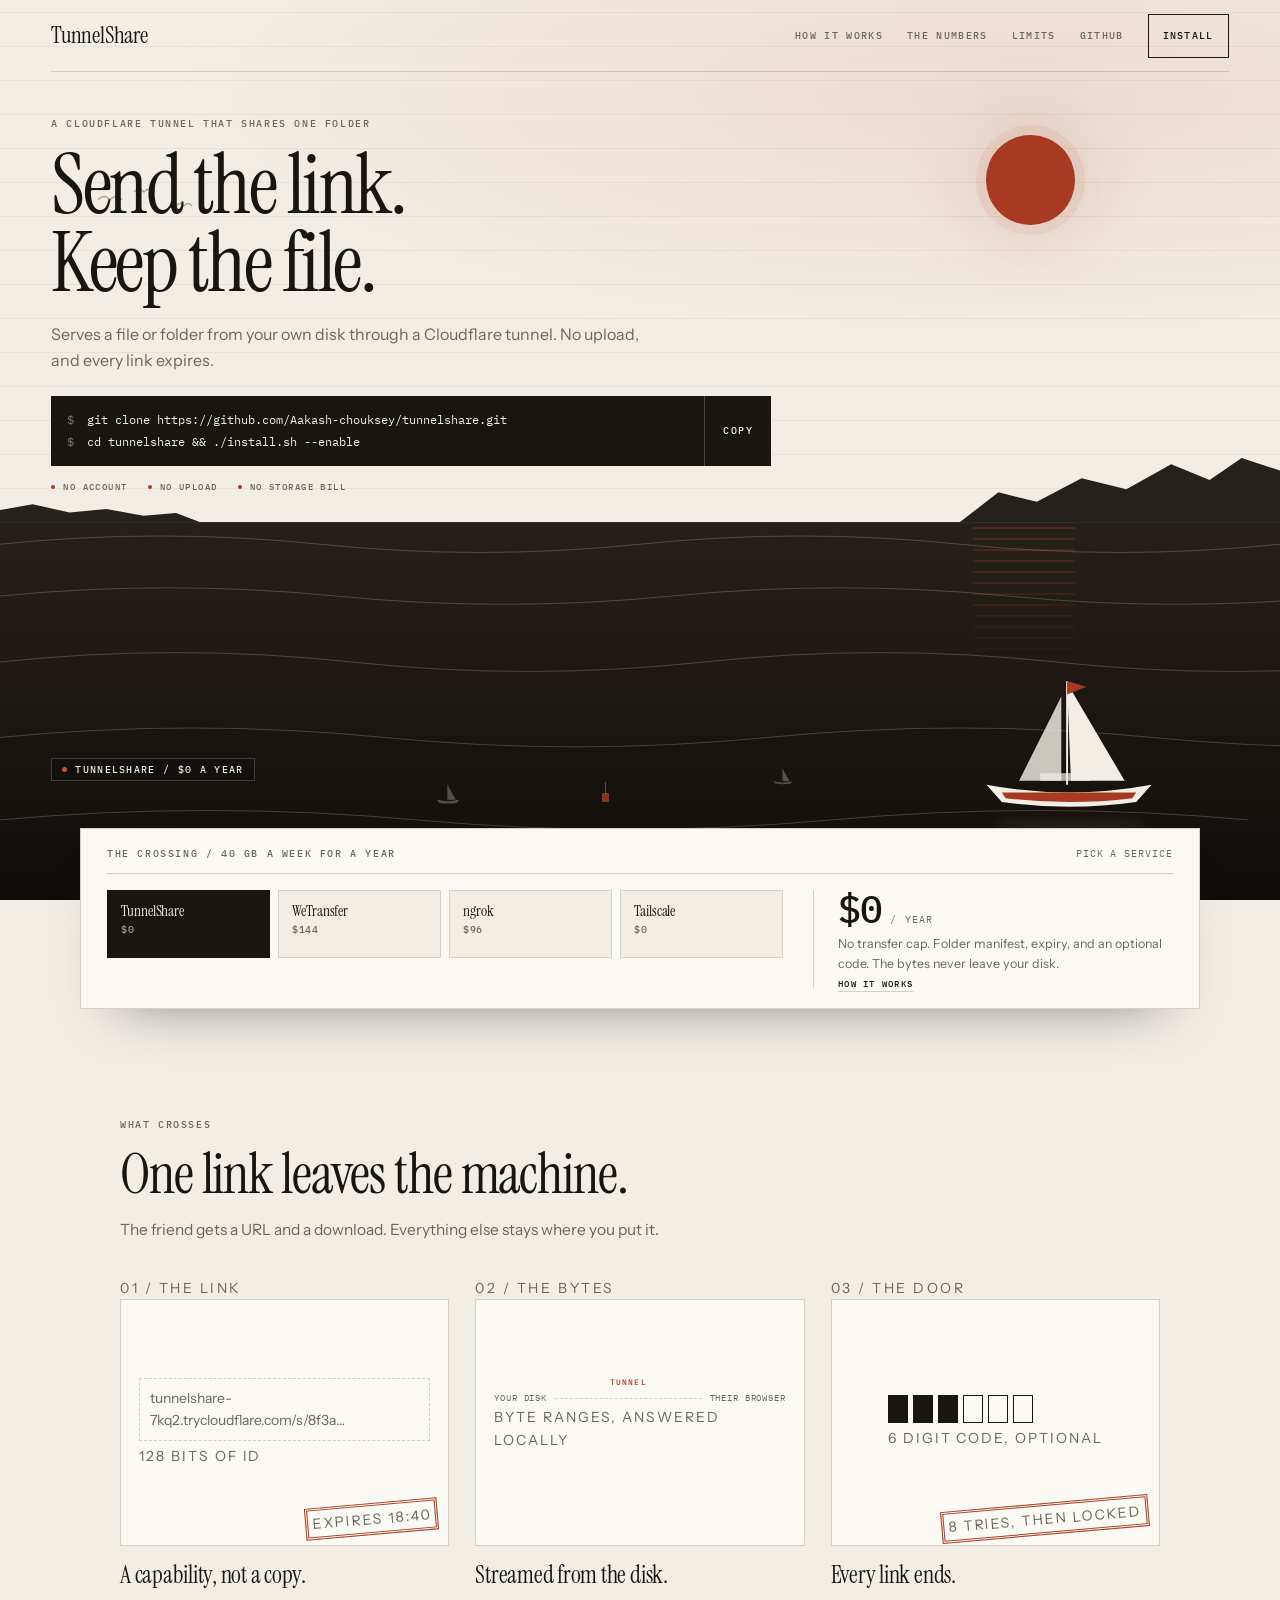
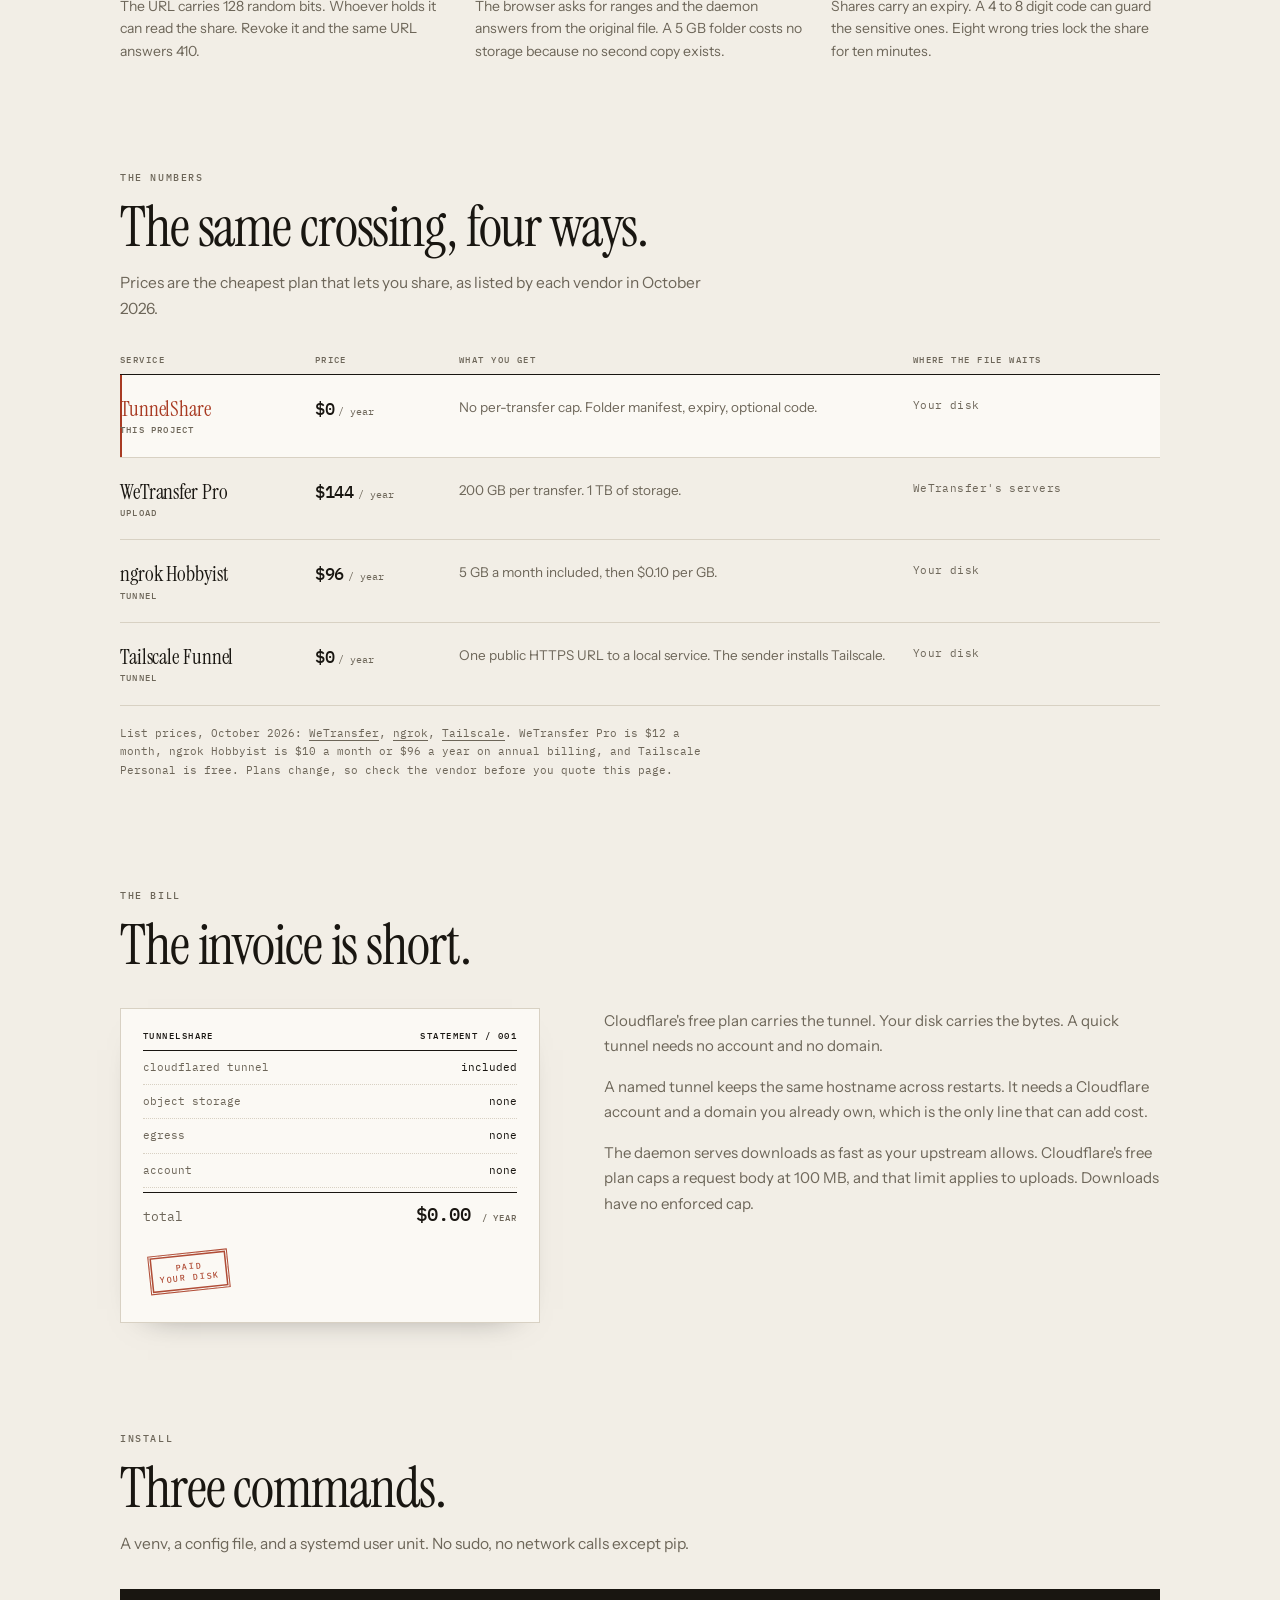
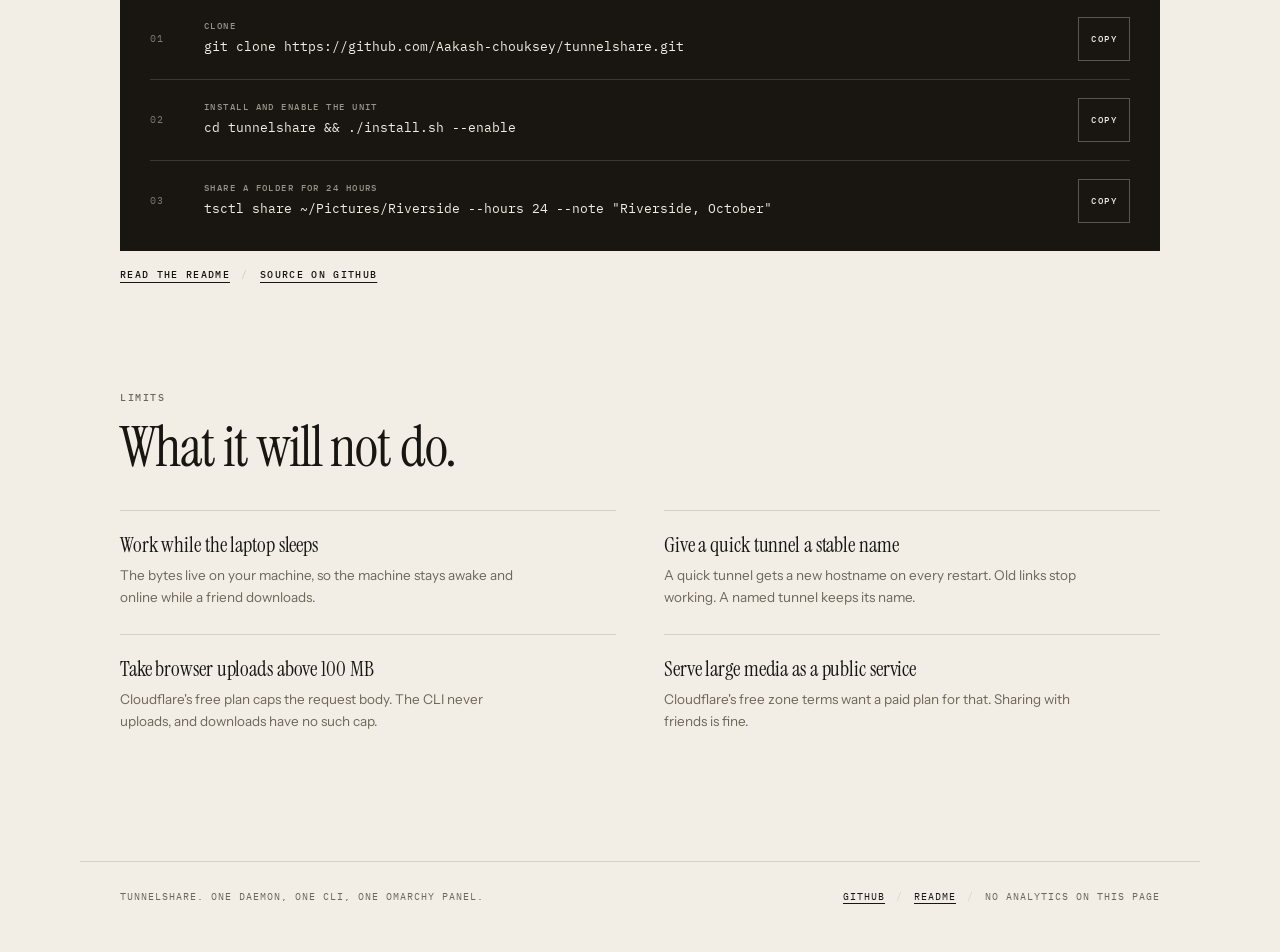
==== site/index.html @ 783f50fe "Add a landing page that prices TunnelShare against paid transfer services The page carries the consi" ====
<!doctype html>
<html lang="en" class="site" data-plan="tunnelshare" data-tone="0" data-ships="0">
<head>
<meta charset="utf-8">
<meta name="viewport" content="width=device-width, initial-scale=1">
<title>TunnelShare: send the link, keep the file</title>
<meta name="description" content="Share a file or a folder from your own disk over a Cloudflare tunnel. Nothing is uploaded first, and every link expires.">
<meta property="og:title" content="TunnelShare: send the link, keep the file">
<meta property="og:description" content="A file share that runs on your machine. One link, one expiry, no warehouse.">
<meta property="og:type" content="website">
<link rel="icon" href="data:,">
<link rel="stylesheet" href="landing.css">
<script>document.documentElement.classList.add("js");</script>
</head>
<body>
<a class="skip" href="#main">Skip to content</a>

<header class="hero" id="top">
  <div class="scene" aria-hidden="true">
    <div class="sky"></div>
    <div class="sun"></div>
    <svg class="birds" viewBox="0 0 120 40">
      <path d="M8 20 q6 -7 12 0 q6 -7 12 0"/>
      <path d="M44 12 q5 -6 10 0 q5 -6 10 0"/>
      <path d="M86 26 q4 -5 8 0 q4 -5 8 0"/>
    </svg>
    <div class="headland headland--left"></div>
    <div class="headland headland--right"><span class="light"></span></div>
    <div class="sea">
      <div class="glitter"></div>
      <svg class="swell" viewBox="0 0 1600 320" preserveAspectRatio="none">
        <path d="M0 18 Q200 4 400 18 T800 18 T1200 18 T1600 18"/>
        <path d="M0 62 Q210 48 420 62 T840 62 T1260 62 T1680 62"/>
        <path d="M0 118 Q220 102 440 118 T880 118 T1320 118 T1760 118"/>
        <path d="M0 182 Q240 166 480 182 T960 182 T1440 182 T1920 182"/>
        <path d="M0 252 Q260 236 520 252 T1040 252 T1560 252"/>
      </svg>

      <div class="fleet">
        <svg class="fleet-ship fs-1" viewBox="0 0 90 80"><path class="hull" d="M6 58 Q45 68 84 58 L76 68 Q45 74 14 68 Z"/><path class="sail" d="M44 8 L72 58 L46 58 Z"/><path class="mast" d="M44 6 L44 58"/></svg>
        <svg class="fleet-ship fs-2" viewBox="0 0 90 80"><path class="hull" d="M6 58 Q45 68 84 58 L76 68 Q45 74 14 68 Z"/><path class="sail" d="M44 8 L72 58 L46 58 Z"/><path class="mast" d="M44 6 L44 58"/></svg>
        <svg class="fleet-ship fs-3" viewBox="0 0 90 80"><path class="hull" d="M6 58 Q45 68 84 58 L76 68 Q45 74 14 68 Z"/><path class="sail" d="M44 8 L72 58 L46 58 Z"/><path class="mast" d="M44 6 L44 58"/></svg>
        <svg class="fleet-ship fs-4" viewBox="0 0 90 80"><path class="hull" d="M6 58 Q45 68 84 58 L76 68 Q45 74 14 68 Z"/><path class="sail" d="M44 8 L72 58 L46 58 Z"/><path class="mast" d="M44 6 L44 58"/></svg>
        <svg class="fleet-ship fs-5" viewBox="0 0 90 80"><path class="hull" d="M6 58 Q45 68 84 58 L76 68 Q45 74 14 68 Z"/><path class="sail" d="M44 8 L72 58 L46 58 Z"/><path class="mast" d="M44 6 L44 58"/></svg>
        <svg class="fleet-ship calm fs-6" viewBox="0 0 90 80"><path class="hull" d="M6 58 Q45 68 84 58 L76 68 Q45 74 14 68 Z"/><path class="sail" d="M44 8 L72 58 L46 58 Z"/><path class="mast" d="M44 6 L44 58"/></svg>
        <svg class="fleet-ship calm fs-7" viewBox="0 0 90 80"><path class="hull" d="M6 58 Q45 68 84 58 L76 68 Q45 74 14 68 Z"/><path class="sail" d="M44 8 L72 58 L46 58 Z"/><path class="mast" d="M44 6 L44 58"/></svg>
      </div>

      <span class="buoy"></span>

      <div class="vessel" data-ship="sloop">
        <svg viewBox="0 0 200 170">
          <path class="hull" d="M14 132 Q100 148 186 132 L170 150 Q100 160 30 150 Z"/>
          <path class="sail" d="M98 26 L158 128 L102 128 Z"/>
          <path class="sail sail--jib" d="M92 40 L48 128 L92 128 Z"/>
          <path class="mast" d="M98 24 L98 132"/>
          <path class="flag" d="M98 24 L118 30 L98 38 Z"/>
          <rect class="cabin" x="70" y="120" width="52" height="8"/>
          <path class="accent" d="M30 140 L170 140 L166 146 Q100 154 34 146 Z"/>
        </svg>
      </div>

      <div class="vessel" data-ship="steamer">
        <svg viewBox="0 0 320 190">
          <path class="hull" d="M10 140 Q160 160 310 140 L288 166 Q160 180 32 166 Z"/>
          <rect class="deck" x="96" y="112" width="112" height="28"/>
          <rect class="funnel" x="150" y="62" width="22" height="50"/>
          <rect class="accent" x="150" y="62" width="22" height="8"/>
          <g class="smoke"><circle cx="168" cy="48" r="9"/><circle cx="186" cy="34" r="12"/><circle cx="208" cy="18" r="15"/></g>
          <rect class="crate" x="34" y="122" width="26" height="16"/>
          <rect class="crate" x="62" y="122" width="26" height="16"/>
          <rect class="crate" x="34" y="104" width="26" height="16"/>
          <path class="mast" d="M268 84 L268 140"/>
          <path class="accent" d="M20 150 Q160 168 300 150 L296 156 Q160 174 24 156 Z"/>
        </svg>
      </div>

      <div class="vessel" data-ship="tug">
        <svg viewBox="0 0 220 160">
          <path class="hull" d="M34 122 Q110 138 186 122 L168 144 Q110 154 52 144 Z"/>
          <rect class="deck" x="86" y="86" width="52" height="38"/>
          <rect class="accent" x="86" y="86" width="52" height="6"/>
          <rect class="funnel" x="100" y="62" width="14" height="24"/>
          <path class="mast" d="M138 58 L138 86"/>
          <circle class="fender" cx="44" cy="126" r="6"/>
          <circle class="fender" cx="176" cy="126" r="6"/>
        </svg>
      </div>

      <div class="vessel" data-ship="ferry">
        <svg viewBox="0 0 260 160">
          <path class="hull" d="M18 120 Q130 136 242 120 L222 142 Q130 152 38 142 Z"/>
          <rect class="deck" x="56" y="94" width="148" height="26"/>
          <g class="windows">
            <rect x="70" y="101" width="14" height="10"/><rect x="92" y="101" width="14" height="10"/>
            <rect x="114" y="101" width="14" height="10"/><rect x="136" y="101" width="14" height="10"/>
            <rect x="158" y="101" width="14" height="10"/><rect x="180" y="101" width="14" height="10"/>
          </g>
          <path class="mast" d="M214 66 L214 120"/>
          <path class="flag" d="M214 66 L232 72 L214 80 Z"/>
        </svg>
      </div>

      <p class="chip"><span class="dot"></span><span class="chip-text">TunnelShare / $0 a year</span></p>
    </div>
  </div>

  <nav class="nav" aria-label="Primary">
    <a class="brand" href="#top">TunnelShare</a>
    <div class="nav-links">
      <a href="#how">How it works</a>
      <a href="#numbers">The numbers</a>
      <a href="#limits">Limits</a>
      <a href="https://github.com/Aakash-chouksey/tunnelshare" rel="noopener">GitHub</a>
      <a class="nav-cta" href="#install">Install</a>
    </div>
  </nav>

  <div class="hero-copy">
    <p class="eyebrow">A Cloudflare tunnel that shares one folder</p>
    <h1>Send the link.<br>Keep the file.</h1>
    <p class="lede">Serves a file or folder from your own disk through a Cloudflare tunnel. No upload, and every link expires.</p>

    <div class="cmd">
      <pre class="cmd-lines"><span class="prompt">$</span> git clone https://github.com/Aakash-chouksey/tunnelshare.git
<span class="prompt">$</span> cd tunnelshare &amp;&amp; ./install.sh --enable</pre>
      <button class="cmd-copy" type="button" data-copy="git clone https://github.com/Aakash-chouksey/tunnelshare.git&#10;cd tunnelshare &amp;&amp; ./install.sh --enable">Copy</button>
    </div>

    <ul class="hero-facts">
      <li>No account</li>
      <li>No upload</li>
      <li>No storage bill</li>
    </ul>
  </div>
</header>

<main id="main">
  <section class="dock-section" aria-labelledby="dock-title">
    <div class="dock">
      <div class="dock-head">
        <h2 class="eyebrow" id="dock-title">The crossing / 40 GB a week for a year</h2>
        <p class="dock-hint">Pick a service</p>
      </div>
      <p class="no-js-note">The live comparison needs JavaScript. Every price is listed below.</p>

      <div class="dock-body">
        <fieldset class="plans">
          <legend class="sr-only">Compare TunnelShare with another service</legend>

          <label class="plan">
            <input type="radio" name="plan" value="tunnelshare" checked>
            <span class="plan-body">
              <span class="plan-name">TunnelShare</span>
              <span class="plan-price">$0</span>
            </span>
          </label>

          <label class="plan">
            <input type="radio" name="plan" value="wetransfer">
            <span class="plan-body">
              <span class="plan-name">WeTransfer</span>
              <span class="plan-price">$144</span>
            </span>
          </label>

          <label class="plan">
            <input type="radio" name="plan" value="ngrok">
            <span class="plan-body">
              <span class="plan-name">ngrok</span>
              <span class="plan-price">$96</span>
            </span>
          </label>

          <label class="plan">
            <input type="radio" name="plan" value="tailscale">
            <span class="plan-body">
              <span class="plan-name">Tailscale</span>
              <span class="plan-price">$0</span>
            </span>
          </label>
        </fieldset>

        <div class="readout" aria-live="polite">
          <p class="readout-figure"><span id="cost">$0</span><span class="per">/ year</span></p>
          <p class="readout-note" id="note">No transfer cap. Folder manifest, expiry, and an optional code. The bytes never leave your disk.</p>
          <a class="readout-src" id="src" href="#how">How it works</a>
        </div>
      </div>
    </div>
  </section>

  <section class="section" id="how">
    <div class="section-head">
      <p class="eyebrow">What crosses</p>
      <h2>One link leaves the machine.</h2>
      <p class="section-lede">The friend gets a URL and a download. Everything else stays where you put it.</p>
    </div>

    <div class="cells">
      <article class="cell">
        <p class="cap">01 / the link</p>
        <div class="frame">
          <p class="url">tunnelshare-7kq2.trycloudflare.com/s/8f3a&hellip;</p>
          <p class="frame-meta">128 bits of id</p>
          <p class="mini-stamp">expires 18:40</p>
        </div>
        <h3>A capability, not a copy.</h3>
        <p>The URL carries 128 random bits. Whoever holds it can read the share. Revoke it and the same URL answers 410.</p>
      </article>

      <article class="cell">
        <p class="cap">02 / the bytes</p>
        <div class="frame">
          <div class="route">
            <span class="node">your disk</span>
            <span class="arch"></span>
            <span class="node">their browser</span>
          </div>
          <p class="frame-meta">byte ranges, answered locally</p>
        </div>
        <h3>Streamed from the disk.</h3>
        <p>The browser asks for ranges and the daemon answers from the original file. A 5 GB folder costs no storage because no second copy exists.</p>
      </article>

      <article class="cell">
        <p class="cap">03 / the door</p>
        <div class="frame">
          <div class="keys">
            <span></span><span></span><span></span><span></span><span></span><span></span>
          </div>
          <p class="frame-meta">6 digit code, optional</p>
          <p class="mini-stamp">8 tries, then locked</p>
        </div>
        <h3>Every link ends.</h3>
        <p>Shares carry an expiry. A 4 to 8 digit code can guard the sensitive ones. Eight wrong tries lock the share for ten minutes.</p>
      </article>
    </div>
  </section>

  <section class="section" id="numbers">
    <div class="section-head">
      <p class="eyebrow">The numbers</p>
      <h2>The same crossing, four ways.</h2>
      <p class="section-lede">Prices are the cheapest plan that lets you share, as listed by each vendor in October 2026.</p>
    </div>

    <table class="compare">
      <caption class="sr-only">Cost to share a 40 GB folder every week for a year, by service</caption>
      <thead>
        <tr>
          <th scope="col">Service</th>
          <th scope="col">Price</th>
          <th scope="col">What you get</th>
          <th scope="col">Where the file waits</th>
        </tr>
      </thead>
      <tbody>
        <tr data-row="tunnelshare">
          <th scope="row"><span class="svc">TunnelShare</span><span class="svc-note">this project</span></th>
          <td class="price"><span class="money">$0</span><span class="per">/ year</span></td>
          <td>No per-transfer cap. Folder manifest, expiry, optional code.</td>
          <td>Your disk</td>
        </tr>
        <tr data-row="wetransfer">
          <th scope="row"><span class="svc">WeTransfer Pro</span><span class="svc-note">upload</span></th>
          <td class="price"><span class="money">$144</span><span class="per">/ year</span></td>
          <td>200 GB per transfer. 1 TB of storage.</td>
          <td>WeTransfer's servers</td>
        </tr>
        <tr data-row="ngrok">
          <th scope="row"><span class="svc">ngrok Hobbyist</span><span class="svc-note">tunnel</span></th>
          <td class="price"><span class="money">$96</span><span class="per">/ year</span></td>
          <td>5 GB a month included, then $0.10 per GB.</td>
          <td>Your disk</td>
        </tr>
        <tr data-row="tailscale">
          <th scope="row"><span class="svc">Tailscale Funnel</span><span class="svc-note">tunnel</span></th>
          <td class="price"><span class="money">$0</span><span class="per">/ year</span></td>
          <td>One public HTTPS URL to a local service. The sender installs Tailscale.</td>
          <td>Your disk</td>
        </tr>
      </tbody>
    </table>

    <p class="source">List prices, October 2026:
      <a href="https://wetransfer.com/pricing" rel="noopener">WeTransfer</a>,
      <a href="https://ngrok.com/pricing" rel="noopener">ngrok</a>,
      <a href="https://tailscale.com/pricing" rel="noopener">Tailscale</a>.
      WeTransfer Pro is $12 a month, ngrok Hobbyist is $10 a month or $96 a year on annual billing, and Tailscale Personal is free. Plans change, so check the vendor before you quote this page.</p>
  </section>

  <section class="section section--bill" id="bill">
    <div class="section-head">
      <p class="eyebrow">The bill</p>
      <h2>The invoice is short.</h2>
    </div>

    <div class="bill-grid">
      <div class="receipt">
        <div class="receipt-top"><span>TunnelShare</span><span>Statement / 001</span></div>
        <dl>
          <div><dt>cloudflared tunnel</dt><dd>included</dd></div>
          <div><dt>object storage</dt><dd>none</dd></div>
          <div><dt>egress</dt><dd>none</dd></div>
          <div><dt>account</dt><dd>none</dd></div>
          <div class="total"><dt>total</dt><dd>$0.00 <span>/ year</span></dd></div>
        </dl>
        <p class="stamp"><span>paid</span><span>your disk</span></p>
      </div>

      <div class="bill-copy">
        <p>Cloudflare's free plan carries the tunnel. Your disk carries the bytes. A quick tunnel needs no account and no domain.</p>
        <p>A named tunnel keeps the same hostname across restarts. It needs a Cloudflare account and a domain you already own, which is the only line that can add cost.</p>
        <p>The daemon serves downloads as fast as your upstream allows. Cloudflare's free plan caps a request body at 100 MB, and that limit applies to uploads. Downloads have no enforced cap.</p>
      </div>
    </div>
  </section>

  <section class="section" id="install">
    <div class="section-head">
      <p class="eyebrow">Install</p>
      <h2>Three commands.</h2>
      <p class="section-lede">A venv, a config file, and a systemd user unit. No sudo, no network calls except pip.</p>
    </div>

    <div class="install">
      <div class="step-row">
        <span class="step-no">01</span>
        <div class="step-body">
          <p class="step-label">Clone</p>
          <code>git clone https://github.com/Aakash-chouksey/tunnelshare.git</code>
        </div>
        <button class="step-copy" type="button" data-copy="git clone https://github.com/Aakash-chouksey/tunnelshare.git">Copy</button>
      </div>

      <div class="step-row">
        <span class="step-no">02</span>
        <div class="step-body">
          <p class="step-label">Install and enable the unit</p>
          <code>cd tunnelshare &amp;&amp; ./install.sh --enable</code>
        </div>
        <button class="step-copy" type="button" data-copy="cd tunnelshare &amp;&amp; ./install.sh --enable">Copy</button>
      </div>

      <div class="step-row">
        <span class="step-no">03</span>
        <div class="step-body">
          <p class="step-label">Share a folder for 24 hours</p>
          <code>tsctl share ~/Pictures/Riverside --hours 24 --note "Riverside, October"</code>
        </div>
        <button class="step-copy" type="button" data-copy="tsctl share ~/Pictures/Riverside --hours 24 --note &quot;Riverside, October&quot;">Copy</button>
      </div>
    </div>

    <p class="install-links">
      <a href="https://github.com/Aakash-chouksey/tunnelshare#readme" rel="noopener">Read the README</a>
      <span class="sep">/</span>
      <a href="https://github.com/Aakash-chouksey/tunnelshare" rel="noopener">Source on GitHub</a>
    </p>
  </section>

  <section class="section" id="limits">
    <div class="section-head">
      <p class="eyebrow">Limits</p>
      <h2>What it will not do.</h2>
    </div>

    <div class="limits">
      <div class="limit">
        <h3>Work while the laptop sleeps</h3>
        <p>The bytes live on your machine, so the machine stays awake and online while a friend downloads.</p>
      </div>
      <div class="limit">
        <h3>Give a quick tunnel a stable name</h3>
        <p>A quick tunnel gets a new hostname on every restart. Old links stop working. A named tunnel keeps its name.</p>
      </div>
      <div class="limit">
        <h3>Take browser uploads above 100 MB</h3>
        <p>Cloudflare's free plan caps the request body. The CLI never uploads, and downloads have no such cap.</p>
      </div>
      <div class="limit">
        <h3>Serve large media as a public service</h3>
        <p>Cloudflare's free zone terms want a paid plan for that. Sharing with friends is fine.</p>
      </div>
    </div>
  </section>
</main>

<footer class="footer">
  <p>TunnelShare. One daemon, one CLI, one Omarchy panel.</p>
  <p class="footer-links">
    <a href="https://github.com/Aakash-chouksey/tunnelshare" rel="noopener">GitHub</a>
    <span class="sep">/</span>
    <a href="https://github.com/Aakash-chouksey/tunnelshare/blob/main/README.md" rel="noopener">README</a>
    <span class="sep">/</span>
    <span>No analytics on this page</span>
  </p>
</footer>

<script src="landing.js" defer></script>
</body>
</html>
---- site/landing.css ----
/* TunnelShare landing page. Harbour artwork, consignment type, one live comparison. */

@font-face {
  font-family: "Instrument Serif";
  src: url("fonts/instrument-serif-400.woff2") format("woff2");
  font-weight: 400;
  font-style: normal;
  font-display: swap;
}
@font-face {
  font-family: "Instrument Sans";
  src: url("fonts/instrument-sans-400.woff2") format("woff2");
  font-weight: 400;
  font-style: normal;
  font-display: swap;
}
@font-face {
  font-family: "IBM Plex Mono";
  src: url("fonts/ibm-plex-mono-400.woff2") format("woff2");
  font-weight: 400;
  font-style: normal;
  font-display: swap;
}
@font-face {
  font-family: "IBM Plex Mono";
  src: url("fonts/ibm-plex-mono-500.woff2") format("woff2");
  font-weight: 500;
  font-style: normal;
  font-display: swap;
}

:root {
  color-scheme: light dark;
  --paper: #f2eee6;
  --card: #fbf9f4;
  --ink: #191611;
  --muted: #6d6659;
  --rule: #d8d1c3;
  --accent: #a83a22;
  --on-accent: #fbf9f4;
  --serif: "Instrument Serif", Georgia, "Times New Roman", serif;
  --sans: "Instrument Sans", system-ui, -apple-system, "Segoe UI", Roboto, Arial, sans-serif;
  --mono: "IBM Plex Mono", ui-monospace, SFMono-Regular, Menlo, Consolas, monospace;

  --sky: #f2eee6;
  --sky-line: rgba(25, 22, 17, 0.055);
  --sea-top: #26201a;
  --sea-bottom: #100d0a;
  --ship: #f2eee6;
  --land: #191611;
  --wave: rgba(242, 238, 230, 0.2);
  --sun: #a83a22;
  --dusk: 0;
  --sun-op: 1;
}

@media (prefers-color-scheme: dark) {
  :root {
    --paper: #16130f;
    --card: #1e1a15;
    --ink: #f1ebdf;
    --muted: #a49a89;
    --rule: #332d25;
    --accent: #e0704f;
    --on-accent: #16130f;

    --sky: #15120e;
    --sky-line: rgba(241, 235, 223, 0.05);
    --sea-top: #1d1813;
    --sea-bottom: #090806;
    --ship: #e9e2d6;
    --land: #070605;
    --wave: rgba(233, 226, 214, 0.16);
    --sun: #e0704f;
  }
}

*, *::before, *::after { box-sizing: border-box; }
html { -webkit-text-size-adjust: 100%; scroll-behavior: smooth; }

body {
  margin: 0;
  background: var(--paper);
  color: var(--ink);
  font: 400 16px/1.55 var(--sans);
  -webkit-font-smoothing: antialiased;
}

a { color: inherit; }
::selection { background: var(--accent); color: var(--on-accent); }

:focus-visible {
  outline: 2px solid var(--accent);
  outline-offset: 3px;
}

.sr-only {
  position: absolute;
  width: 1px; height: 1px;
  margin: -1px; padding: 0;
  overflow: hidden;
  clip-path: inset(50%);
  white-space: nowrap;
  border: 0;
}

.skip {
  position: fixed;
  top: 10px; left: 10px;
  z-index: 20;
  padding: 10px 14px;
  background: var(--ink);
  color: var(--paper);
  font: 500 11px/1 var(--mono);
  letter-spacing: 0.12em;
  text-transform: uppercase;
  text-decoration: none;
  transform: translateY(-160%);
}
.skip:focus { transform: none; }

/* ---------- hero ---------- */

.hero {
  position: relative;
  min-height: min(100svh, 940px);
  padding: 0 clamp(20px, 4vw, 56px) clamp(24px, 5vh, 56px);
  display: flex;
  flex-direction: column;
  overflow: hidden;
  isolation: isolate;
  background: var(--sky);
}

.scene {
  position: absolute;
  inset: 0;
  z-index: 0;
  overflow: hidden;
  background: var(--sky);
}

.sky {
  position: absolute;
  inset: 0 0 42% 0;
  background:
    radial-gradient(110% 80% at 80% 18%, rgba(168, 58, 34, 0.10), transparent 62%),
    repeating-linear-gradient(0deg, transparent 0 33px, var(--sky-line) 33px 34px),
    var(--sky);
}

.sun {
  position: absolute;
  right: 16%;
  top: 15%;
  width: clamp(58px, 7vw, 96px);
  aspect-ratio: 1;
  border-radius: 50%;
  background: var(--sun);
  box-shadow: 0 0 0 10px rgba(168, 58, 34, 0.07), 0 0 70px 18px rgba(168, 58, 34, 0.13);
  opacity: var(--sun-op);
  transition: opacity 800ms ease;
}

.birds {
  position: absolute;
  left: 7%;
  top: 20%;
  width: 120px;
  fill: none;
  stroke: var(--ink);
  stroke-width: 1.4;
  opacity: 0.32;
}

.headland {
  position: absolute;
  top: calc(58% - 46px);
  width: 24%;
  height: 46px;
  background: var(--land);
  opacity: 0.94;
}
.headland--left {
  left: 0;
  top: calc(58% - 22px);
  height: 24px;
  width: 16%;
  clip-path: polygon(0 42%, 16% 18%, 34% 52%, 52% 38%, 70% 66%, 86% 54%, 100% 100%, 0 100%);
}
.headland--right {
  right: 0;
  top: calc(58% - 78px);
  height: 78px;
  width: 25%;
  clip-path: polygon(0 100%, 12% 62%, 24% 74%, 38% 44%, 52% 58%, 66% 26%, 78% 46%, 88% 18%, 100% 34%, 100% 100%);
}
.light {
  position: absolute;
  left: 32%;
  top: -26px;
  width: 2px;
  height: 30px;
  background: var(--land);
}
.light::before {
  content: "";
  position: absolute;
  top: -5px; left: -3px;
  width: 8px; height: 8px;
  border-radius: 50%;
  background: var(--sun);
  box-shadow: 0 0 0 4px rgba(168, 58, 34, 0.16);
}

.sea {
  position: absolute;
  left: 0; right: 0; bottom: 0;
  height: 42%;
  background: linear-gradient(180deg, var(--sea-top), var(--sea-bottom));
  border-top: 1px solid rgba(242, 238, 230, 0.14);
}
.sea::after {
  content: "";
  position: absolute;
  inset: 0;
  background: linear-gradient(180deg, rgba(0, 0, 0, 0.06), rgba(0, 0, 0, 0.55));
  opacity: var(--dusk);
  transition: opacity 800ms ease;
  pointer-events: none;
}

.glitter {
  position: absolute;
  top: 0;
  right: 16%;
  width: clamp(64px, 8vw, 112px);
  height: 42%;
  background: repeating-linear-gradient(0deg, transparent 0 9px, rgba(168, 58, 34, 0.62) 9px 11px);
  -webkit-mask-image: linear-gradient(180deg, #000 0%, transparent 100%);
  mask-image: linear-gradient(180deg, #000 0%, transparent 100%);
  opacity: 0.55;
  filter: blur(0.4px);
}

.swell {
  position: absolute;
  inset: 0;
  width: 100%;
  height: 100%;
}
.swell path {
  fill: none;
  stroke: var(--wave);
  stroke-width: 1;
  vector-effect: non-scaling-stroke;
}

.chip {
  position: absolute;
  top: calc(58% + 16px);
  left: clamp(20px, 4vw, 56px);
  z-index: 2;
  display: inline-flex;
  align-items: center;
  gap: 8px;
  margin: 0;
  padding: 6px 10px;
  border: 1px solid rgba(242, 238, 230, 0.2);
  background: rgba(12, 10, 8, 0.28);
  color: #ece5d8;
  font: 500 9.5px/1 var(--mono);
  letter-spacing: 0.14em;
  text-transform: uppercase;
  -webkit-backdrop-filter: blur(3px);
  backdrop-filter: blur(3px);
}
.chip .dot {
  width: 5px; height: 5px;
  border-radius: 50%;
  background: #c4553a;
}

.fleet-ship {
  position: absolute;
  width: 46px;
  opacity: 0;
  transition: opacity 600ms ease;
  fill: var(--ship);
  stroke: none;
}
.fleet-ship .hull, .fleet-ship .sail { fill: var(--ship); }
.fleet-ship .mast { stroke: var(--ship); stroke-width: 3; }
.fs-1 { left: 9%; bottom: 38%; }
.fs-2 { left: 24%; bottom: 29%; }
.fs-3 { left: 43%; bottom: 44%; width: 38px; }
.fs-4 { right: 31%; bottom: 36%; width: 34px; }
.fs-5 { right: 6%; bottom: 47%; }
.fs-6 { left: 34%; bottom: 25%; width: 26px; }
.fs-7 { right: 38%; bottom: 30%; width: 22px; }
.fleet-ship.calm { opacity: 0.28; }
[data-ships="2"] .fs-1, [data-ships="2"] .fs-2 { opacity: 0.5; }
[data-ships="3"] .fs-1, [data-ships="3"] .fs-2, [data-ships="3"] .fs-3 { opacity: 0.5; }

.buoy {
  position: absolute;
  left: 47%;
  bottom: 26%;
  width: 7px;
  height: 9px;
  background: var(--sun);
  border-radius: 1px;
  opacity: 0.8;
}
.buoy::before {
  content: "";
  position: absolute;
  left: 3px;
  bottom: 8px;
  width: 1px;
  height: 12px;
  background: rgba(242, 238, 230, 0.35);
}

.vessel {
  position: absolute;
  right: 9%;
  bottom: 21%;
  width: clamp(150px, 15vw, 210px);
  opacity: 0;
  transform: translateY(8px);
  transition: opacity 450ms ease, transform 700ms cubic-bezier(0.2, 0.7, 0.2, 1);
  z-index: 1;
}
.vessel svg { display: block; width: 100%; height: auto; }
.vessel::after {
  content: "";
  position: absolute;
  left: 10%; right: 10%;
  bottom: -14px;
  height: 16px;
  background: var(--ship);
  opacity: 0.08;
  filter: blur(6px);
  border-radius: 50%;
}

.vessel[data-ship="steamer"] { width: clamp(220px, 24vw, 340px); bottom: 19%; }
.vessel[data-ship="tug"] { width: clamp(140px, 14vw, 200px); }
.vessel[data-ship="ferry"] { width: clamp(170px, 18vw, 250px); }

.vessel .hull, .vessel .sail, .vessel .deck, .vessel .funnel, .vessel .cabin {
  fill: var(--ship);
}
.vessel .sail--jib { opacity: 0.82; }
.vessel .cabin { opacity: 0.7; }
.vessel .accent, .vessel .flag { fill: var(--sun); }
.vessel .mast { stroke: var(--ship); stroke-width: 2; fill: none; }
.vessel .crate { fill: var(--ship); opacity: 0.55; }
.vessel .smoke { fill: var(--ship); opacity: 0.22; }
.vessel .windows rect { fill: var(--ink); opacity: 0.45; }
.vessel .fender { fill: var(--ship); opacity: 0.5; }

[data-plan="tunnelshare"] .vessel[data-ship="sloop"],
[data-plan="wetransfer"] .vessel[data-ship="steamer"],
[data-plan="ngrok"] .vessel[data-ship="tug"],
[data-plan="tailscale"] .vessel[data-ship="ferry"] {
  opacity: 1;
  transform: none;
}

[data-tone="1"] { --dusk: 0.2; --sun-op: 0.88; }
[data-tone="2"] { --dusk: 0.4; --sun-op: 0.7; }

@keyframes bob {
  0%, 100% { transform: translateY(0) rotate(0deg); }
  50% { transform: translateY(-6px) rotate(0.7deg); }
}
@media (prefers-reduced-motion: no-preference) {
  .vessel svg { animation: bob 7s ease-in-out infinite; }
  .vessel[data-ship="steamer"] svg { animation-duration: 9s; }
  .vessel[data-ship="tug"] svg { animation-duration: 5.5s; }
  .vessel[data-ship="ferry"] svg { animation-duration: 8s; }
  .hero-copy { animation: enter 600ms cubic-bezier(0.2, 0.7, 0.2, 1) both; }
  @keyframes enter {
    from { opacity: 0; transform: translateY(10px); }
    to { opacity: 1; transform: none; }
  }
}

/* ---------- nav ---------- */

.nav {
  position: relative;
  z-index: 5;
  display: flex;
  align-items: center;
  justify-content: space-between;
  gap: 20px;
  height: clamp(64px, 8vh, 84px);
  border-bottom: 1px solid rgba(25, 22, 17, 0.14);
}
@media (prefers-color-scheme: dark) {
  .nav { border-bottom-color: rgba(241, 235, 223, 0.14); }
}
.brand {
  font: 400 23px/1 var(--serif);
  letter-spacing: -0.01em;
  text-decoration: none;
}
.nav-links {
  display: flex;
  align-items: center;
  gap: clamp(12px, 2vw, 24px);
}
.nav-links a {
  font: 500 9.5px/1 var(--mono);
  letter-spacing: 0.14em;
  text-transform: uppercase;
  color: var(--muted);
  text-decoration: none;
  padding: 8px 0;
  transition: color 140ms ease-out;
}
.nav-links a:hover { color: var(--ink); }
.nav-cta {
  display: inline-flex;
  align-items: center;
  min-height: 44px;
  padding: 10px 14px !important;
  border: 1px solid var(--ink);
  color: var(--ink) !important;
  transition: background-color 140ms ease-out, color 140ms ease-out;
}
.nav-cta:hover { background: var(--ink); color: var(--paper) !important; }
.nav-cta:active { transform: translateY(1px); }

/* ---------- hero copy ---------- */

.hero-copy {
  position: relative;
  z-index: 3;
  width: min(900px, 100%);
  padding-top: clamp(20px, 5vh, 74px);
}

.eyebrow {
  margin: 0;
  font: 500 10px/1.4 var(--mono);
  letter-spacing: 0.16em;
  text-transform: uppercase;
  color: var(--muted);
}

h1 {
  margin: 16px 0 clamp(14px, 2.2vh, 20px);
  font: 400 clamp(46px, min(7.2vw, 9.2vh), 92px)/0.94 var(--serif);
  letter-spacing: -0.03em;
  text-wrap: balance;
}

.lede {
  margin: 0 0 clamp(14px, 2.4vh, 26px);
  max-width: 54ch;
  font: 400 clamp(15px, 1.25vw, 17px)/1.62 var(--sans);
  color: var(--muted);
}

.cmd {
  display: flex;
  align-items: stretch;
  width: min(720px, 100%);
  background: var(--ink);
  color: var(--paper);
}
.cmd-lines {
  flex: 1;
  min-width: 0;
  margin: 0;
  padding: 13px 16px;
  font: 400 12px/1.85 var(--mono);
  white-space: pre-wrap;
  overflow-wrap: anywhere;
}
.cmd-lines .prompt { color: color-mix(in srgb, var(--paper) 45%, transparent); margin-right: 6px; }
.cmd-copy {
  flex: none;
  padding: 0 18px;
  border: 0;
  border-left: 1px solid color-mix(in srgb, var(--paper) 22%, transparent);
  background: transparent;
  color: var(--paper);
  font: 500 9.5px/1 var(--mono);
  letter-spacing: 0.16em;
  text-transform: uppercase;
  cursor: pointer;
  transition: background-color 140ms ease-out, color 140ms ease-out;
}
.cmd-copy:hover { background: var(--paper); color: var(--ink); }
.cmd-copy:active { transform: translateY(1px); }

.hero-facts {
  display: flex;
  flex-wrap: wrap;
  gap: 6px 20px;
  margin: clamp(10px, 1.6vh, 18px) 0 0;
  padding: 0;
  list-style: none;
  font: 500 9px/1.4 var(--mono);
  letter-spacing: 0.16em;
  text-transform: uppercase;
  color: var(--muted);
}
.hero-facts li { display: flex; align-items: center; gap: 8px; }
.hero-facts li::before {
  content: "";
  width: 4px; height: 4px;
  border-radius: 50%;
  background: var(--accent);
}

/* ---------- dock ---------- */

.dock-section {
  position: relative;
  z-index: 4;
  margin-top: clamp(-72px, -7vw, -40px);
  padding: 0 clamp(20px, 4vw, 56px);
}

.dock {
  max-width: 1120px;
  margin: 0 auto;
  padding: 18px clamp(16px, 2.2vw, 26px) 20px;
  background: var(--card);
  border: 1px solid var(--rule);
  box-shadow: 0 30px 60px -40px rgba(0, 0, 0, 0.55);
}

.dock-head {
  display: flex;
  align-items: baseline;
  justify-content: space-between;
  gap: 16px;
  padding-bottom: 12px;
  border-bottom: 1px solid var(--rule);
}
.dock-hint {
  display: none;
  margin: 0;
  font: 400 9.5px/1 var(--mono);
  letter-spacing: 0.1em;
  text-transform: uppercase;
  color: var(--muted);
}

.dock-body {
  display: grid;
  grid-template-columns: minmax(0, 1fr) minmax(280px, 360px);
  gap: clamp(18px, 2.4vw, 30px);
  margin-top: 16px;
}

.plans {
  display: none;
  grid-template-columns: repeat(4, minmax(0, 1fr));
  gap: 8px;
  margin: 0;
  padding: 0;
  border: 0;
  min-width: 0;
}
.js .plans { display: grid; }
.js .dock-hint { display: block; }

.no-js-note {
  margin: 12px 0 0;
  font: 400 11.5px/1.6 var(--mono);
  color: var(--muted);
}
.js .no-js-note { display: none; }

.cmd-copy, .step-copy { display: none; }
.js .cmd-copy, .js .step-copy { display: block; }

.plan { position: relative; display: block; cursor: pointer; }
.plan input {
  position: absolute;
  opacity: 0;
  width: 1px; height: 1px;
  margin: 0;
  pointer-events: none;
}
.plan-body {
  display: flex;
  flex-direction: column;
  gap: 5px;
  min-height: 68px;
  padding: 12px 13px;
  border: 1px solid var(--rule);
  background: var(--paper);
  transition: background-color 160ms ease-out, border-color 160ms ease-out, color 160ms ease-out;
}
.plan-name {
  font: 400 15px/1.15 var(--serif);
  letter-spacing: -0.005em;
}
.plan-price {
  font: 500 10px/1 var(--mono);
  letter-spacing: 0.06em;
  color: var(--muted);
}
.plan:hover .plan-body { border-color: var(--ink); }
.plan input:checked + .plan-body {
  background: var(--ink);
  border-color: var(--ink);
  color: var(--paper);
}
.plan input:checked + .plan-body .plan-price { color: color-mix(in srgb, var(--paper) 62%, transparent); }
.plan input:focus-visible + .plan-body {
  outline: 2px solid var(--accent);
  outline-offset: 2px;
}

.readout {
  display: flex;
  flex-direction: column;
  justify-content: center;
  gap: 6px;
  padding-left: clamp(16px, 2vw, 24px);
  border-left: 1px solid var(--rule);
  min-width: 0;
}
.readout-figure {
  display: flex;
  align-items: baseline;
  gap: 8px;
  margin: 0;
  font: 500 clamp(30px, 3vw, 42px)/1 var(--mono);
  letter-spacing: -0.02em;
  font-variant-numeric: tabular-nums;
}
.readout-figure .per {
  font: 400 10px/1 var(--mono);
  letter-spacing: 0.12em;
  text-transform: uppercase;
  color: var(--muted);
}
.readout-note {
  margin: 0;
  max-width: 42ch;
  font: 400 12.5px/1.55 var(--sans);
  color: var(--muted);
}
.readout-src {
  align-self: flex-start;
  font: 500 9px/1 var(--mono);
  letter-spacing: 0.14em;
  text-transform: uppercase;
  color: var(--ink);
  text-decoration: underline;
  text-decoration-color: var(--rule);
  text-underline-offset: 4px;
}
.readout-src:hover { text-decoration-color: var(--ink); }

/* ---------- sections ---------- */

.section {
  max-width: 1120px;
  margin: 0 auto;
  padding: clamp(64px, 8.5vw, 118px) clamp(20px, 4vw, 40px) 0;
}

.section-head { max-width: 760px; }
.section-head h2 {
  margin: 14px 0 0;
  font: 400 clamp(32px, 4.4vw, 56px)/1.02 var(--serif);
  letter-spacing: -0.02em;
  text-wrap: balance;
}
.section-lede {
  margin: 14px 0 0;
  max-width: 60ch;
  font: 400 15.5px/1.65 var(--sans);
  color: var(--muted);
}

/* ---------- cells ---------- */

.cells {
  display: grid;
  grid-template-columns: repeat(3, minmax(0, 1fr));
  gap: clamp(16px, 2.4vw, 26px);
  margin-top: 34px;
}
.cell {
  display: flex;
  flex-direction: column;
  min-width: 0;
}
.cap {
  margin: 0 0 10px;
  font: 500 9px/1 var(--mono);
  letter-spacing: 0.18em;
  text-transform: uppercase;
  color: var(--muted);
}
.frame {
  position: relative;
  display: grid;
  place-content: center;
  gap: 4px;
  aspect-ratio: 4 / 3;
  padding: 18px;
  border: 1px solid var(--rule);
  background: var(--card);
  overflow: hidden;
}
.cell h3 {
  margin: 16px 0 6px;
  font: 400 24px/1.12 var(--serif);
  letter-spacing: -0.01em;
}
.cell p {
  margin: 0;
  font: 400 14px/1.6 var(--sans);
  color: var(--muted);
}

.url {
  max-width: 100%;
  margin: 0;
  padding: 8px 10px;
  border: 1px dashed var(--rule);
  font: 400 10px/1.5 var(--mono);
  overflow-wrap: anywhere;
}
.frame-meta {
  margin: 4px 0 0;
  font: 400 8.5px/1.4 var(--mono);
  letter-spacing: 0.14em;
  text-transform: uppercase;
  color: var(--muted);
}
.mini-stamp {
  position: absolute;
  right: 10px;
  bottom: 10px;
  margin: 0;
  padding: 4px 6px;
  border: 1.5px solid var(--accent);
  box-shadow: inset 0 0 0 1px var(--card), inset 0 0 0 2px var(--accent);
  color: var(--accent);
  font: 500 7.5px/1.2 var(--mono);
  letter-spacing: 0.14em;
  text-transform: uppercase;
  transform: rotate(-5deg);
}

.route {
  display: flex;
  align-items: center;
  gap: 8px;
  width: 100%;
  font: 400 8.5px/1 var(--mono);
  letter-spacing: 0.1em;
  text-transform: uppercase;
  color: var(--muted);
}
.route .node { white-space: nowrap; }
.arch {
  position: relative;
  flex: 1;
  height: 1px;
  border-top: 1px dashed var(--rule);
  min-width: 24px;
}
.arch::after {
  content: "tunnel";
  position: absolute;
  left: 50%;
  top: -20px;
  transform: translateX(-50%);
  font: 500 7.5px/1 var(--mono);
  letter-spacing: 0.16em;
  text-transform: uppercase;
  color: var(--accent);
}

.keys { display: flex; gap: 5px; }
.keys span {
  width: 20px;
  height: 28px;
  border: 1px solid var(--ink);
}
.keys span:nth-child(-n+3) { background: var(--ink); }

/* ---------- comparison table ---------- */

.compare {
  width: 100%;
  margin-top: 34px;
  border-collapse: collapse;
}
.compare thead th {
  padding: 0 18px 10px 0;
  border-bottom: 1px solid var(--ink);
  font: 500 9px/1 var(--mono);
  letter-spacing: 0.16em;
  text-transform: uppercase;
  color: var(--muted);
  text-align: left;
}
.compare tbody th,
.compare tbody td {
  padding: 22px 18px 22px 0;
  border-bottom: 1px solid var(--rule);
  vertical-align: top;
  text-align: left;
  font-weight: 400;
}
.compare tbody tr { transition: background-color 200ms ease; }
.compare tbody tr:hover { background: var(--card); }
[data-plan="tunnelshare"] tr[data-row="tunnelshare"],
[data-plan="wetransfer"] tr[data-row="wetransfer"],
[data-plan="ngrok"] tr[data-row="ngrok"],
[data-plan="tailscale"] tr[data-row="tailscale"] {
  background: var(--card);
  box-shadow: inset 2px 0 0 var(--accent);
}
.svc {
  display: block;
  font: 400 21px/1.15 var(--serif);
  letter-spacing: -0.005em;
}
.svc-note {
  display: block;
  margin-top: 5px;
  font: 500 8.5px/1 var(--mono);
  letter-spacing: 0.14em;
  text-transform: uppercase;
  color: var(--muted);
}
.compare .price { white-space: nowrap; }
.compare .money {
  font: 500 17px/1 var(--mono);
  letter-spacing: -0.01em;
}
.compare .per {
  margin-left: 4px;
  font: 400 9.5px/1 var(--mono);
  color: var(--muted);
}
.compare tbody td:nth-child(3) {
  max-width: 34ch;
  font: 400 13.5px/1.55 var(--sans);
  color: var(--muted);
}
.compare tbody td:last-child {
  font: 400 11px/1.5 var(--mono);
  letter-spacing: 0.04em;
  color: var(--muted);
  white-space: nowrap;
}
tr[data-row="tunnelshare"] .svc { color: var(--accent); }

.source {
  max-width: 84ch;
  margin: 18px 0 0;
  font: 400 11px/1.7 var(--mono);
  color: var(--muted);
}
.source a { text-underline-offset: 3px; }

/* ---------- bill ---------- */

.bill-grid {
  display: grid;
  grid-template-columns: minmax(0, 420px) minmax(0, 1fr);
  gap: clamp(28px, 5vw, 64px);
  align-items: start;
  margin-top: 34px;
}

.receipt {
  position: relative;
  padding: 22px 22px 30px;
  background: var(--card);
  border: 1px solid var(--rule);
  box-shadow: 0 14px 34px -28px rgba(0, 0, 0, 0.6);
}
.receipt-top {
  display: flex;
  justify-content: space-between;
  gap: 12px;
  padding-bottom: 10px;
  border-bottom: 1px solid var(--ink);
  font: 500 9px/1 var(--mono);
  letter-spacing: 0.16em;
  text-transform: uppercase;
}
.receipt dl { margin: 0; }
.receipt dl > div {
  display: flex;
  justify-content: space-between;
  gap: 16px;
  padding: 9px 0;
  border-bottom: 1px dotted var(--rule);
  font: 400 11px/1.4 var(--mono);
}
.receipt dt { color: var(--muted); }
.receipt dd { margin: 0; }
.receipt .total {
  margin-top: 4px;
  padding-top: 12px;
  border-bottom: 0;
  border-top: 1px solid var(--ink);
  font-size: 13px;
  align-items: baseline;
}
.receipt .total dd {
  font: 500 19px/1 var(--mono);
}
.receipt .total dd span {
  font-size: 9px;
  letter-spacing: 0.1em;
  text-transform: uppercase;
  color: var(--muted);
}

.stamp {
  display: inline-block;
  margin: 18px 0 0;
  padding: 7px 9px;
  border: 1.5px solid var(--accent);
  box-shadow: inset 0 0 0 1px var(--card), inset 0 0 0 2.5px var(--accent);
  color: var(--accent);
  font: 500 8.5px/1.35 var(--mono);
  letter-spacing: 0.2em;
  text-transform: uppercase;
  text-align: center;
  transform: rotate(-6deg) translateX(6px);
  opacity: 0.9;
}
.stamp span { display: block; }

.bill-copy { max-width: 58ch; }
.bill-copy p {
  margin: 0 0 15px;
  font: 400 15px/1.7 var(--sans);
  color: var(--muted);
}

/* ---------- install ---------- */

.install {
  margin-top: 32px;
  padding: clamp(8px, 1.5vw, 10px) clamp(18px, 3vw, 30px);
  background: var(--ink);
  color: var(--paper);
}
.step-row {
  display: grid;
  grid-template-columns: 40px minmax(0, 1fr) auto;
  gap: 14px;
  align-items: center;
  padding: 18px 0;
  border-bottom: 1px solid color-mix(in srgb, var(--paper) 16%, transparent);
}
.step-row:last-child { border-bottom: 0; }
.step-no {
  font: 400 9.5px/1 var(--mono);
  letter-spacing: 0.12em;
  color: color-mix(in srgb, var(--paper) 45%, transparent);
}
.step-body { min-width: 0; }
.step-label {
  margin: 0 0 6px;
  font: 500 9px/1 var(--mono);
  letter-spacing: 0.16em;
  text-transform: uppercase;
  color: color-mix(in srgb, var(--paper) 58%, transparent);
}
.step-body code {
  display: block;
  font: 400 12.5px/1.6 var(--mono);
  color: var(--paper);
  overflow-wrap: anywhere;
}
.step-copy {
  min-height: 44px;
  padding: 9px 12px;
  border: 1px solid color-mix(in srgb, var(--paper) 30%, transparent);
  background: transparent;
  color: var(--paper);
  font: 500 9px/1 var(--mono);
  letter-spacing: 0.16em;
  text-transform: uppercase;
  cursor: pointer;
  transition: background-color 140ms ease-out, color 140ms ease-out;
}
.step-copy:hover { background: var(--paper); color: var(--ink); }
.step-copy:active { transform: translateY(1px); }

.install-links {
  margin: 16px 0 0;
  font: 500 9.5px/1.6 var(--mono);
  letter-spacing: 0.14em;
  text-transform: uppercase;
  color: var(--muted);
}
.install-links a { color: var(--ink); text-underline-offset: 4px; }
.sep { color: var(--rule); padding: 0 4px; }

/* ---------- limits ---------- */

.limits {
  display: grid;
  grid-template-columns: repeat(2, minmax(0, 1fr));
  gap: 0 48px;
  margin-top: 34px;
}
.limit {
  padding: 22px 0 26px;
  border-top: 1px solid var(--rule);
}
.limit h3 {
  margin: 0 0 7px;
  font: 400 21px/1.2 var(--serif);
  letter-spacing: -0.005em;
}
.limit p {
  margin: 0;
  max-width: 46ch;
  font: 400 13.5px/1.6 var(--sans);
  color: var(--muted);
}

/* ---------- footer ---------- */

.footer {
  max-width: 1120px;
  margin: clamp(64px, 8vw, 110px) auto 0;
  padding: 26px clamp(20px, 4vw, 40px) 46px;
  border-top: 1px solid var(--rule);
  display: flex;
  justify-content: space-between;
  gap: 14px 24px;
  flex-wrap: wrap;
  font: 400 10px/1.8 var(--mono);
  letter-spacing: 0.1em;
  text-transform: uppercase;
  color: var(--muted);
}
.footer p { margin: 0; }
.footer a { color: var(--ink); text-underline-offset: 3px; }

/* ---------- responsive ---------- */

@media (max-height: 800px) and (min-width: 721px) {
  .hero { min-height: 780px; }
  .hero-copy { padding-top: 20px; }
  h1 { font-size: clamp(42px, 5.4vw, 68px); margin-bottom: 14px; }
  .lede { font-size: 15px; line-height: 1.5; margin-bottom: 18px; }
  .cmd-lines { padding: 10px 14px; font-size: 11.5px; line-height: 1.65; }
  .hero-facts { margin-top: 12px; }
}

@media (max-width: 900px) {
  .dock-body { grid-template-columns: 1fr; gap: 16px; }
  .readout {
    padding-left: 0;
    padding-top: 14px;
    border-left: 0;
    border-top: 1px solid var(--rule);
  }
  .cells { grid-template-columns: 1fr 1fr; }
  .cell:last-child { grid-column: 1 / -1; }
  .cell:last-child .frame { aspect-ratio: 16 / 7; }
  .bill-grid { grid-template-columns: 1fr; }
  .receipt { max-width: 460px; }
}

@media (max-width: 720px) {
  .hero { min-height: 0; padding-bottom: 300px; }
  .nav-links a:not(.nav-cta) { display: none; }
  .hero-copy { padding-top: 30px; }
  .scene .birds, .scene .fleet-ship:not(.calm) { display: none; }
  .vessel { bottom: 30%; right: 6%; width: 118px !important; }
  .vessel[data-ship="steamer"] { width: 190px !important; }
  .vessel[data-ship="ferry"] { width: 140px !important; }
  .chip { top: 14px; bottom: auto; left: 16px; font-size: 8.5px; }
  .sea { height: 260px; }
  .headland { top: auto; bottom: 260px; height: 22px; width: 32%; }
  .headland--right { bottom: 260px; height: 48px; }
  .sky { inset: 0 0 260px 0; }
  .sun { top: 18%; right: -12px; width: 64px; }
  .swell { opacity: 0.7; }
  .cmd { flex-direction: column; }
  .cmd-copy {
    min-height: 44px;
    border-left: 0;
    border-top: 1px solid color-mix(in srgb, var(--paper) 22%, transparent);
  }
  .buoy { bottom: 30%; }
  .dock-section { margin-top: -28px; }
  .js .dock-hint { display: none; }
  .dock { padding: 16px 16px 18px; }
  .plans { grid-template-columns: 1fr 1fr; }
  .cells { grid-template-columns: 1fr; }
  .cell:last-child { grid-column: auto; }
  .cell:last-child .frame { aspect-ratio: 4 / 3; }

  .compare thead { display: none; }
  .compare, .compare tbody, .compare tr, .compare th, .compare td { display: block; }
  .compare tbody tr {
    padding: 18px 0;
    border-bottom: 1px solid var(--rule);
  }
  .compare tbody th, .compare tbody td {
    padding: 0;
    border: 0;
  }
  .compare .price { margin: 6px 0 8px; }
  .compare tbody td:nth-child(3) { max-width: 52ch; }
  .compare tbody td:last-child { margin-top: 6px; }
  .compare tbody td:last-child::before {
    content: "waits on ";
    letter-spacing: 0.1em;
    color: var(--rule);
  }
  .limits { grid-template-columns: 1fr; gap: 0; }
  .install { margin-top: 26px; }
  .step-row { grid-template-columns: 26px minmax(0, 1fr); }
  .step-copy {
    grid-column: 2;
    justify-self: start;
    margin-top: 2px;
  }
  .footer { flex-direction: column; }
}

@media (max-width: 420px) {
  .hero-facts { gap: 4px 14px; }
  .dock-hint { display: none; }
  .readout-figure { font-size: 30px; }
}

@media (prefers-reduced-motion: reduce) {
  html { scroll-behavior: auto; }
  *, *::before, *::after {
    animation: none !important;
    transition: none !important;
  }
}
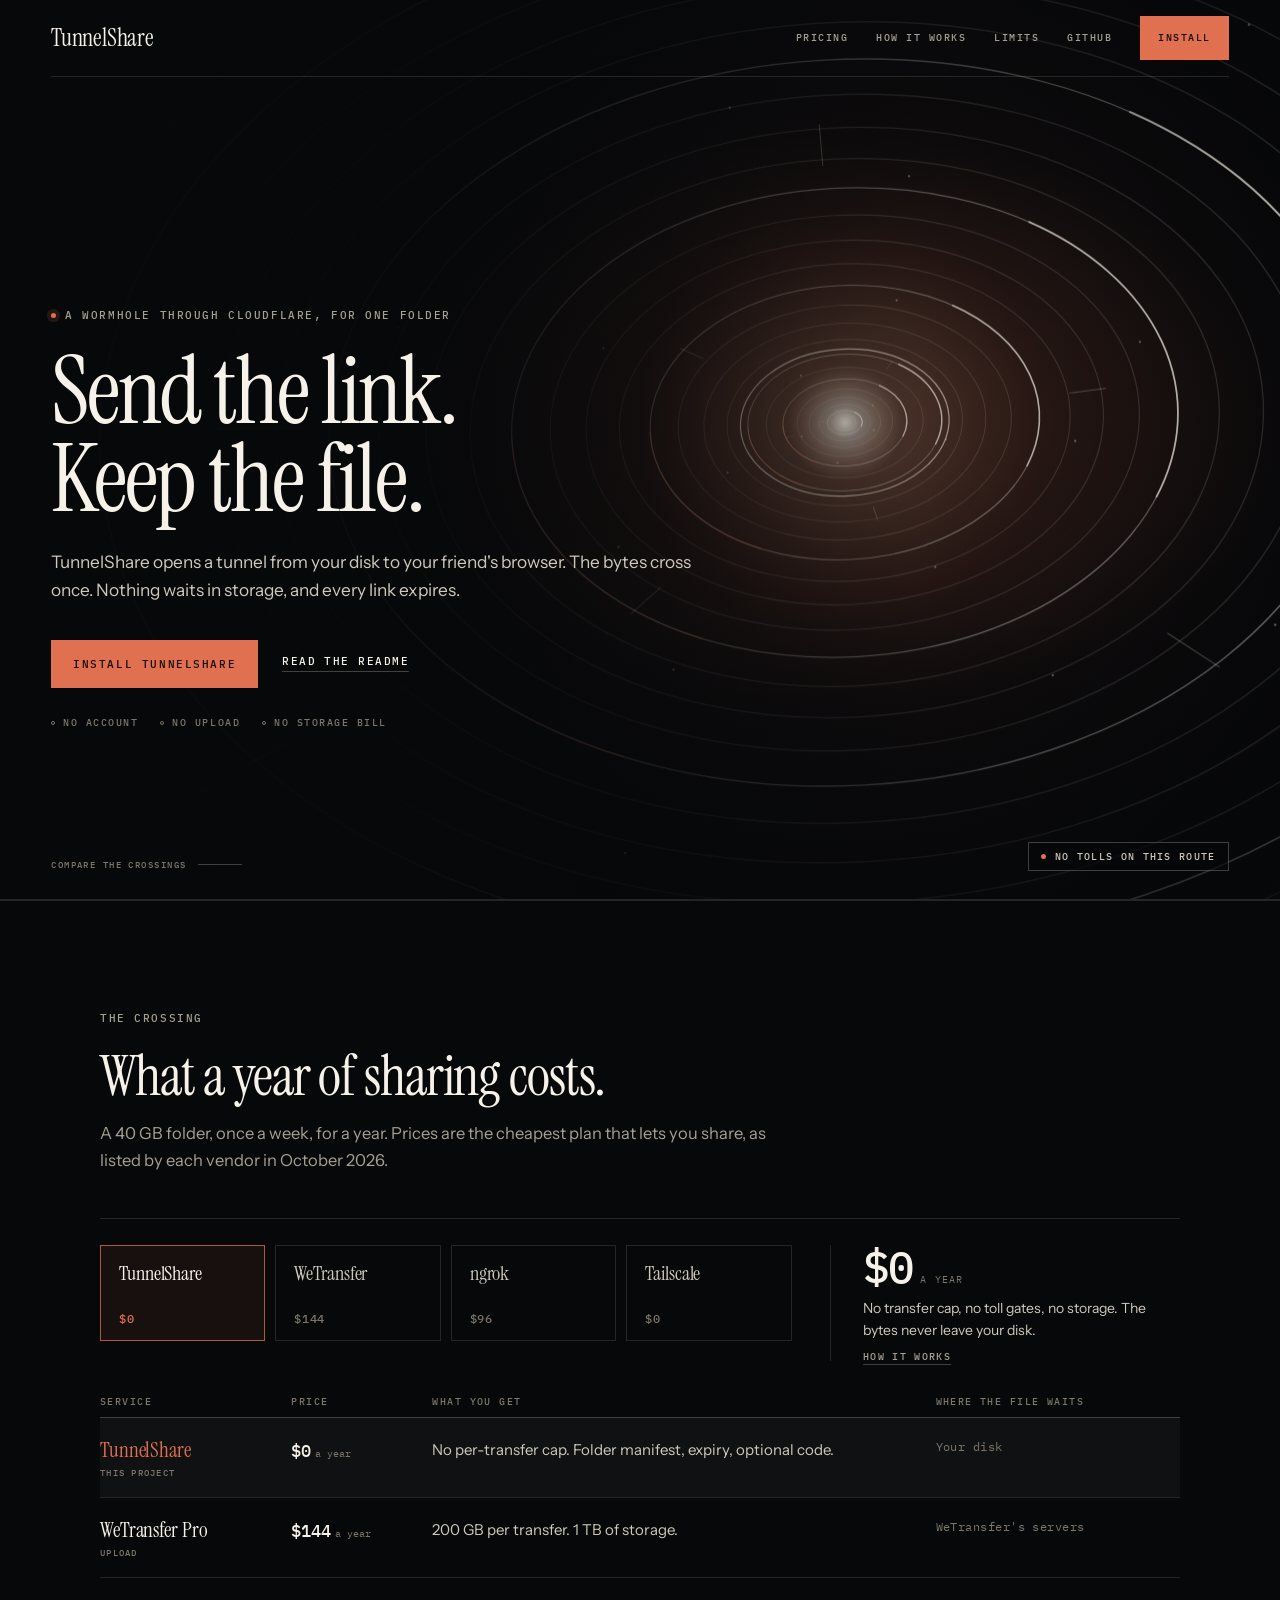
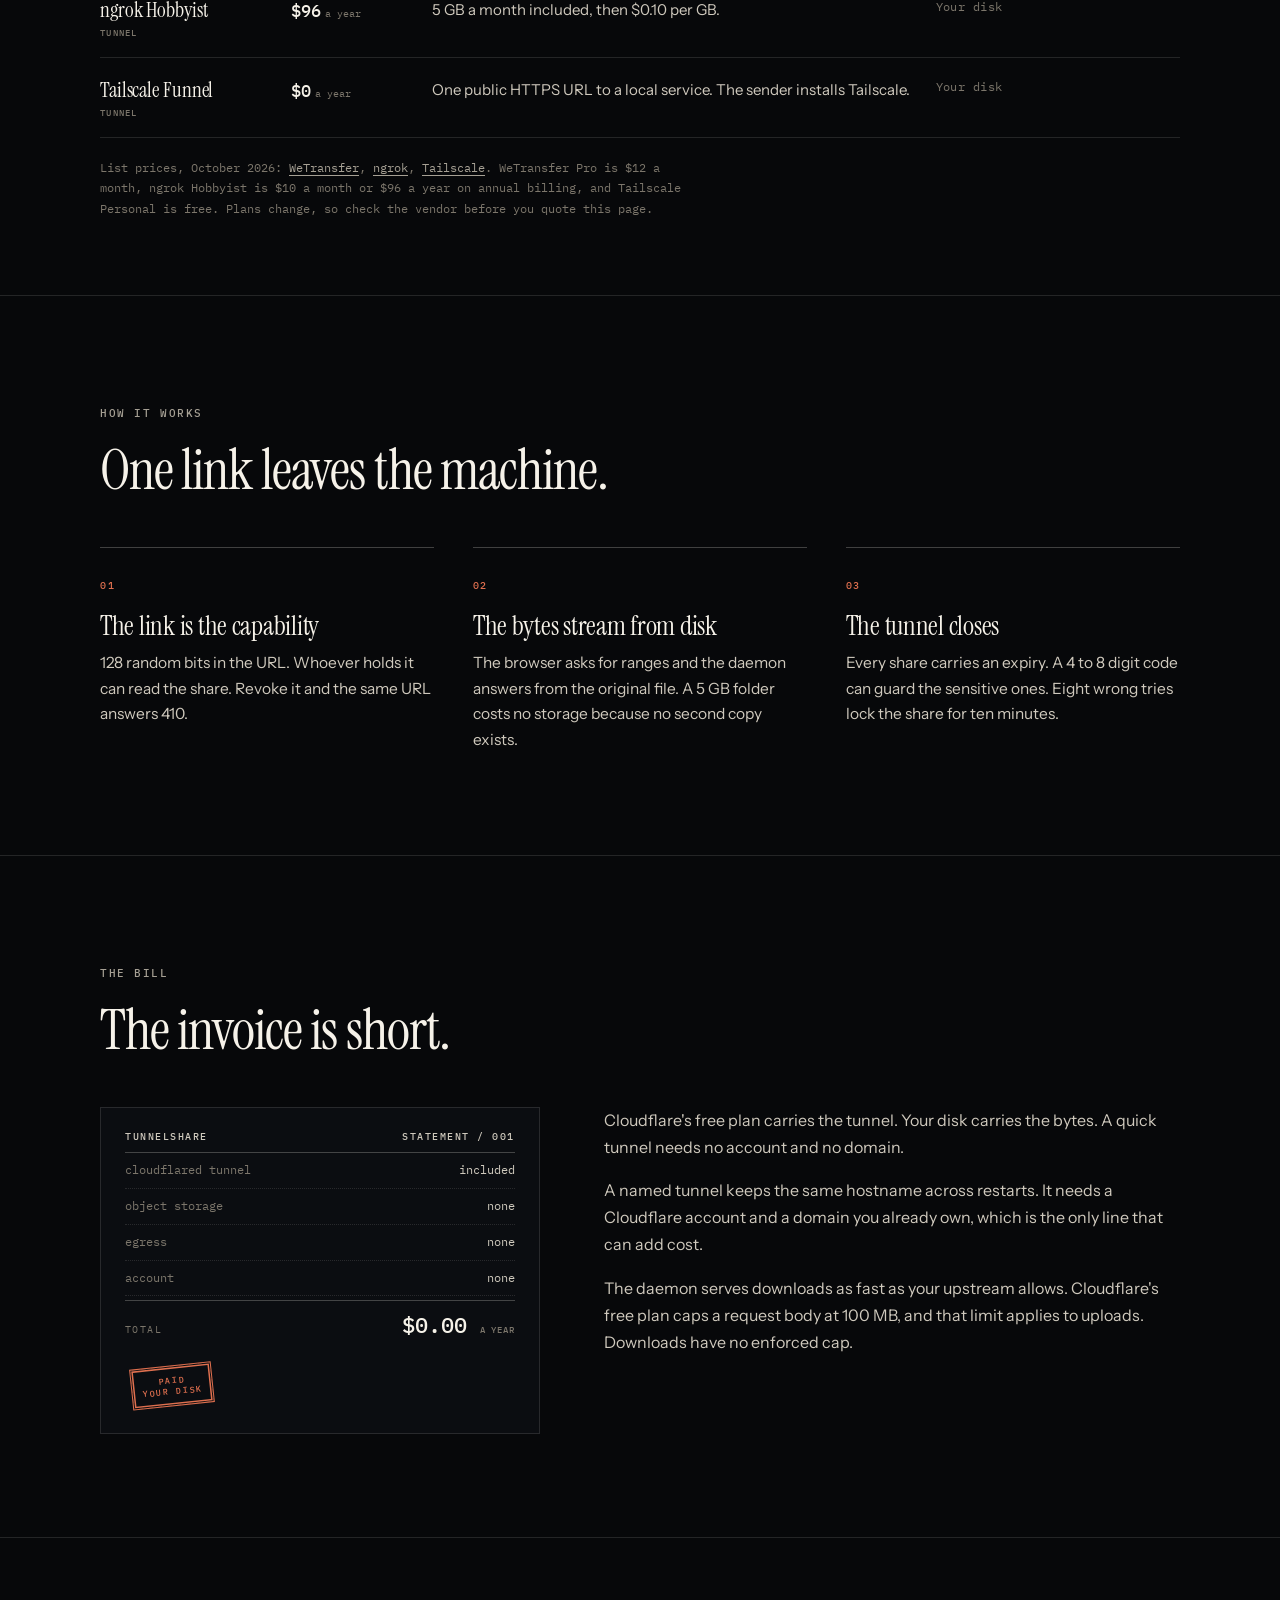
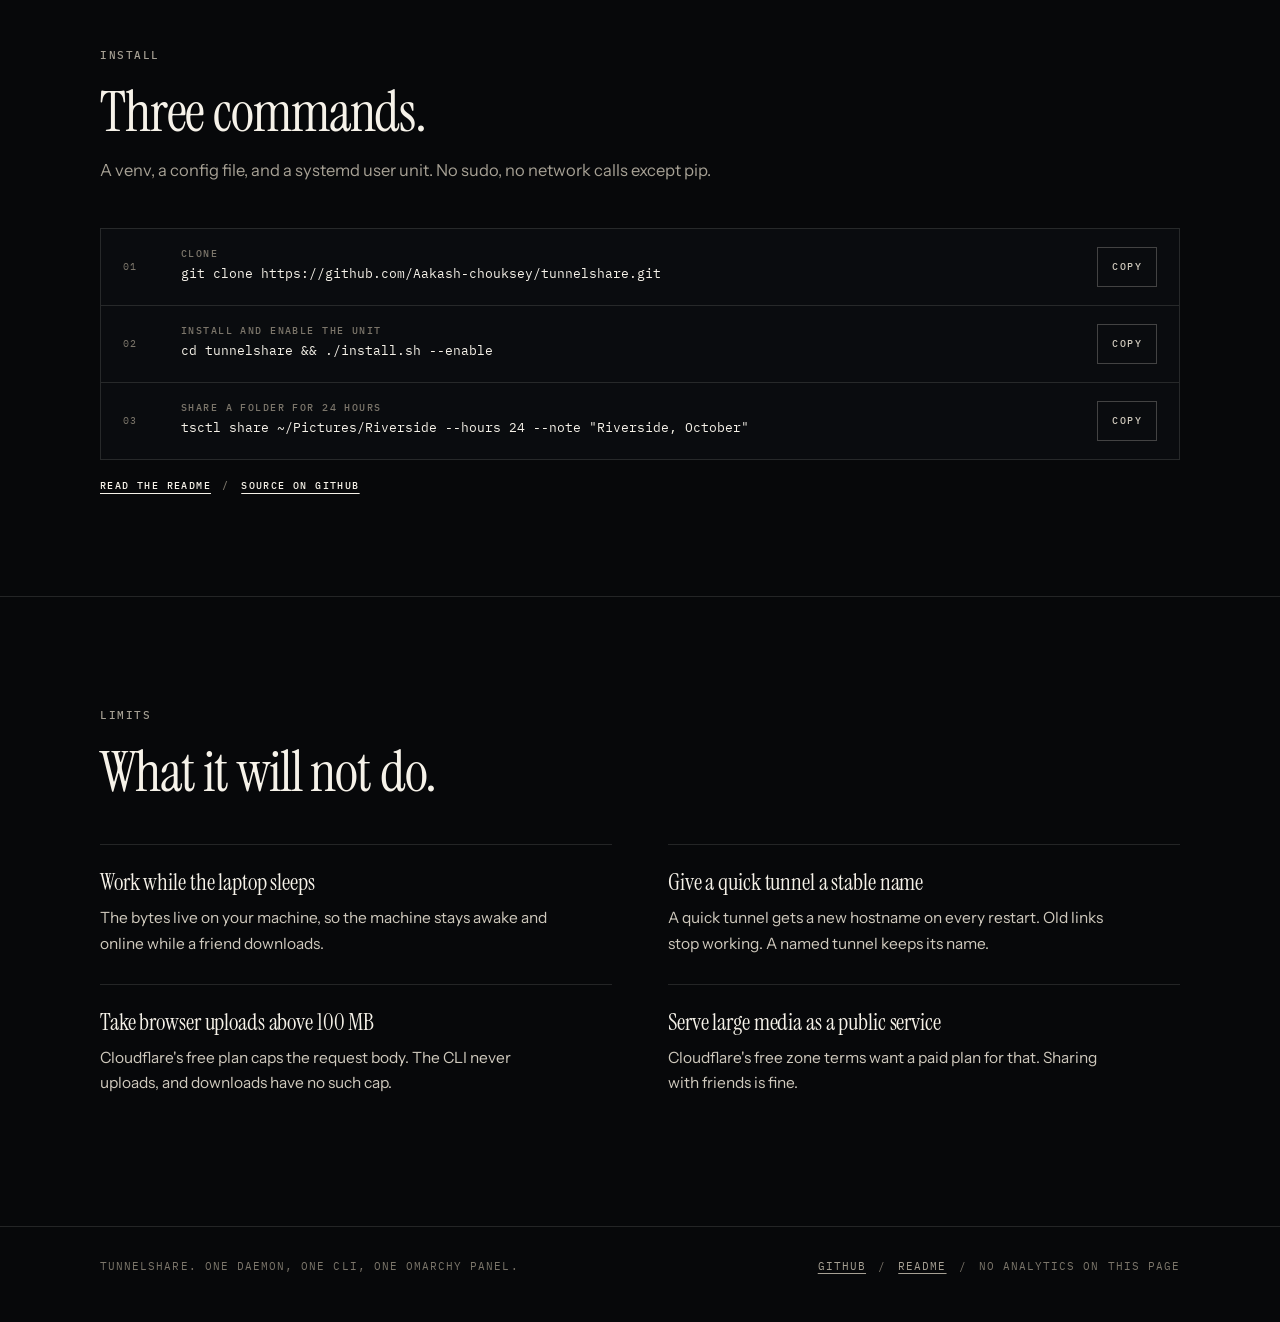
==== commit 63b1b176: "Point the landing hero into a wormhole instead of a harbour The harbour read as a separate illustrat" ====
--- a/site/index.html
+++ b/site/index.html
@@ -1,12 +1,13 @@
 <!doctype html>
-<html lang="en" class="site" data-plan="tunnelshare" data-tone="0" data-ships="0">
+<html lang="en" class="site" data-plan="tunnelshare">
 <head>
 <meta charset="utf-8">
 <meta name="viewport" content="width=device-width, initial-scale=1">
-<title>TunnelShare: send the link, keep the file</title>
-<meta name="description" content="Share a file or a folder from your own disk over a Cloudflare tunnel. Nothing is uploaded first, and every link expires.">
-<meta property="og:title" content="TunnelShare: send the link, keep the file">
-<meta property="og:description" content="A file share that runs on your machine. One link, one expiry, no warehouse.">
+<meta name="color-scheme" content="dark">
+<title>TunnelShare: a tunnel for one folder</title>
+<meta name="description" content="Share a file or folder from your own disk through a Cloudflare tunnel. The bytes cross once, nothing waits in storage, and every link expires.">
+<meta property="og:title" content="TunnelShare: a tunnel for one folder">
+<meta property="og:description" content="Send the link. Keep the file. A Cloudflare tunnel that serves a folder from your own disk.">
 <meta property="og:type" content="website">
 <link rel="icon" href="data:,">
 <link rel="stylesheet" href="landing.css">
@@ -16,100 +17,14 @@
 <a class="skip" href="#main">Skip to content</a>
 
 <header class="hero" id="top">
-  <div class="scene" aria-hidden="true">
-    <div class="sky"></div>
-    <div class="sun"></div>
-    <svg class="birds" viewBox="0 0 120 40">
-      <path d="M8 20 q6 -7 12 0 q6 -7 12 0"/>
-      <path d="M44 12 q5 -6 10 0 q5 -6 10 0"/>
-      <path d="M86 26 q4 -5 8 0 q4 -5 8 0"/>
-    </svg>
-    <div class="headland headland--left"></div>
-    <div class="headland headland--right"><span class="light"></span></div>
-    <div class="sea">
-      <div class="glitter"></div>
-      <svg class="swell" viewBox="0 0 1600 320" preserveAspectRatio="none">
-        <path d="M0 18 Q200 4 400 18 T800 18 T1200 18 T1600 18"/>
-        <path d="M0 62 Q210 48 420 62 T840 62 T1260 62 T1680 62"/>
-        <path d="M0 118 Q220 102 440 118 T880 118 T1320 118 T1760 118"/>
-        <path d="M0 182 Q240 166 480 182 T960 182 T1440 182 T1920 182"/>
-        <path d="M0 252 Q260 236 520 252 T1040 252 T1560 252"/>
-      </svg>
-
-      <div class="fleet">
-        <svg class="fleet-ship fs-1" viewBox="0 0 90 80"><path class="hull" d="M6 58 Q45 68 84 58 L76 68 Q45 74 14 68 Z"/><path class="sail" d="M44 8 L72 58 L46 58 Z"/><path class="mast" d="M44 6 L44 58"/></svg>
-        <svg class="fleet-ship fs-2" viewBox="0 0 90 80"><path class="hull" d="M6 58 Q45 68 84 58 L76 68 Q45 74 14 68 Z"/><path class="sail" d="M44 8 L72 58 L46 58 Z"/><path class="mast" d="M44 6 L44 58"/></svg>
-        <svg class="fleet-ship fs-3" viewBox="0 0 90 80"><path class="hull" d="M6 58 Q45 68 84 58 L76 68 Q45 74 14 68 Z"/><path class="sail" d="M44 8 L72 58 L46 58 Z"/><path class="mast" d="M44 6 L44 58"/></svg>
-        <svg class="fleet-ship fs-4" viewBox="0 0 90 80"><path class="hull" d="M6 58 Q45 68 84 58 L76 68 Q45 74 14 68 Z"/><path class="sail" d="M44 8 L72 58 L46 58 Z"/><path class="mast" d="M44 6 L44 58"/></svg>
-        <svg class="fleet-ship fs-5" viewBox="0 0 90 80"><path class="hull" d="M6 58 Q45 68 84 58 L76 68 Q45 74 14 68 Z"/><path class="sail" d="M44 8 L72 58 L46 58 Z"/><path class="mast" d="M44 6 L44 58"/></svg>
-        <svg class="fleet-ship calm fs-6" viewBox="0 0 90 80"><path class="hull" d="M6 58 Q45 68 84 58 L76 68 Q45 74 14 68 Z"/><path class="sail" d="M44 8 L72 58 L46 58 Z"/><path class="mast" d="M44 6 L44 58"/></svg>
-        <svg class="fleet-ship calm fs-7" viewBox="0 0 90 80"><path class="hull" d="M6 58 Q45 68 84 58 L76 68 Q45 74 14 68 Z"/><path class="sail" d="M44 8 L72 58 L46 58 Z"/><path class="mast" d="M44 6 L44 58"/></svg>
-      </div>
-
-      <span class="buoy"></span>
-
-      <div class="vessel" data-ship="sloop">
-        <svg viewBox="0 0 200 170">
-          <path class="hull" d="M14 132 Q100 148 186 132 L170 150 Q100 160 30 150 Z"/>
-          <path class="sail" d="M98 26 L158 128 L102 128 Z"/>
-          <path class="sail sail--jib" d="M92 40 L48 128 L92 128 Z"/>
-          <path class="mast" d="M98 24 L98 132"/>
-          <path class="flag" d="M98 24 L118 30 L98 38 Z"/>
-          <rect class="cabin" x="70" y="120" width="52" height="8"/>
-          <path class="accent" d="M30 140 L170 140 L166 146 Q100 154 34 146 Z"/>
-        </svg>
-      </div>
-
-      <div class="vessel" data-ship="steamer">
-        <svg viewBox="0 0 320 190">
-          <path class="hull" d="M10 140 Q160 160 310 140 L288 166 Q160 180 32 166 Z"/>
-          <rect class="deck" x="96" y="112" width="112" height="28"/>
-          <rect class="funnel" x="150" y="62" width="22" height="50"/>
-          <rect class="accent" x="150" y="62" width="22" height="8"/>
-          <g class="smoke"><circle cx="168" cy="48" r="9"/><circle cx="186" cy="34" r="12"/><circle cx="208" cy="18" r="15"/></g>
-          <rect class="crate" x="34" y="122" width="26" height="16"/>
-          <rect class="crate" x="62" y="122" width="26" height="16"/>
-          <rect class="crate" x="34" y="104" width="26" height="16"/>
-          <path class="mast" d="M268 84 L268 140"/>
-          <path class="accent" d="M20 150 Q160 168 300 150 L296 156 Q160 174 24 156 Z"/>
-        </svg>
-      </div>
-
-      <div class="vessel" data-ship="tug">
-        <svg viewBox="0 0 220 160">
-          <path class="hull" d="M34 122 Q110 138 186 122 L168 144 Q110 154 52 144 Z"/>
-          <rect class="deck" x="86" y="86" width="52" height="38"/>
-          <rect class="accent" x="86" y="86" width="52" height="6"/>
-          <rect class="funnel" x="100" y="62" width="14" height="24"/>
-          <path class="mast" d="M138 58 L138 86"/>
-          <circle class="fender" cx="44" cy="126" r="6"/>
-          <circle class="fender" cx="176" cy="126" r="6"/>
-        </svg>
-      </div>
-
-      <div class="vessel" data-ship="ferry">
-        <svg viewBox="0 0 260 160">
-          <path class="hull" d="M18 120 Q130 136 242 120 L222 142 Q130 152 38 142 Z"/>
-          <rect class="deck" x="56" y="94" width="148" height="26"/>
-          <g class="windows">
-            <rect x="70" y="101" width="14" height="10"/><rect x="92" y="101" width="14" height="10"/>
-            <rect x="114" y="101" width="14" height="10"/><rect x="136" y="101" width="14" height="10"/>
-            <rect x="158" y="101" width="14" height="10"/><rect x="180" y="101" width="14" height="10"/>
-          </g>
-          <path class="mast" d="M214 66 L214 120"/>
-          <path class="flag" d="M214 66 L232 72 L214 80 Z"/>
-        </svg>
-      </div>
-
-      <p class="chip"><span class="dot"></span><span class="chip-text">TunnelShare / $0 a year</span></p>
-    </div>
-  </div>
+  <canvas class="tunnel" data-tunnel aria-hidden="true"></canvas>
+  <div class="hero-shade" aria-hidden="true"></div>
 
   <nav class="nav" aria-label="Primary">
     <a class="brand" href="#top">TunnelShare</a>
     <div class="nav-links">
+      <a href="#numbers">Pricing</a>
       <a href="#how">How it works</a>
-      <a href="#numbers">The numbers</a>
       <a href="#limits">Limits</a>
       <a href="https://github.com/Aakash-chouksey/tunnelshare" rel="noopener">GitHub</a>
       <a class="nav-cta" href="#install">Install</a>
@@ -117,285 +32,266 @@
   </nav>
 
   <div class="hero-copy">
-    <p class="eyebrow">A Cloudflare tunnel that shares one folder</p>
+    <p class="eyebrow"><span class="dot"></span> <span class="eyebrow-text">A wormhole through Cloudflare, for one folder</span></p>
     <h1>Send the link.<br>Keep the file.</h1>
-    <p class="lede">Serves a file or folder from your own disk through a Cloudflare tunnel. No upload, and every link expires.</p>
-
-    <div class="cmd">
-      <pre class="cmd-lines"><span class="prompt">$</span> git clone https://github.com/Aakash-chouksey/tunnelshare.git
-<span class="prompt">$</span> cd tunnelshare &amp;&amp; ./install.sh --enable</pre>
-      <button class="cmd-copy" type="button" data-copy="git clone https://github.com/Aakash-chouksey/tunnelshare.git&#10;cd tunnelshare &amp;&amp; ./install.sh --enable">Copy</button>
-    </div>
-
-    <ul class="hero-facts">
+    <p class="lede">TunnelShare opens a tunnel from your disk to your friend's browser. The bytes cross once. Nothing waits in storage, and every link expires.</p>
+    <div class="actions">
+      <a class="btn" href="#install">Install TunnelShare</a>
+      <a class="text-link" href="https://github.com/Aakash-chouksey/tunnelshare#readme" rel="noopener">Read the README</a>
+    </div>
+    <ul class="facts">
       <li>No account</li>
       <li>No upload</li>
       <li>No storage bill</li>
     </ul>
   </div>
+
+  <p class="route-chip"><span class="dot"></span><span class="chip-text">No tolls on this route</span></p>
+  <a class="scroll-cue" href="#numbers"><span>Compare the crossings</span><span class="rule"></span></a>
 </header>
 
 <main id="main">
-  <section class="dock-section" aria-labelledby="dock-title">
-    <div class="dock">
-      <div class="dock-head">
-        <h2 class="eyebrow" id="dock-title">The crossing / 40 GB a week for a year</h2>
-        <p class="dock-hint">Pick a service</p>
-      </div>
+  <section class="crossing" id="numbers">
+    <div class="wrap">
+      <div class="section-head">
+        <p class="eyebrow">The crossing</p>
+        <h2>What a year of sharing costs.</h2>
+        <p class="section-lede">A 40 GB folder, once a week, for a year. Prices are the cheapest plan that lets you share, as listed by each vendor in October 2026.</p>
+      </div>
+
+      <div class="console">
+        <fieldset class="routes">
+          <legend class="sr-only">Compare TunnelShare with another service</legend>
+
+          <label class="route">
+            <input type="radio" name="plan" value="tunnelshare" checked>
+            <span class="route-body">
+              <span class="route-name">TunnelShare</span>
+              <span class="route-price">$0</span>
+            </span>
+          </label>
+
+          <label class="route">
+            <input type="radio" name="plan" value="wetransfer">
+            <span class="route-body">
+              <span class="route-name">WeTransfer</span>
+              <span class="route-price">$144</span>
+            </span>
+          </label>
+
+          <label class="route">
+            <input type="radio" name="plan" value="ngrok">
+            <span class="route-body">
+              <span class="route-name">ngrok</span>
+              <span class="route-price">$96</span>
+            </span>
+          </label>
+
+          <label class="route">
+            <input type="radio" name="plan" value="tailscale">
+            <span class="route-body">
+              <span class="route-name">Tailscale</span>
+              <span class="route-price">$0</span>
+            </span>
+          </label>
+        </fieldset>
+
+        <div class="fare" aria-live="polite">
+          <p class="fare-figure"><span id="cost">$0</span><span class="per">a year</span></p>
+          <p class="fare-note" id="note">No transfer cap, no toll gates, no storage. The bytes never leave your disk.</p>
+          <a class="fare-src" id="src" href="#how">How it works</a>
+        </div>
+      </div>
+
       <p class="no-js-note">The live comparison needs JavaScript. Every price is listed below.</p>
 
-      <div class="dock-body">
-        <fieldset class="plans">
-          <legend class="sr-only">Compare TunnelShare with another service</legend>
-
-          <label class="plan">
-            <input type="radio" name="plan" value="tunnelshare" checked>
-            <span class="plan-body">
-              <span class="plan-name">TunnelShare</span>
-              <span class="plan-price">$0</span>
-            </span>
-          </label>
-
-          <label class="plan">
-            <input type="radio" name="plan" value="wetransfer">
-            <span class="plan-body">
-              <span class="plan-name">WeTransfer</span>
-              <span class="plan-price">$144</span>
-            </span>
-          </label>
-
-          <label class="plan">
-            <input type="radio" name="plan" value="ngrok">
-            <span class="plan-body">
-              <span class="plan-name">ngrok</span>
-              <span class="plan-price">$96</span>
-            </span>
-          </label>
-
-          <label class="plan">
-            <input type="radio" name="plan" value="tailscale">
-            <span class="plan-body">
-              <span class="plan-name">Tailscale</span>
-              <span class="plan-price">$0</span>
-            </span>
-          </label>
-        </fieldset>
-
-        <div class="readout" aria-live="polite">
-          <p class="readout-figure"><span id="cost">$0</span><span class="per">/ year</span></p>
-          <p class="readout-note" id="note">No transfer cap. Folder manifest, expiry, and an optional code. The bytes never leave your disk.</p>
-          <a class="readout-src" id="src" href="#how">How it works</a>
-        </div>
-      </div>
+      <table class="compare">
+        <caption class="sr-only">Cost to share a 40 GB folder every week for a year, by service</caption>
+        <thead>
+          <tr>
+            <th scope="col">Service</th>
+            <th scope="col">Price</th>
+            <th scope="col">What you get</th>
+            <th scope="col">Where the file waits</th>
+          </tr>
+        </thead>
+        <tbody>
+          <tr data-row="tunnelshare">
+            <th scope="row"><span class="svc">TunnelShare</span><span class="svc-note">this project</span></th>
+            <td class="price"><span class="money">$0</span><span class="per">a year</span></td>
+            <td>No per-transfer cap. Folder manifest, expiry, optional code.</td>
+            <td>Your disk</td>
+          </tr>
+          <tr data-row="wetransfer">
+            <th scope="row"><span class="svc">WeTransfer Pro</span><span class="svc-note">upload</span></th>
+            <td class="price"><span class="money">$144</span><span class="per">a year</span></td>
+            <td>200 GB per transfer. 1 TB of storage.</td>
+            <td>WeTransfer's servers</td>
+          </tr>
+          <tr data-row="ngrok">
+            <th scope="row"><span class="svc">ngrok Hobbyist</span><span class="svc-note">tunnel</span></th>
+            <td class="price"><span class="money">$96</span><span class="per">a year</span></td>
+            <td>5 GB a month included, then $0.10 per GB.</td>
+            <td>Your disk</td>
+          </tr>
+          <tr data-row="tailscale">
+            <th scope="row"><span class="svc">Tailscale Funnel</span><span class="svc-note">tunnel</span></th>
+            <td class="price"><span class="money">$0</span><span class="per">a year</span></td>
+            <td>One public HTTPS URL to a local service. The sender installs Tailscale.</td>
+            <td>Your disk</td>
+          </tr>
+        </tbody>
+      </table>
+
+      <p class="source">List prices, October 2026:
+        <a href="https://wetransfer.com/pricing" rel="noopener">WeTransfer</a>,
+        <a href="https://ngrok.com/pricing" rel="noopener">ngrok</a>,
+        <a href="https://tailscale.com/pricing" rel="noopener">Tailscale</a>.
+        WeTransfer Pro is $12 a month, ngrok Hobbyist is $10 a month or $96 a year on annual billing, and Tailscale Personal is free. Plans change, so check the vendor before you quote this page.</p>
     </div>
   </section>
 
   <section class="section" id="how">
-    <div class="section-head">
-      <p class="eyebrow">What crosses</p>
-      <h2>One link leaves the machine.</h2>
-      <p class="section-lede">The friend gets a URL and a download. Everything else stays where you put it.</p>
-    </div>
-
-    <div class="cells">
-      <article class="cell">
-        <p class="cap">01 / the link</p>
-        <div class="frame">
-          <p class="url">tunnelshare-7kq2.trycloudflare.com/s/8f3a&hellip;</p>
-          <p class="frame-meta">128 bits of id</p>
-          <p class="mini-stamp">expires 18:40</p>
-        </div>
-        <h3>A capability, not a copy.</h3>
-        <p>The URL carries 128 random bits. Whoever holds it can read the share. Revoke it and the same URL answers 410.</p>
-      </article>
-
-      <article class="cell">
-        <p class="cap">02 / the bytes</p>
-        <div class="frame">
-          <div class="route">
-            <span class="node">your disk</span>
-            <span class="arch"></span>
-            <span class="node">their browser</span>
+    <div class="wrap">
+      <div class="section-head">
+        <p class="eyebrow">How it works</p>
+        <h2>One link leaves the machine.</h2>
+      </div>
+
+      <div class="steps">
+        <article class="step">
+          <span class="step-no">01</span>
+          <h3>The link is the capability</h3>
+          <p>128 random bits in the URL. Whoever holds it can read the share. Revoke it and the same URL answers 410.</p>
+        </article>
+        <article class="step">
+          <span class="step-no">02</span>
+          <h3>The bytes stream from disk</h3>
+          <p>The browser asks for ranges and the daemon answers from the original file. A 5 GB folder costs no storage because no second copy exists.</p>
+        </article>
+        <article class="step">
+          <span class="step-no">03</span>
+          <h3>The tunnel closes</h3>
+          <p>Every share carries an expiry. A 4 to 8 digit code can guard the sensitive ones. Eight wrong tries lock the share for ten minutes.</p>
+        </article>
+      </div>
+    </div>
+  </section>
+
+  <section class="section" id="bill">
+    <div class="wrap">
+      <div class="section-head">
+        <p class="eyebrow">The bill</p>
+        <h2>The invoice is short.</h2>
+      </div>
+
+      <div class="bill-grid">
+        <div class="receipt">
+          <div class="receipt-top"><span>TunnelShare</span><span>Statement / 001</span></div>
+          <dl>
+            <div><dt>cloudflared tunnel</dt><dd>included</dd></div>
+            <div><dt>object storage</dt><dd>none</dd></div>
+            <div><dt>egress</dt><dd>none</dd></div>
+            <div><dt>account</dt><dd>none</dd></div>
+            <div class="total"><dt>total</dt><dd>$0.00 <span>a year</span></dd></div>
+          </dl>
+          <p class="stamp"><span>paid</span><span>your disk</span></p>
+        </div>
+
+        <div class="bill-copy">
+          <p>Cloudflare's free plan carries the tunnel. Your disk carries the bytes. A quick tunnel needs no account and no domain.</p>
+          <p>A named tunnel keeps the same hostname across restarts. It needs a Cloudflare account and a domain you already own, which is the only line that can add cost.</p>
+          <p>The daemon serves downloads as fast as your upstream allows. Cloudflare's free plan caps a request body at 100 MB, and that limit applies to uploads. Downloads have no enforced cap.</p>
+        </div>
+      </div>
+    </div>
+  </section>
+
+  <section class="section" id="install">
+    <div class="wrap">
+      <div class="section-head">
+        <p class="eyebrow">Install</p>
+        <h2>Three commands.</h2>
+        <p class="section-lede">A venv, a config file, and a systemd user unit. No sudo, no network calls except pip.</p>
+      </div>
+
+      <div class="install">
+        <div class="step-row">
+          <span class="row-no">01</span>
+          <div class="row-body">
+            <p class="row-label">Clone</p>
+            <code>git clone https://github.com/Aakash-chouksey/tunnelshare.git</code>
           </div>
-          <p class="frame-meta">byte ranges, answered locally</p>
-        </div>
-        <h3>Streamed from the disk.</h3>
-        <p>The browser asks for ranges and the daemon answers from the original file. A 5 GB folder costs no storage because no second copy exists.</p>
-      </article>
-
-      <article class="cell">
-        <p class="cap">03 / the door</p>
-        <div class="frame">
-          <div class="keys">
-            <span></span><span></span><span></span><span></span><span></span><span></span>
+          <button class="row-copy" type="button" data-copy="git clone https://github.com/Aakash-chouksey/tunnelshare.git">Copy</button>
+        </div>
+
+        <div class="step-row">
+          <span class="row-no">02</span>
+          <div class="row-body">
+            <p class="row-label">Install and enable the unit</p>
+            <code>cd tunnelshare &amp;&amp; ./install.sh --enable</code>
           </div>
-          <p class="frame-meta">6 digit code, optional</p>
-          <p class="mini-stamp">8 tries, then locked</p>
-        </div>
-        <h3>Every link ends.</h3>
-        <p>Shares carry an expiry. A 4 to 8 digit code can guard the sensitive ones. Eight wrong tries lock the share for ten minutes.</p>
-      </article>
-    </div>
-  </section>
-
-  <section class="section" id="numbers">
-    <div class="section-head">
-      <p class="eyebrow">The numbers</p>
-      <h2>The same crossing, four ways.</h2>
-      <p class="section-lede">Prices are the cheapest plan that lets you share, as listed by each vendor in October 2026.</p>
-    </div>
-
-    <table class="compare">
-      <caption class="sr-only">Cost to share a 40 GB folder every week for a year, by service</caption>
-      <thead>
-        <tr>
-          <th scope="col">Service</th>
-          <th scope="col">Price</th>
-          <th scope="col">What you get</th>
-          <th scope="col">Where the file waits</th>
-        </tr>
-      </thead>
-      <tbody>
-        <tr data-row="tunnelshare">
-          <th scope="row"><span class="svc">TunnelShare</span><span class="svc-note">this project</span></th>
-          <td class="price"><span class="money">$0</span><span class="per">/ year</span></td>
-          <td>No per-transfer cap. Folder manifest, expiry, optional code.</td>
-          <td>Your disk</td>
-        </tr>
-        <tr data-row="wetransfer">
-          <th scope="row"><span class="svc">WeTransfer Pro</span><span class="svc-note">upload</span></th>
-          <td class="price"><span class="money">$144</span><span class="per">/ year</span></td>
-          <td>200 GB per transfer. 1 TB of storage.</td>
-          <td>WeTransfer's servers</td>
-        </tr>
-        <tr data-row="ngrok">
-          <th scope="row"><span class="svc">ngrok Hobbyist</span><span class="svc-note">tunnel</span></th>
-          <td class="price"><span class="money">$96</span><span class="per">/ year</span></td>
-          <td>5 GB a month included, then $0.10 per GB.</td>
-          <td>Your disk</td>
-        </tr>
-        <tr data-row="tailscale">
-          <th scope="row"><span class="svc">Tailscale Funnel</span><span class="svc-note">tunnel</span></th>
-          <td class="price"><span class="money">$0</span><span class="per">/ year</span></td>
-          <td>One public HTTPS URL to a local service. The sender installs Tailscale.</td>
-          <td>Your disk</td>
-        </tr>
-      </tbody>
-    </table>
-
-    <p class="source">List prices, October 2026:
-      <a href="https://wetransfer.com/pricing" rel="noopener">WeTransfer</a>,
-      <a href="https://ngrok.com/pricing" rel="noopener">ngrok</a>,
-      <a href="https://tailscale.com/pricing" rel="noopener">Tailscale</a>.
-      WeTransfer Pro is $12 a month, ngrok Hobbyist is $10 a month or $96 a year on annual billing, and Tailscale Personal is free. Plans change, so check the vendor before you quote this page.</p>
-  </section>
-
-  <section class="section section--bill" id="bill">
-    <div class="section-head">
-      <p class="eyebrow">The bill</p>
-      <h2>The invoice is short.</h2>
-    </div>
-
-    <div class="bill-grid">
-      <div class="receipt">
-        <div class="receipt-top"><span>TunnelShare</span><span>Statement / 001</span></div>
-        <dl>
-          <div><dt>cloudflared tunnel</dt><dd>included</dd></div>
-          <div><dt>object storage</dt><dd>none</dd></div>
-          <div><dt>egress</dt><dd>none</dd></div>
-          <div><dt>account</dt><dd>none</dd></div>
-          <div class="total"><dt>total</dt><dd>$0.00 <span>/ year</span></dd></div>
-        </dl>
-        <p class="stamp"><span>paid</span><span>your disk</span></p>
-      </div>
-
-      <div class="bill-copy">
-        <p>Cloudflare's free plan carries the tunnel. Your disk carries the bytes. A quick tunnel needs no account and no domain.</p>
-        <p>A named tunnel keeps the same hostname across restarts. It needs a Cloudflare account and a domain you already own, which is the only line that can add cost.</p>
-        <p>The daemon serves downloads as fast as your upstream allows. Cloudflare's free plan caps a request body at 100 MB, and that limit applies to uploads. Downloads have no enforced cap.</p>
-      </div>
-    </div>
-  </section>
-
-  <section class="section" id="install">
-    <div class="section-head">
-      <p class="eyebrow">Install</p>
-      <h2>Three commands.</h2>
-      <p class="section-lede">A venv, a config file, and a systemd user unit. No sudo, no network calls except pip.</p>
-    </div>
-
-    <div class="install">
-      <div class="step-row">
-        <span class="step-no">01</span>
-        <div class="step-body">
-          <p class="step-label">Clone</p>
-          <code>git clone https://github.com/Aakash-chouksey/tunnelshare.git</code>
-        </div>
-        <button class="step-copy" type="button" data-copy="git clone https://github.com/Aakash-chouksey/tunnelshare.git">Copy</button>
-      </div>
-
-      <div class="step-row">
-        <span class="step-no">02</span>
-        <div class="step-body">
-          <p class="step-label">Install and enable the unit</p>
-          <code>cd tunnelshare &amp;&amp; ./install.sh --enable</code>
-        </div>
-        <button class="step-copy" type="button" data-copy="cd tunnelshare &amp;&amp; ./install.sh --enable">Copy</button>
-      </div>
-
-      <div class="step-row">
-        <span class="step-no">03</span>
-        <div class="step-body">
-          <p class="step-label">Share a folder for 24 hours</p>
-          <code>tsctl share ~/Pictures/Riverside --hours 24 --note "Riverside, October"</code>
-        </div>
-        <button class="step-copy" type="button" data-copy="tsctl share ~/Pictures/Riverside --hours 24 --note &quot;Riverside, October&quot;">Copy</button>
-      </div>
-    </div>
-
-    <p class="install-links">
-      <a href="https://github.com/Aakash-chouksey/tunnelshare#readme" rel="noopener">Read the README</a>
+          <button class="row-copy" type="button" data-copy="cd tunnelshare &amp;&amp; ./install.sh --enable">Copy</button>
+        </div>
+
+        <div class="step-row">
+          <span class="row-no">03</span>
+          <div class="row-body">
+            <p class="row-label">Share a folder for 24 hours</p>
+            <code>tsctl share ~/Pictures/Riverside --hours 24 --note "Riverside, October"</code>
+          </div>
+          <button class="row-copy" type="button" data-copy="tsctl share ~/Pictures/Riverside --hours 24 --note &quot;Riverside, October&quot;">Copy</button>
+        </div>
+      </div>
+
+      <p class="install-links">
+        <a href="https://github.com/Aakash-chouksey/tunnelshare#readme" rel="noopener">Read the README</a>
+        <span class="sep">/</span>
+        <a href="https://github.com/Aakash-chouksey/tunnelshare" rel="noopener">Source on GitHub</a>
+      </p>
+    </div>
+  </section>
+
+  <section class="section" id="limits">
+    <div class="wrap">
+      <div class="section-head">
+        <p class="eyebrow">Limits</p>
+        <h2>What it will not do.</h2>
+      </div>
+
+      <div class="limits">
+        <div class="limit">
+          <h3>Work while the laptop sleeps</h3>
+          <p>The bytes live on your machine, so the machine stays awake and online while a friend downloads.</p>
+        </div>
+        <div class="limit">
+          <h3>Give a quick tunnel a stable name</h3>
+          <p>A quick tunnel gets a new hostname on every restart. Old links stop working. A named tunnel keeps its name.</p>
+        </div>
+        <div class="limit">
+          <h3>Take browser uploads above 100 MB</h3>
+          <p>Cloudflare's free plan caps the request body. The CLI never uploads, and downloads have no such cap.</p>
+        </div>
+        <div class="limit">
+          <h3>Serve large media as a public service</h3>
+          <p>Cloudflare's free zone terms want a paid plan for that. Sharing with friends is fine.</p>
+        </div>
+      </div>
+    </div>
+  </section>
+</main>
+
+<footer class="footer">
+  <div class="wrap footer-inner">
+    <p>TunnelShare. One daemon, one CLI, one Omarchy panel.</p>
+    <p class="footer-links">
+      <a href="https://github.com/Aakash-chouksey/tunnelshare" rel="noopener">GitHub</a>
       <span class="sep">/</span>
-      <a href="https://github.com/Aakash-chouksey/tunnelshare" rel="noopener">Source on GitHub</a>
+      <a href="https://github.com/Aakash-chouksey/tunnelshare/blob/main/README.md" rel="noopener">README</a>
+      <span class="sep">/</span>
+      <span>No analytics on this page</span>
     </p>
-  </section>
-
-  <section class="section" id="limits">
-    <div class="section-head">
-      <p class="eyebrow">Limits</p>
-      <h2>What it will not do.</h2>
-    </div>
-
-    <div class="limits">
-      <div class="limit">
-        <h3>Work while the laptop sleeps</h3>
-        <p>The bytes live on your machine, so the machine stays awake and online while a friend downloads.</p>
-      </div>
-      <div class="limit">
-        <h3>Give a quick tunnel a stable name</h3>
-        <p>A quick tunnel gets a new hostname on every restart. Old links stop working. A named tunnel keeps its name.</p>
-      </div>
-      <div class="limit">
-        <h3>Take browser uploads above 100 MB</h3>
-        <p>Cloudflare's free plan caps the request body. The CLI never uploads, and downloads have no such cap.</p>
-      </div>
-      <div class="limit">
-        <h3>Serve large media as a public service</h3>
-        <p>Cloudflare's free zone terms want a paid plan for that. Sharing with friends is fine.</p>
-      </div>
-    </div>
-  </section>
-</main>
-
-<footer class="footer">
-  <p>TunnelShare. One daemon, one CLI, one Omarchy panel.</p>
-  <p class="footer-links">
-    <a href="https://github.com/Aakash-chouksey/tunnelshare" rel="noopener">GitHub</a>
-    <span class="sep">/</span>
-    <a href="https://github.com/Aakash-chouksey/tunnelshare/blob/main/README.md" rel="noopener">README</a>
-    <span class="sep">/</span>
-    <span>No analytics on this page</span>
-  </p>
+  </div>
 </footer>
 
 <script src="landing.js" defer></script>
--- a/site/landing.css
+++ b/site/landing.css
@@ -1,4 +1,4 @@
-/* TunnelShare landing page. Harbour artwork, consignment type, one live comparison. */
+/* TunnelShare landing page. Wormhole hero, dark editorial body, one live fare. */
 
 @font-face {
   font-family: "Instrument Serif";
@@ -30,49 +30,21 @@
 }
 
 :root {
-  color-scheme: light dark;
-  --paper: #f2eee6;
-  --card: #fbf9f4;
-  --ink: #191611;
-  --muted: #6d6659;
-  --rule: #d8d1c3;
-  --accent: #a83a22;
-  --on-accent: #fbf9f4;
+  color-scheme: dark;
+  --bg: #07080a;
+  --bg-2: #0a0c0f;
+  --panel: #0b0d11;
+  --ink: #f6f2e9;
+  --soft: #cfc9bd;
+  --muted: #a6a094;
+  --faint: #7c766b;
+  --line: rgba(246, 242, 233, 0.12);
+  --line-2: rgba(246, 242, 233, 0.24);
+  --accent: #e0704f;
+  --accent-ink: #140b07;
   --serif: "Instrument Serif", Georgia, "Times New Roman", serif;
   --sans: "Instrument Sans", system-ui, -apple-system, "Segoe UI", Roboto, Arial, sans-serif;
   --mono: "IBM Plex Mono", ui-monospace, SFMono-Regular, Menlo, Consolas, monospace;
-
-  --sky: #f2eee6;
-  --sky-line: rgba(25, 22, 17, 0.055);
-  --sea-top: #26201a;
-  --sea-bottom: #100d0a;
-  --ship: #f2eee6;
-  --land: #191611;
-  --wave: rgba(242, 238, 230, 0.2);
-  --sun: #a83a22;
-  --dusk: 0;
-  --sun-op: 1;
-}
-
-@media (prefers-color-scheme: dark) {
-  :root {
-    --paper: #16130f;
-    --card: #1e1a15;
-    --ink: #f1ebdf;
-    --muted: #a49a89;
-    --rule: #332d25;
-    --accent: #e0704f;
-    --on-accent: #16130f;
-
-    --sky: #15120e;
-    --sky-line: rgba(241, 235, 223, 0.05);
-    --sea-top: #1d1813;
-    --sea-bottom: #090806;
-    --ship: #e9e2d6;
-    --land: #070605;
-    --wave: rgba(233, 226, 214, 0.16);
-    --sun: #e0704f;
-  }
 }
 
 *, *::before, *::after { box-sizing: border-box; }
@@ -80,14 +52,16 @@
 
 body {
   margin: 0;
-  background: var(--paper);
+  background:
+    radial-gradient(1100px 640px at 68% -8%, rgba(224, 112, 79, 0.07), transparent 62%),
+    var(--bg);
   color: var(--ink);
-  font: 400 16px/1.55 var(--sans);
+  font: 400 17px/1.6 var(--sans);
   -webkit-font-smoothing: antialiased;
 }
 
 a { color: inherit; }
-::selection { background: var(--accent); color: var(--on-accent); }
+::selection { background: var(--accent); color: var(--accent-ink); }
 
 :focus-visible {
   outline: 2px solid var(--accent);
@@ -109,796 +83,518 @@
   top: 10px; left: 10px;
   z-index: 20;
   padding: 10px 14px;
-  background: var(--ink);
-  color: var(--paper);
-  font: 500 11px/1 var(--mono);
-  letter-spacing: 0.12em;
+  background: var(--accent);
+  color: var(--accent-ink);
+  font: 500 10px/1 var(--mono);
+  letter-spacing: 0.14em;
   text-transform: uppercase;
   text-decoration: none;
   transform: translateY(-160%);
 }
 .skip:focus { transform: none; }
+
+.wrap {
+  max-width: 1160px;
+  margin: 0 auto;
+  padding: 0 clamp(20px, 4vw, 40px);
+}
 
 /* ---------- hero ---------- */
 
 .hero {
   position: relative;
   min-height: min(100svh, 940px);
-  padding: 0 clamp(20px, 4vw, 56px) clamp(24px, 5vh, 56px);
   display: flex;
   flex-direction: column;
+  padding: 0 clamp(20px, 4vw, 56px);
   overflow: hidden;
   isolation: isolate;
-  background: var(--sky);
-}
-
-.scene {
+  border-bottom: 1px solid var(--line);
+  background:
+    radial-gradient(620px 400px at 66% 47%, rgba(224, 112, 79, 0.16), transparent 72%),
+    var(--bg);
+}
+
+.tunnel {
   position: absolute;
   inset: 0;
   z-index: 0;
-  overflow: hidden;
-  background: var(--sky);
-}
-
-.sky {
-  position: absolute;
-  inset: 0 0 42% 0;
-  background:
-    radial-gradient(110% 80% at 80% 18%, rgba(168, 58, 34, 0.10), transparent 62%),
-    repeating-linear-gradient(0deg, transparent 0 33px, var(--sky-line) 33px 34px),
-    var(--sky);
-}
-
-.sun {
-  position: absolute;
-  right: 16%;
-  top: 15%;
-  width: clamp(58px, 7vw, 96px);
-  aspect-ratio: 1;
-  border-radius: 50%;
-  background: var(--sun);
-  box-shadow: 0 0 0 10px rgba(168, 58, 34, 0.07), 0 0 70px 18px rgba(168, 58, 34, 0.13);
-  opacity: var(--sun-op);
-  transition: opacity 800ms ease;
-}
-
-.birds {
-  position: absolute;
-  left: 7%;
-  top: 20%;
-  width: 120px;
-  fill: none;
-  stroke: var(--ink);
-  stroke-width: 1.4;
-  opacity: 0.32;
-}
-
-.headland {
-  position: absolute;
-  top: calc(58% - 46px);
-  width: 24%;
-  height: 46px;
-  background: var(--land);
-  opacity: 0.94;
-}
-.headland--left {
-  left: 0;
-  top: calc(58% - 22px);
-  height: 24px;
-  width: 16%;
-  clip-path: polygon(0 42%, 16% 18%, 34% 52%, 52% 38%, 70% 66%, 86% 54%, 100% 100%, 0 100%);
-}
-.headland--right {
-  right: 0;
-  top: calc(58% - 78px);
-  height: 78px;
-  width: 25%;
-  clip-path: polygon(0 100%, 12% 62%, 24% 74%, 38% 44%, 52% 58%, 66% 26%, 78% 46%, 88% 18%, 100% 34%, 100% 100%);
-}
-.light {
-  position: absolute;
-  left: 32%;
-  top: -26px;
-  width: 2px;
-  height: 30px;
-  background: var(--land);
-}
-.light::before {
-  content: "";
-  position: absolute;
-  top: -5px; left: -3px;
-  width: 8px; height: 8px;
-  border-radius: 50%;
-  background: var(--sun);
-  box-shadow: 0 0 0 4px rgba(168, 58, 34, 0.16);
-}
-
-.sea {
-  position: absolute;
-  left: 0; right: 0; bottom: 0;
-  height: 42%;
-  background: linear-gradient(180deg, var(--sea-top), var(--sea-bottom));
-  border-top: 1px solid rgba(242, 238, 230, 0.14);
-}
-.sea::after {
-  content: "";
+  display: block;
+  width: 100%;
+  height: 100%;
+  pointer-events: none;
+}
+
+.hero-shade {
   position: absolute;
   inset: 0;
-  background: linear-gradient(180deg, rgba(0, 0, 0, 0.06), rgba(0, 0, 0, 0.55));
-  opacity: var(--dusk);
-  transition: opacity 800ms ease;
+  z-index: 1;
   pointer-events: none;
-}
-
-.glitter {
-  position: absolute;
-  top: 0;
-  right: 16%;
-  width: clamp(64px, 8vw, 112px);
-  height: 42%;
-  background: repeating-linear-gradient(0deg, transparent 0 9px, rgba(168, 58, 34, 0.62) 9px 11px);
-  -webkit-mask-image: linear-gradient(180deg, #000 0%, transparent 100%);
-  mask-image: linear-gradient(180deg, #000 0%, transparent 100%);
-  opacity: 0.55;
-  filter: blur(0.4px);
-}
-
-.swell {
-  position: absolute;
-  inset: 0;
-  width: 100%;
-  height: 100%;
-}
-.swell path {
-  fill: none;
-  stroke: var(--wave);
-  stroke-width: 1;
-  vector-effect: non-scaling-stroke;
-}
-
-.chip {
-  position: absolute;
-  top: calc(58% + 16px);
-  left: clamp(20px, 4vw, 56px);
-  z-index: 2;
-  display: inline-flex;
-  align-items: center;
-  gap: 8px;
-  margin: 0;
-  padding: 6px 10px;
-  border: 1px solid rgba(242, 238, 230, 0.2);
-  background: rgba(12, 10, 8, 0.28);
-  color: #ece5d8;
-  font: 500 9.5px/1 var(--mono);
-  letter-spacing: 0.14em;
-  text-transform: uppercase;
-  -webkit-backdrop-filter: blur(3px);
-  backdrop-filter: blur(3px);
-}
-.chip .dot {
-  width: 5px; height: 5px;
-  border-radius: 50%;
-  background: #c4553a;
-}
-
-.fleet-ship {
-  position: absolute;
-  width: 46px;
-  opacity: 0;
-  transition: opacity 600ms ease;
-  fill: var(--ship);
-  stroke: none;
-}
-.fleet-ship .hull, .fleet-ship .sail { fill: var(--ship); }
-.fleet-ship .mast { stroke: var(--ship); stroke-width: 3; }
-.fs-1 { left: 9%; bottom: 38%; }
-.fs-2 { left: 24%; bottom: 29%; }
-.fs-3 { left: 43%; bottom: 44%; width: 38px; }
-.fs-4 { right: 31%; bottom: 36%; width: 34px; }
-.fs-5 { right: 6%; bottom: 47%; }
-.fs-6 { left: 34%; bottom: 25%; width: 26px; }
-.fs-7 { right: 38%; bottom: 30%; width: 22px; }
-.fleet-ship.calm { opacity: 0.28; }
-[data-ships="2"] .fs-1, [data-ships="2"] .fs-2 { opacity: 0.5; }
-[data-ships="3"] .fs-1, [data-ships="3"] .fs-2, [data-ships="3"] .fs-3 { opacity: 0.5; }
-
-.buoy {
-  position: absolute;
-  left: 47%;
-  bottom: 26%;
-  width: 7px;
-  height: 9px;
-  background: var(--sun);
-  border-radius: 1px;
-  opacity: 0.8;
-}
-.buoy::before {
-  content: "";
-  position: absolute;
-  left: 3px;
-  bottom: 8px;
-  width: 1px;
-  height: 12px;
-  background: rgba(242, 238, 230, 0.35);
-}
-
-.vessel {
-  position: absolute;
-  right: 9%;
-  bottom: 21%;
-  width: clamp(150px, 15vw, 210px);
-  opacity: 0;
-  transform: translateY(8px);
-  transition: opacity 450ms ease, transform 700ms cubic-bezier(0.2, 0.7, 0.2, 1);
-  z-index: 1;
-}
-.vessel svg { display: block; width: 100%; height: auto; }
-.vessel::after {
-  content: "";
-  position: absolute;
-  left: 10%; right: 10%;
-  bottom: -14px;
-  height: 16px;
-  background: var(--ship);
-  opacity: 0.08;
-  filter: blur(6px);
-  border-radius: 50%;
-}
-
-.vessel[data-ship="steamer"] { width: clamp(220px, 24vw, 340px); bottom: 19%; }
-.vessel[data-ship="tug"] { width: clamp(140px, 14vw, 200px); }
-.vessel[data-ship="ferry"] { width: clamp(170px, 18vw, 250px); }
-
-.vessel .hull, .vessel .sail, .vessel .deck, .vessel .funnel, .vessel .cabin {
-  fill: var(--ship);
-}
-.vessel .sail--jib { opacity: 0.82; }
-.vessel .cabin { opacity: 0.7; }
-.vessel .accent, .vessel .flag { fill: var(--sun); }
-.vessel .mast { stroke: var(--ship); stroke-width: 2; fill: none; }
-.vessel .crate { fill: var(--ship); opacity: 0.55; }
-.vessel .smoke { fill: var(--ship); opacity: 0.22; }
-.vessel .windows rect { fill: var(--ink); opacity: 0.45; }
-.vessel .fender { fill: var(--ship); opacity: 0.5; }
-
-[data-plan="tunnelshare"] .vessel[data-ship="sloop"],
-[data-plan="wetransfer"] .vessel[data-ship="steamer"],
-[data-plan="ngrok"] .vessel[data-ship="tug"],
-[data-plan="tailscale"] .vessel[data-ship="ferry"] {
-  opacity: 1;
-  transform: none;
-}
-
-[data-tone="1"] { --dusk: 0.2; --sun-op: 0.88; }
-[data-tone="2"] { --dusk: 0.4; --sun-op: 0.7; }
-
-@keyframes bob {
-  0%, 100% { transform: translateY(0) rotate(0deg); }
-  50% { transform: translateY(-6px) rotate(0.7deg); }
-}
-@media (prefers-reduced-motion: no-preference) {
-  .vessel svg { animation: bob 7s ease-in-out infinite; }
-  .vessel[data-ship="steamer"] svg { animation-duration: 9s; }
-  .vessel[data-ship="tug"] svg { animation-duration: 5.5s; }
-  .vessel[data-ship="ferry"] svg { animation-duration: 8s; }
-  .hero-copy { animation: enter 600ms cubic-bezier(0.2, 0.7, 0.2, 1) both; }
-  @keyframes enter {
-    from { opacity: 0; transform: translateY(10px); }
-    to { opacity: 1; transform: none; }
-  }
-}
-
-/* ---------- nav ---------- */
+  background:
+    linear-gradient(90deg, rgba(7, 8, 10, 0.98) 0%, rgba(7, 8, 10, 0.94) 30%, rgba(7, 8, 10, 0.56) 52%, rgba(7, 8, 10, 0.08) 72%, rgba(7, 8, 10, 0) 84%),
+    linear-gradient(180deg, rgba(7, 8, 10, 0.4) 0%, transparent 22%, transparent 68%, rgba(7, 8, 10, 0.62) 100%);
+}
 
 .nav {
   position: relative;
-  z-index: 5;
+  z-index: 3;
   display: flex;
   align-items: center;
   justify-content: space-between;
-  gap: 20px;
-  height: clamp(64px, 8vh, 84px);
-  border-bottom: 1px solid rgba(25, 22, 17, 0.14);
-}
-@media (prefers-color-scheme: dark) {
-  .nav { border-bottom-color: rgba(241, 235, 223, 0.14); }
+  gap: 24px;
+  min-height: clamp(68px, 8.5vh, 88px);
+  border-bottom: 1px solid var(--line);
 }
 .brand {
-  font: 400 23px/1 var(--serif);
+  font: 400 24px/1 var(--serif);
   letter-spacing: -0.01em;
   text-decoration: none;
 }
 .nav-links {
   display: flex;
   align-items: center;
-  gap: clamp(12px, 2vw, 24px);
+  gap: clamp(14px, 2.2vw, 28px);
 }
 .nav-links a {
-  font: 500 9.5px/1 var(--mono);
-  letter-spacing: 0.14em;
+  padding: 8px 0;
+  font: 500 10px/1 var(--mono);
+  letter-spacing: 0.15em;
   text-transform: uppercase;
   color: var(--muted);
   text-decoration: none;
-  padding: 8px 0;
-  transition: color 140ms ease-out;
+  transition: color 160ms ease-out;
 }
 .nav-links a:hover { color: var(--ink); }
 .nav-cta {
   display: inline-flex;
   align-items: center;
   min-height: 44px;
-  padding: 10px 14px !important;
-  border: 1px solid var(--ink);
-  color: var(--ink) !important;
-  transition: background-color 140ms ease-out, color 140ms ease-out;
-}
-.nav-cta:hover { background: var(--ink); color: var(--paper) !important; }
+  padding: 0 18px !important;
+  background: var(--accent);
+  color: var(--accent-ink) !important;
+  transition: background-color 160ms ease-out;
+}
+.nav-cta:hover { background: #ef8a6c; }
 .nav-cta:active { transform: translateY(1px); }
-
-/* ---------- hero copy ---------- */
 
 .hero-copy {
   position: relative;
   z-index: 3;
-  width: min(900px, 100%);
-  padding-top: clamp(20px, 5vh, 74px);
+  width: min(660px, 100%);
+  padding-top: clamp(32px, 6vh, 64px);
+}
+@media (min-width: 761px) {
+  .hero-copy { margin-top: auto; margin-bottom: auto; }
 }
 
 .eyebrow {
-  margin: 0;
-  font: 500 10px/1.4 var(--mono);
-  letter-spacing: 0.16em;
+  display: inline-flex;
+  align-items: center;
+  gap: 9px;
+  margin: 0;
+  font: 500 10.5px/1.5 var(--mono);
+  letter-spacing: 0.15em;
   text-transform: uppercase;
   color: var(--muted);
 }
+.eyebrow-text { text-wrap: balance; }
+.eyebrow .dot {
+  width: 5px; height: 5px;
+  border-radius: 50%;
+  background: var(--accent);
+  box-shadow: 0 0 0 4px rgba(224, 112, 79, 0.14);
+}
 
 h1 {
-  margin: 16px 0 clamp(14px, 2.2vh, 20px);
-  font: 400 clamp(46px, min(7.2vw, 9.2vh), 92px)/0.94 var(--serif);
-  letter-spacing: -0.03em;
+  margin: 22px 0 24px;
+  font: 400 clamp(48px, min(7.4vw, 10.4vh), 96px)/0.94 var(--serif);
+  letter-spacing: -0.025em;
   text-wrap: balance;
 }
 
 .lede {
-  margin: 0 0 clamp(14px, 2.4vh, 26px);
+  margin: 0;
   max-width: 54ch;
-  font: 400 clamp(15px, 1.25vw, 17px)/1.62 var(--sans);
-  color: var(--muted);
-}
-
-.cmd {
-  display: flex;
-  align-items: stretch;
-  width: min(720px, 100%);
-  background: var(--ink);
-  color: var(--paper);
-}
-.cmd-lines {
-  flex: 1;
-  min-width: 0;
-  margin: 0;
-  padding: 13px 16px;
-  font: 400 12px/1.85 var(--mono);
-  white-space: pre-wrap;
-  overflow-wrap: anywhere;
-}
-.cmd-lines .prompt { color: color-mix(in srgb, var(--paper) 45%, transparent); margin-right: 6px; }
-.cmd-copy {
-  flex: none;
-  padding: 0 18px;
-  border: 0;
-  border-left: 1px solid color-mix(in srgb, var(--paper) 22%, transparent);
-  background: transparent;
-  color: var(--paper);
-  font: 500 9.5px/1 var(--mono);
-  letter-spacing: 0.16em;
-  text-transform: uppercase;
-  cursor: pointer;
-  transition: background-color 140ms ease-out, color 140ms ease-out;
-}
-.cmd-copy:hover { background: var(--paper); color: var(--ink); }
-.cmd-copy:active { transform: translateY(1px); }
-
-.hero-facts {
-  display: flex;
+  text-wrap: pretty;
+  font: 400 clamp(16px, 1.35vw, 18.5px)/1.62 var(--sans);
+  color: var(--soft);
+}
+
+.actions {
+  display: flex;
+  align-items: center;
   flex-wrap: wrap;
-  gap: 6px 20px;
-  margin: clamp(10px, 1.6vh, 18px) 0 0;
+  gap: 16px 24px;
+  margin-top: clamp(26px, 4vh, 38px);
+}
+
+.btn {
+  display: inline-flex;
+  align-items: center;
+  min-height: 48px;
+  padding: 0 22px;
+  background: var(--accent);
+  color: var(--accent-ink);
+  font: 500 10.5px/1 var(--mono);
+  letter-spacing: 0.15em;
+  text-transform: uppercase;
+  text-decoration: none;
+  transition: background-color 160ms ease-out, transform 100ms ease-out;
+}
+.btn:hover { background: #ef8a6c; }
+.btn:active { transform: translateY(1px); }
+
+.text-link {
+  font: 500 10.5px/1 var(--mono);
+  letter-spacing: 0.14em;
+  text-transform: uppercase;
+  color: var(--ink);
+  text-decoration: none;
+  border-bottom: 1px solid var(--line-2);
+  padding-bottom: 4px;
+  transition: border-color 160ms ease-out, color 160ms ease-out;
+}
+.text-link:hover { border-color: var(--accent); color: var(--accent); }
+
+.facts {
+  display: flex;
+  flex-wrap: wrap;
+  gap: 6px 22px;
+  margin: 28px 0 0;
   padding: 0;
   list-style: none;
-  font: 500 9px/1.4 var(--mono);
+  font: 500 9.5px/1.5 var(--mono);
   letter-spacing: 0.16em;
   text-transform: uppercase;
-  color: var(--muted);
-}
-.hero-facts li { display: flex; align-items: center; gap: 8px; }
-.hero-facts li::before {
+  color: var(--faint);
+}
+.facts li { display: flex; align-items: center; gap: 8px; }
+.facts li::before {
   content: "";
   width: 4px; height: 4px;
   border-radius: 50%;
+  border: 1px solid var(--faint);
+}
+
+.route-chip {
+  position: absolute;
+  right: clamp(20px, 4vw, 56px);
+  bottom: 28px;
+  z-index: 3;
+  display: inline-flex;
+  align-items: center;
+  gap: 9px;
+  margin: 0;
+  padding: 9px 12px;
+  border: 1px solid var(--line-2);
+  background: rgba(7, 8, 10, 0.62);
+  color: var(--soft);
+  font: 500 9.5px/1 var(--mono);
+  letter-spacing: 0.14em;
+  text-transform: uppercase;
+}
+.route-chip .dot {
+  width: 5px; height: 5px;
+  border-radius: 50%;
   background: var(--accent);
 }
 
-/* ---------- dock ---------- */
-
-.dock-section {
-  position: relative;
-  z-index: 4;
-  margin-top: clamp(-72px, -7vw, -40px);
-  padding: 0 clamp(20px, 4vw, 56px);
-}
-
-.dock {
-  max-width: 1120px;
-  margin: 0 auto;
-  padding: 18px clamp(16px, 2.2vw, 26px) 20px;
-  background: var(--card);
-  border: 1px solid var(--rule);
-  box-shadow: 0 30px 60px -40px rgba(0, 0, 0, 0.55);
-}
-
-.dock-head {
-  display: flex;
-  align-items: baseline;
-  justify-content: space-between;
-  gap: 16px;
-  padding-bottom: 12px;
-  border-bottom: 1px solid var(--rule);
-}
-.dock-hint {
-  display: none;
-  margin: 0;
-  font: 400 9.5px/1 var(--mono);
-  letter-spacing: 0.1em;
-  text-transform: uppercase;
+.scroll-cue {
+  position: absolute;
+  left: clamp(20px, 4vw, 56px);
+  bottom: 30px;
+  z-index: 3;
+  display: inline-flex;
+  align-items: center;
+  gap: 12px;
+  font: 500 9px/1 var(--mono);
+  letter-spacing: 0.16em;
+  text-transform: uppercase;
+  color: var(--faint);
+  text-decoration: none;
+  transition: color 160ms ease-out;
+}
+.scroll-cue:hover { color: var(--ink); }
+.scroll-cue .rule {
+  width: 44px;
+  height: 1px;
+  background: var(--line-2);
+}
+
+/* ---------- shared section chrome ---------- */
+
+.section,
+.crossing {
+  padding: clamp(68px, 8vw, 118px) 0;
+  border-top: 1px solid var(--line);
+}
+.crossing { padding-bottom: clamp(52px, 6vw, 76px); }
+
+.section-head { max-width: 780px; }
+.section-head h2 {
+  margin: 16px 0 0;
+  font: 400 clamp(34px, 4.4vw, 58px)/1.02 var(--serif);
+  letter-spacing: -0.02em;
+  text-wrap: balance;
+}
+.section-lede {
+  margin: 16px 0 0;
+  max-width: 62ch;
+  font: 400 16.5px/1.65 var(--sans);
   color: var(--muted);
 }
 
-.dock-body {
+/* ---------- fare console ---------- */
+
+.console {
   display: grid;
-  grid-template-columns: minmax(0, 1fr) minmax(280px, 360px);
-  gap: clamp(18px, 2.4vw, 30px);
-  margin-top: 16px;
-}
-
-.plans {
+  grid-template-columns: minmax(0, 1fr) minmax(290px, 350px);
+  gap: clamp(24px, 3vw, 40px);
+  margin-top: 44px;
+  padding-top: 26px;
+  border-top: 1px solid var(--line);
+}
+
+.routes {
   display: none;
   grid-template-columns: repeat(4, minmax(0, 1fr));
-  gap: 8px;
+  gap: 10px;
+  min-width: 0;
   margin: 0;
   padding: 0;
   border: 0;
-  min-width: 0;
-}
-.js .plans { display: grid; }
-.js .dock-hint { display: block; }
-
-.no-js-note {
-  margin: 12px 0 0;
-  font: 400 11.5px/1.6 var(--mono);
-  color: var(--muted);
-}
-.js .no-js-note { display: none; }
-
-.cmd-copy, .step-copy { display: none; }
-.js .cmd-copy, .js .step-copy { display: block; }
-
-.plan { position: relative; display: block; cursor: pointer; }
-.plan input {
+}
+.js .routes { display: grid; }
+
+.route { position: relative; display: block; cursor: pointer; }
+.route input {
   position: absolute;
+  width: 1px; height: 1px;
+  margin: 0;
   opacity: 0;
-  width: 1px; height: 1px;
-  margin: 0;
   pointer-events: none;
 }
-.plan-body {
+.route-body {
   display: flex;
   flex-direction: column;
-  gap: 5px;
-  min-height: 68px;
-  padding: 12px 13px;
-  border: 1px solid var(--rule);
-  background: var(--paper);
-  transition: background-color 160ms ease-out, border-color 160ms ease-out, color 160ms ease-out;
-}
-.plan-name {
-  font: 400 15px/1.15 var(--serif);
+  justify-content: space-between;
+  gap: 14px;
+  min-height: 96px;
+  padding: 16px 18px;
+  border: 1px solid var(--line);
+  background: transparent;
+  transition: background-color 160ms ease-out, border-color 160ms ease-out;
+}
+.route-name {
+  font: 400 20px/1.15 var(--serif);
   letter-spacing: -0.005em;
-}
-.plan-price {
-  font: 500 10px/1 var(--mono);
+  color: var(--soft);
+}
+.route-price {
+  font: 500 11.5px/1 var(--mono);
   letter-spacing: 0.06em;
-  color: var(--muted);
-}
-.plan:hover .plan-body { border-color: var(--ink); }
-.plan input:checked + .plan-body {
-  background: var(--ink);
-  border-color: var(--ink);
-  color: var(--paper);
-}
-.plan input:checked + .plan-body .plan-price { color: color-mix(in srgb, var(--paper) 62%, transparent); }
-.plan input:focus-visible + .plan-body {
+  color: var(--faint);
+}
+.route:hover .route-body {
+  border-color: var(--line-2);
+  background: rgba(246, 242, 233, 0.025);
+}
+.route input:focus-visible + .route-body {
   outline: 2px solid var(--accent);
   outline-offset: 2px;
 }
-
-.readout {
+.route input:checked + .route-body {
+  border-color: rgba(224, 112, 79, 0.75);
+  background: rgba(224, 112, 79, 0.08);
+}
+.route input:checked + .route-body .route-name { color: var(--ink); }
+.route input:checked + .route-body .route-price { color: var(--accent); }
+
+.fare {
   display: flex;
   flex-direction: column;
   justify-content: center;
-  gap: 6px;
-  padding-left: clamp(16px, 2vw, 24px);
-  border-left: 1px solid var(--rule);
+  gap: 8px;
+  padding-left: clamp(20px, 2.6vw, 32px);
+  border-left: 1px solid var(--line);
   min-width: 0;
 }
-.readout-figure {
+.fare-figure {
   display: flex;
   align-items: baseline;
   gap: 8px;
   margin: 0;
-  font: 500 clamp(30px, 3vw, 42px)/1 var(--mono);
-  letter-spacing: -0.02em;
+  font: 500 clamp(34px, 3.4vw, 46px)/1 var(--mono);
+  letter-spacing: -0.03em;
   font-variant-numeric: tabular-nums;
 }
-.readout-figure .per {
+.fare-figure .per {
   font: 400 10px/1 var(--mono);
   letter-spacing: 0.12em;
   text-transform: uppercase;
+  color: var(--faint);
+}
+.fare-note {
+  margin: 0;
+  max-width: 40ch;
+  font: 400 14px/1.6 var(--sans);
+  color: var(--soft);
+}
+.fare-src {
+  align-self: flex-start;
+  margin-top: 2px;
+  font: 500 9.5px/1 var(--mono);
+  letter-spacing: 0.14em;
+  text-transform: uppercase;
   color: var(--muted);
-}
-.readout-note {
-  margin: 0;
-  max-width: 42ch;
-  font: 400 12.5px/1.55 var(--sans);
+  text-decoration: underline;
+  text-decoration-color: var(--line-2);
+  text-underline-offset: 4px;
+}
+.fare-src:hover { color: var(--ink); text-decoration-color: var(--ink); }
+
+.no-js-note {
+  margin: 16px 0 0;
+  font: 400 13px/1.6 var(--mono);
   color: var(--muted);
 }
-.readout-src {
-  align-self: flex-start;
-  font: 500 9px/1 var(--mono);
-  letter-spacing: 0.14em;
-  text-transform: uppercase;
-  color: var(--ink);
-  text-decoration: underline;
-  text-decoration-color: var(--rule);
-  text-underline-offset: 4px;
-}
-.readout-src:hover { text-decoration-color: var(--ink); }
-
-/* ---------- sections ---------- */
-
-.section {
-  max-width: 1120px;
-  margin: 0 auto;
-  padding: clamp(64px, 8.5vw, 118px) clamp(20px, 4vw, 40px) 0;
-}
-
-.section-head { max-width: 760px; }
-.section-head h2 {
-  margin: 14px 0 0;
-  font: 400 clamp(32px, 4.4vw, 56px)/1.02 var(--serif);
-  letter-spacing: -0.02em;
-  text-wrap: balance;
-}
-.section-lede {
-  margin: 14px 0 0;
-  max-width: 60ch;
-  font: 400 15.5px/1.65 var(--sans);
-  color: var(--muted);
-}
-
-/* ---------- cells ---------- */
-
-.cells {
-  display: grid;
-  grid-template-columns: repeat(3, minmax(0, 1fr));
-  gap: clamp(16px, 2.4vw, 26px);
-  margin-top: 34px;
-}
-.cell {
-  display: flex;
-  flex-direction: column;
-  min-width: 0;
-}
-.cap {
-  margin: 0 0 10px;
-  font: 500 9px/1 var(--mono);
-  letter-spacing: 0.18em;
-  text-transform: uppercase;
-  color: var(--muted);
-}
-.frame {
-  position: relative;
-  display: grid;
-  place-content: center;
-  gap: 4px;
-  aspect-ratio: 4 / 3;
-  padding: 18px;
-  border: 1px solid var(--rule);
-  background: var(--card);
-  overflow: hidden;
-}
-.cell h3 {
-  margin: 16px 0 6px;
-  font: 400 24px/1.12 var(--serif);
-  letter-spacing: -0.01em;
-}
-.cell p {
-  margin: 0;
-  font: 400 14px/1.6 var(--sans);
-  color: var(--muted);
-}
-
-.url {
-  max-width: 100%;
-  margin: 0;
-  padding: 8px 10px;
-  border: 1px dashed var(--rule);
-  font: 400 10px/1.5 var(--mono);
-  overflow-wrap: anywhere;
-}
-.frame-meta {
-  margin: 4px 0 0;
-  font: 400 8.5px/1.4 var(--mono);
-  letter-spacing: 0.14em;
-  text-transform: uppercase;
-  color: var(--muted);
-}
-.mini-stamp {
-  position: absolute;
-  right: 10px;
-  bottom: 10px;
-  margin: 0;
-  padding: 4px 6px;
-  border: 1.5px solid var(--accent);
-  box-shadow: inset 0 0 0 1px var(--card), inset 0 0 0 2px var(--accent);
-  color: var(--accent);
-  font: 500 7.5px/1.2 var(--mono);
-  letter-spacing: 0.14em;
-  text-transform: uppercase;
-  transform: rotate(-5deg);
-}
-
-.route {
-  display: flex;
-  align-items: center;
-  gap: 8px;
-  width: 100%;
-  font: 400 8.5px/1 var(--mono);
-  letter-spacing: 0.1em;
-  text-transform: uppercase;
-  color: var(--muted);
-}
-.route .node { white-space: nowrap; }
-.arch {
-  position: relative;
-  flex: 1;
-  height: 1px;
-  border-top: 1px dashed var(--rule);
-  min-width: 24px;
-}
-.arch::after {
-  content: "tunnel";
-  position: absolute;
-  left: 50%;
-  top: -20px;
-  transform: translateX(-50%);
-  font: 500 7.5px/1 var(--mono);
-  letter-spacing: 0.16em;
-  text-transform: uppercase;
-  color: var(--accent);
-}
-
-.keys { display: flex; gap: 5px; }
-.keys span {
-  width: 20px;
-  height: 28px;
-  border: 1px solid var(--ink);
-}
-.keys span:nth-child(-n+3) { background: var(--ink); }
+.js .no-js-note { display: none; }
 
 /* ---------- comparison table ---------- */
 
 .compare {
   width: 100%;
-  margin-top: 34px;
+  margin-top: 36px;
   border-collapse: collapse;
 }
 .compare thead th {
-  padding: 0 18px 10px 0;
-  border-bottom: 1px solid var(--ink);
-  font: 500 9px/1 var(--mono);
-  letter-spacing: 0.16em;
-  text-transform: uppercase;
-  color: var(--muted);
+  padding: 0 16px 10px 0;
+  border-bottom: 1px solid var(--line-2);
+  font: 500 9.5px/1 var(--mono);
+  letter-spacing: 0.15em;
+  text-transform: uppercase;
+  color: var(--faint);
   text-align: left;
 }
 .compare tbody th,
 .compare tbody td {
-  padding: 22px 18px 22px 0;
-  border-bottom: 1px solid var(--rule);
+  padding: 20px 16px 20px 0;
+  border-bottom: 1px solid var(--line);
+  text-align: left;
   vertical-align: top;
-  text-align: left;
   font-weight: 400;
 }
-.compare tbody tr { transition: background-color 200ms ease; }
-.compare tbody tr:hover { background: var(--card); }
+.compare tbody tr { transition: background-color 180ms ease-out; }
+.compare tbody tr:hover { background: rgba(246, 242, 233, 0.02); }
 [data-plan="tunnelshare"] tr[data-row="tunnelshare"],
 [data-plan="wetransfer"] tr[data-row="wetransfer"],
 [data-plan="ngrok"] tr[data-row="ngrok"],
 [data-plan="tailscale"] tr[data-row="tailscale"] {
-  background: var(--card);
-  box-shadow: inset 2px 0 0 var(--accent);
-}
+  background: rgba(246, 242, 233, 0.035);
+}
+
 .svc {
   display: block;
   font: 400 21px/1.15 var(--serif);
   letter-spacing: -0.005em;
+  color: var(--ink);
 }
 .svc-note {
   display: block;
-  margin-top: 5px;
-  font: 500 8.5px/1 var(--mono);
+  margin-top: 6px;
+  font: 500 9px/1 var(--mono);
   letter-spacing: 0.14em;
   text-transform: uppercase;
-  color: var(--muted);
+  color: var(--faint);
 }
 .compare .price { white-space: nowrap; }
 .compare .money {
   font: 500 17px/1 var(--mono);
   letter-spacing: -0.01em;
+  color: var(--ink);
 }
 .compare .per {
   margin-left: 4px;
   font: 400 9.5px/1 var(--mono);
-  color: var(--muted);
+  color: var(--faint);
 }
 .compare tbody td:nth-child(3) {
   max-width: 34ch;
-  font: 400 13.5px/1.55 var(--sans);
-  color: var(--muted);
+  font: 400 15px/1.55 var(--sans);
+  color: var(--soft);
 }
 .compare tbody td:last-child {
-  font: 400 11px/1.5 var(--mono);
+  font: 400 11.5px/1.5 var(--mono);
   letter-spacing: 0.04em;
-  color: var(--muted);
+  color: var(--faint);
   white-space: nowrap;
 }
 tr[data-row="tunnelshare"] .svc { color: var(--accent); }
 
 .source {
-  max-width: 84ch;
-  margin: 18px 0 0;
-  font: 400 11px/1.7 var(--mono);
-  color: var(--muted);
-}
-.source a { text-underline-offset: 3px; }
+  max-width: 86ch;
+  margin: 20px 0 0;
+  font: 400 11.5px/1.75 var(--mono);
+  color: var(--faint);
+}
+.source a { color: var(--muted); text-underline-offset: 3px; }
+.source a:hover { color: var(--ink); }
+
+/* ---------- how it works ---------- */
+
+.steps {
+  display: grid;
+  grid-template-columns: repeat(3, minmax(0, 1fr));
+  gap: clamp(24px, 3vw, 40px);
+  margin-top: 48px;
+}
+.step {
+  border-top: 1px solid var(--line-2);
+  padding-top: 22px;
+}
+.step-no {
+  font: 500 10px/1 var(--mono);
+  letter-spacing: 0.16em;
+  color: var(--accent);
+}
+.step h3 {
+  margin: 14px 0 9px;
+  font: 400 clamp(23px, 2.1vw, 28px)/1.12 var(--serif);
+  letter-spacing: -0.01em;
+}
+.step p {
+  margin: 0;
+  max-width: 42ch;
+  font: 400 15.5px/1.65 var(--sans);
+  color: var(--soft);
+}
 
 /* ---------- bill ---------- */
 
 .bill-grid {
   display: grid;
-  grid-template-columns: minmax(0, 420px) minmax(0, 1fr);
-  gap: clamp(28px, 5vw, 64px);
+  grid-template-columns: minmax(0, 440px) minmax(0, 1fr);
+  gap: clamp(32px, 5vw, 64px);
   align-items: start;
-  margin-top: 34px;
+  margin-top: 48px;
 }
 
 .receipt {
   position: relative;
-  padding: 22px 22px 30px;
-  background: var(--card);
-  border: 1px solid var(--rule);
-  box-shadow: 0 14px 34px -28px rgba(0, 0, 0, 0.6);
+  padding: 24px 24px 26px;
+  background: var(--panel);
+  border: 1px solid var(--line);
 }
 .receipt-top {
   display: flex;
   justify-content: space-between;
   gap: 12px;
-  padding-bottom: 10px;
-  border-bottom: 1px solid var(--ink);
-  font: 500 9px/1 var(--mono);
+  padding-bottom: 11px;
+  border-bottom: 1px solid var(--line-2);
+  font: 500 9.5px/1 var(--mono);
   letter-spacing: 0.16em;
   text-transform: uppercase;
+  color: var(--soft);
 }
 .receipt dl { margin: 0; }
 .receipt dl > div {
@@ -906,245 +602,245 @@
   justify-content: space-between;
   gap: 16px;
   padding: 9px 0;
-  border-bottom: 1px dotted var(--rule);
-  font: 400 11px/1.4 var(--mono);
-}
-.receipt dt { color: var(--muted); }
-.receipt dd { margin: 0; }
+  border-bottom: 1px dotted var(--line);
+  font: 400 12px/1.4 var(--mono);
+}
+.receipt dt { color: var(--faint); }
+.receipt dd { margin: 0; color: var(--soft); }
 .receipt .total {
   margin-top: 4px;
-  padding-top: 12px;
+  padding-top: 13px;
   border-bottom: 0;
-  border-top: 1px solid var(--ink);
-  font-size: 13px;
+  border-top: 1px solid var(--line-2);
   align-items: baseline;
 }
+.receipt .total dt {
+  font-size: 10px;
+  letter-spacing: 0.14em;
+  text-transform: uppercase;
+}
 .receipt .total dd {
-  font: 500 19px/1 var(--mono);
+  font: 500 22px/1 var(--mono);
+  color: var(--ink);
 }
 .receipt .total dd span {
   font-size: 9px;
   letter-spacing: 0.1em;
   text-transform: uppercase;
-  color: var(--muted);
+  color: var(--faint);
 }
 
 .stamp {
   display: inline-block;
-  margin: 18px 0 0;
-  padding: 7px 9px;
+  margin: 20px 0 0;
+  padding: 8px 10px;
   border: 1.5px solid var(--accent);
-  box-shadow: inset 0 0 0 1px var(--card), inset 0 0 0 2.5px var(--accent);
+  box-shadow: inset 0 0 0 1px var(--panel), inset 0 0 0 2.5px var(--accent);
   color: var(--accent);
   font: 500 8.5px/1.35 var(--mono);
   letter-spacing: 0.2em;
   text-transform: uppercase;
   text-align: center;
   transform: rotate(-6deg) translateX(6px);
-  opacity: 0.9;
 }
 .stamp span { display: block; }
 
 .bill-copy { max-width: 58ch; }
 .bill-copy p {
-  margin: 0 0 15px;
-  font: 400 15px/1.7 var(--sans);
-  color: var(--muted);
+  margin: 0 0 16px;
+  font: 400 16px/1.7 var(--sans);
+  color: var(--soft);
 }
 
 /* ---------- install ---------- */
 
 .install {
-  margin-top: 32px;
-  padding: clamp(8px, 1.5vw, 10px) clamp(18px, 3vw, 30px);
-  background: var(--ink);
-  color: var(--paper);
+  margin-top: 44px;
+  border: 1px solid var(--line);
+  background: var(--bg-2);
 }
 .step-row {
   display: grid;
-  grid-template-columns: 40px minmax(0, 1fr) auto;
-  gap: 14px;
+  grid-template-columns: 42px minmax(0, 1fr) auto;
+  gap: 16px;
   align-items: center;
-  padding: 18px 0;
-  border-bottom: 1px solid color-mix(in srgb, var(--paper) 16%, transparent);
+  padding: 18px 22px;
+  border-bottom: 1px solid var(--line);
 }
 .step-row:last-child { border-bottom: 0; }
-.step-no {
-  font: 400 9.5px/1 var(--mono);
+.row-no {
+  font: 400 10px/1 var(--mono);
   letter-spacing: 0.12em;
-  color: color-mix(in srgb, var(--paper) 45%, transparent);
-}
-.step-body { min-width: 0; }
-.step-label {
+  color: var(--faint);
+}
+.row-body { min-width: 0; }
+.row-label {
   margin: 0 0 6px;
-  font: 500 9px/1 var(--mono);
-  letter-spacing: 0.16em;
-  text-transform: uppercase;
-  color: color-mix(in srgb, var(--paper) 58%, transparent);
-}
-.step-body code {
+  font: 500 9.5px/1 var(--mono);
+  letter-spacing: 0.15em;
+  text-transform: uppercase;
+  color: var(--faint);
+}
+.row-body code {
   display: block;
-  font: 400 12.5px/1.6 var(--mono);
-  color: var(--paper);
+  font: 400 13px/1.6 var(--mono);
+  color: var(--ink);
   overflow-wrap: anywhere;
 }
-.step-copy {
-  min-height: 44px;
-  padding: 9px 12px;
-  border: 1px solid color-mix(in srgb, var(--paper) 30%, transparent);
+.row-copy {
+  display: none;
+  min-height: 40px;
+  padding: 0 14px;
+  border: 1px solid var(--line-2);
   background: transparent;
-  color: var(--paper);
-  font: 500 9px/1 var(--mono);
-  letter-spacing: 0.16em;
+  color: var(--soft);
+  font: 500 9.5px/1 var(--mono);
+  letter-spacing: 0.15em;
   text-transform: uppercase;
   cursor: pointer;
-  transition: background-color 140ms ease-out, color 140ms ease-out;
-}
-.step-copy:hover { background: var(--paper); color: var(--ink); }
-.step-copy:active { transform: translateY(1px); }
+  transition: border-color 140ms ease-out, color 140ms ease-out;
+}
+.js .row-copy { display: block; }
+.row-copy:hover { border-color: var(--accent); color: var(--accent); }
+.row-copy:active { transform: translateY(1px); }
 
 .install-links {
-  margin: 16px 0 0;
-  font: 500 9.5px/1.6 var(--mono);
+  margin: 18px 0 0;
+  font: 500 10px/1.6 var(--mono);
   letter-spacing: 0.14em;
   text-transform: uppercase;
   color: var(--muted);
 }
 .install-links a { color: var(--ink); text-underline-offset: 4px; }
-.sep { color: var(--rule); padding: 0 4px; }
+.install-links a:hover { color: var(--accent); }
+.sep { color: var(--faint); padding: 0 4px; }
 
 /* ---------- limits ---------- */
 
 .limits {
   display: grid;
   grid-template-columns: repeat(2, minmax(0, 1fr));
-  gap: 0 48px;
-  margin-top: 34px;
+  gap: 0 56px;
+  margin-top: 44px;
 }
 .limit {
-  padding: 22px 0 26px;
-  border-top: 1px solid var(--rule);
+  padding: 24px 0 28px;
+  border-top: 1px solid var(--line);
 }
 .limit h3 {
-  margin: 0 0 7px;
-  font: 400 21px/1.2 var(--serif);
+  margin: 0 0 8px;
+  font: 400 clamp(21px, 1.8vw, 24px)/1.2 var(--serif);
   letter-spacing: -0.005em;
 }
 .limit p {
   margin: 0;
   max-width: 46ch;
-  font: 400 13.5px/1.6 var(--sans);
-  color: var(--muted);
+  font: 400 15.5px/1.65 var(--sans);
+  color: var(--soft);
 }
 
 /* ---------- footer ---------- */
 
 .footer {
-  max-width: 1120px;
-  margin: clamp(64px, 8vw, 110px) auto 0;
-  padding: 26px clamp(20px, 4vw, 40px) 46px;
-  border-top: 1px solid var(--rule);
+  border-top: 1px solid var(--line);
+  padding: 30px 0 46px;
+  font: 400 10.5px/1.8 var(--mono);
+  letter-spacing: 0.1em;
+  text-transform: uppercase;
+  color: var(--faint);
+}
+.footer-inner {
   display: flex;
   justify-content: space-between;
   gap: 14px 24px;
   flex-wrap: wrap;
-  font: 400 10px/1.8 var(--mono);
-  letter-spacing: 0.1em;
-  text-transform: uppercase;
-  color: var(--muted);
 }
 .footer p { margin: 0; }
-.footer a { color: var(--ink); text-underline-offset: 3px; }
+.footer a { color: var(--muted); text-underline-offset: 3px; }
+.footer a:hover { color: var(--ink); }
+
+/* ---------- motion ---------- */
+
+@media (prefers-reduced-motion: no-preference) {
+  .hero-copy {
+    animation: rise 700ms cubic-bezier(0.2, 0.7, 0.2, 1) both;
+  }
+  @keyframes rise {
+    from { opacity: 0; transform: translateY(12px); }
+    to { opacity: 1; transform: none; }
+  }
+}
 
 /* ---------- responsive ---------- */
 
-@media (max-height: 800px) and (min-width: 721px) {
-  .hero { min-height: 780px; }
-  .hero-copy { padding-top: 20px; }
-  h1 { font-size: clamp(42px, 5.4vw, 68px); margin-bottom: 14px; }
-  .lede { font-size: 15px; line-height: 1.5; margin-bottom: 18px; }
-  .cmd-lines { padding: 10px 14px; font-size: 11.5px; line-height: 1.65; }
-  .hero-facts { margin-top: 12px; }
-}
-
-@media (max-width: 900px) {
-  .dock-body { grid-template-columns: 1fr; gap: 16px; }
-  .readout {
+@media (max-width: 980px) {
+  .console { grid-template-columns: 1fr; }
+  .fare {
     padding-left: 0;
-    padding-top: 14px;
+    padding-top: 20px;
     border-left: 0;
-    border-top: 1px solid var(--rule);
+    border-top: 1px solid var(--line);
   }
-  .cells { grid-template-columns: 1fr 1fr; }
-  .cell:last-child { grid-column: 1 / -1; }
-  .cell:last-child .frame { aspect-ratio: 16 / 7; }
   .bill-grid { grid-template-columns: 1fr; }
-  .receipt { max-width: 460px; }
-}
-
-@media (max-width: 720px) {
-  .hero { min-height: 0; padding-bottom: 300px; }
+  .receipt { max-width: 480px; }
+}
+
+@media (max-width: 760px) {
+  body { font-size: 16px; }
+  .hero {
+    min-height: min(100svh, 900px);
+    padding-bottom: 118px;
+  }
+  .nav { min-height: 66px; }
   .nav-links a:not(.nav-cta) { display: none; }
-  .hero-copy { padding-top: 30px; }
-  .scene .birds, .scene .fleet-ship:not(.calm) { display: none; }
-  .vessel { bottom: 30%; right: 6%; width: 118px !important; }
-  .vessel[data-ship="steamer"] { width: 190px !important; }
-  .vessel[data-ship="ferry"] { width: 140px !important; }
-  .chip { top: 14px; bottom: auto; left: 16px; font-size: 8.5px; }
-  .sea { height: 260px; }
-  .headland { top: auto; bottom: 260px; height: 22px; width: 32%; }
-  .headland--right { bottom: 260px; height: 48px; }
-  .sky { inset: 0 0 260px 0; }
-  .sun { top: 18%; right: -12px; width: 64px; }
-  .swell { opacity: 0.7; }
-  .cmd { flex-direction: column; }
-  .cmd-copy {
-    min-height: 44px;
-    border-left: 0;
-    border-top: 1px solid color-mix(in srgb, var(--paper) 22%, transparent);
+  .hero-copy { padding-top: 40px; }
+  h1 { font-size: clamp(44px, 12vw, 64px); }
+  .lede { font-size: 16.5px; max-width: 42ch; }
+  .hero-shade {
+    background:
+      linear-gradient(180deg, rgba(7, 8, 10, 0.98) 0%, rgba(7, 8, 10, 0.95) 40%, rgba(7, 8, 10, 0.82) 58%, rgba(7, 8, 10, 0.38) 82%, rgba(7, 8, 10, 0.68) 100%);
   }
-  .buoy { bottom: 30%; }
-  .dock-section { margin-top: -28px; }
-  .js .dock-hint { display: none; }
-  .dock { padding: 16px 16px 18px; }
-  .plans { grid-template-columns: 1fr 1fr; }
-  .cells { grid-template-columns: 1fr; }
-  .cell:last-child { grid-column: auto; }
-  .cell:last-child .frame { aspect-ratio: 4 / 3; }
+  .route-chip {
+    left: 20px;
+    right: auto;
+    bottom: 20px;
+    font-size: 8.5px;
+  }
+  .scroll-cue { display: none; }
+
+  .routes { grid-template-columns: 1fr 1fr; }
+  .route-body { min-height: 88px; padding: 14px 16px; }
+  .section-head h2 { font-size: clamp(32px, 8vw, 44px); }
+  .section-lede { font-size: 16px; }
 
   .compare thead { display: none; }
   .compare, .compare tbody, .compare tr, .compare th, .compare td { display: block; }
   .compare tbody tr {
     padding: 18px 0;
-    border-bottom: 1px solid var(--rule);
+    border-bottom: 1px solid var(--line);
   }
-  .compare tbody th, .compare tbody td {
-    padding: 0;
-    border: 0;
-  }
-  .compare .price { margin: 6px 0 8px; }
+  .compare tbody th, .compare tbody td { padding: 0; border: 0; }
+  .compare .price { margin: 8px 0 10px; }
   .compare tbody td:nth-child(3) { max-width: 52ch; }
-  .compare tbody td:last-child { margin-top: 6px; }
+  .compare tbody td:last-child { margin-top: 6px; white-space: normal; }
   .compare tbody td:last-child::before {
     content: "waits on ";
-    letter-spacing: 0.1em;
-    color: var(--rule);
+    color: var(--faint);
   }
+
+  .steps { grid-template-columns: 1fr; gap: 26px; margin-top: 36px; }
+  .bill-grid { margin-top: 36px; }
   .limits { grid-template-columns: 1fr; gap: 0; }
-  .install { margin-top: 26px; }
-  .step-row { grid-template-columns: 26px minmax(0, 1fr); }
-  .step-copy {
-    grid-column: 2;
-    justify-self: start;
-    margin-top: 2px;
-  }
-  .footer { flex-direction: column; }
+  .step-row { grid-template-columns: 26px minmax(0, 1fr); padding: 18px; }
+  .row-copy { grid-column: 2; justify-self: start; }
+  .footer { padding-bottom: 36px; }
+  .footer-inner { flex-direction: column; }
 }
 
 @media (max-width: 420px) {
-  .hero-facts { gap: 4px 14px; }
-  .dock-hint { display: none; }
-  .readout-figure { font-size: 30px; }
+  .facts { gap: 4px 16px; }
+  .fare-figure { font-size: 34px; }
+  .actions { gap: 14px; }
 }
 
 @media (prefers-reduced-motion: reduce) {
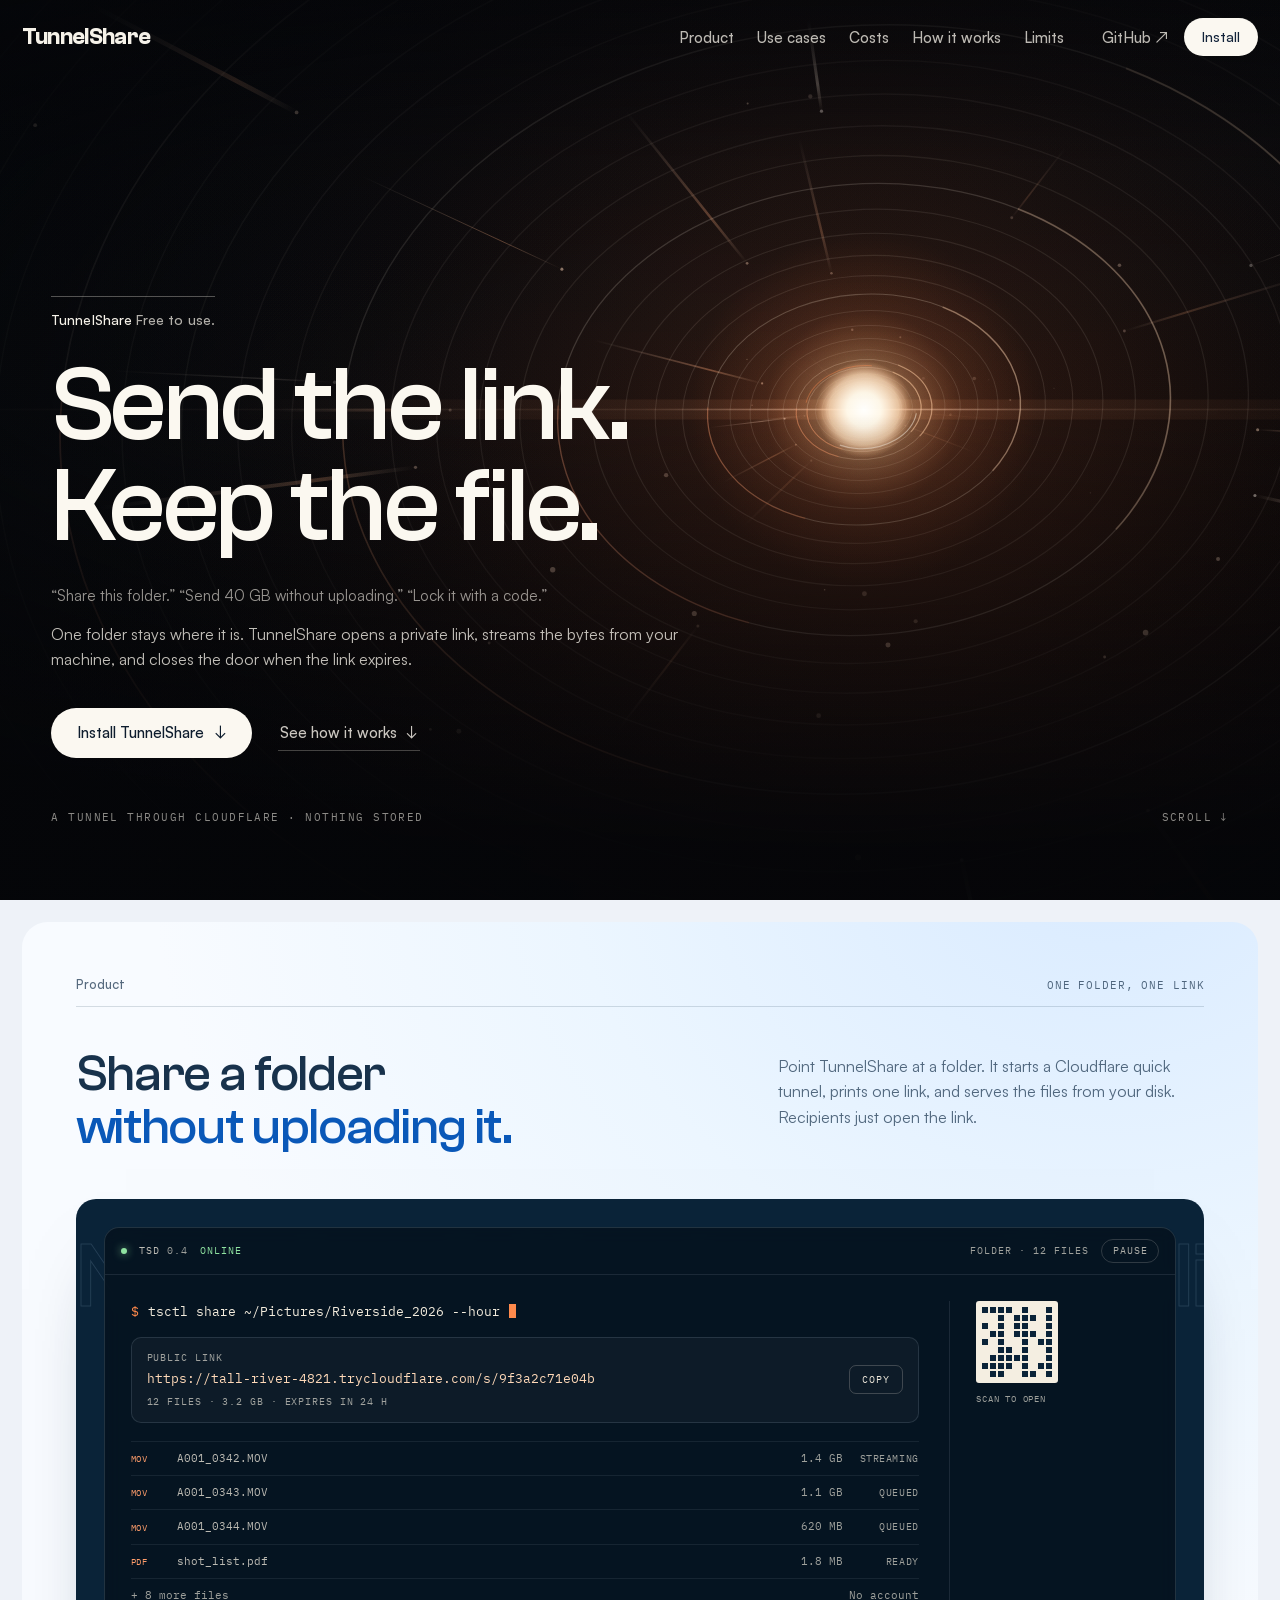
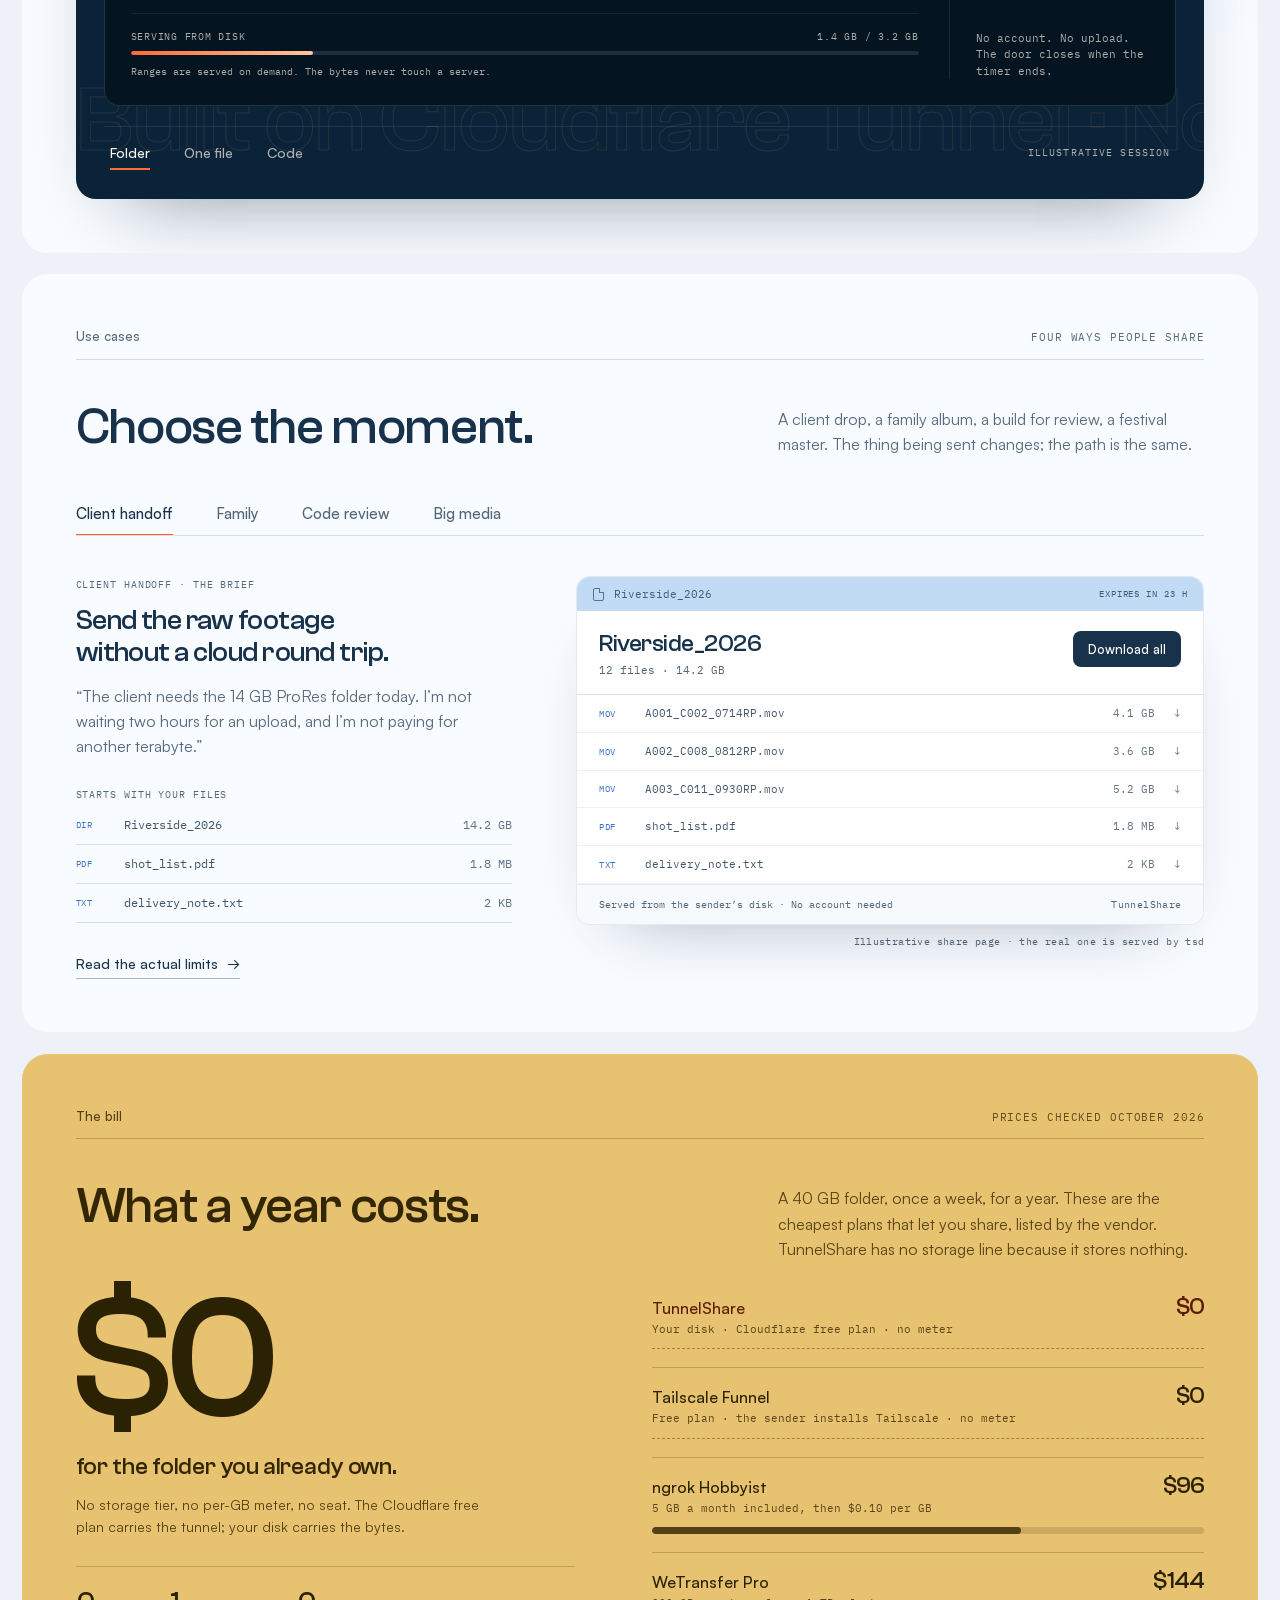
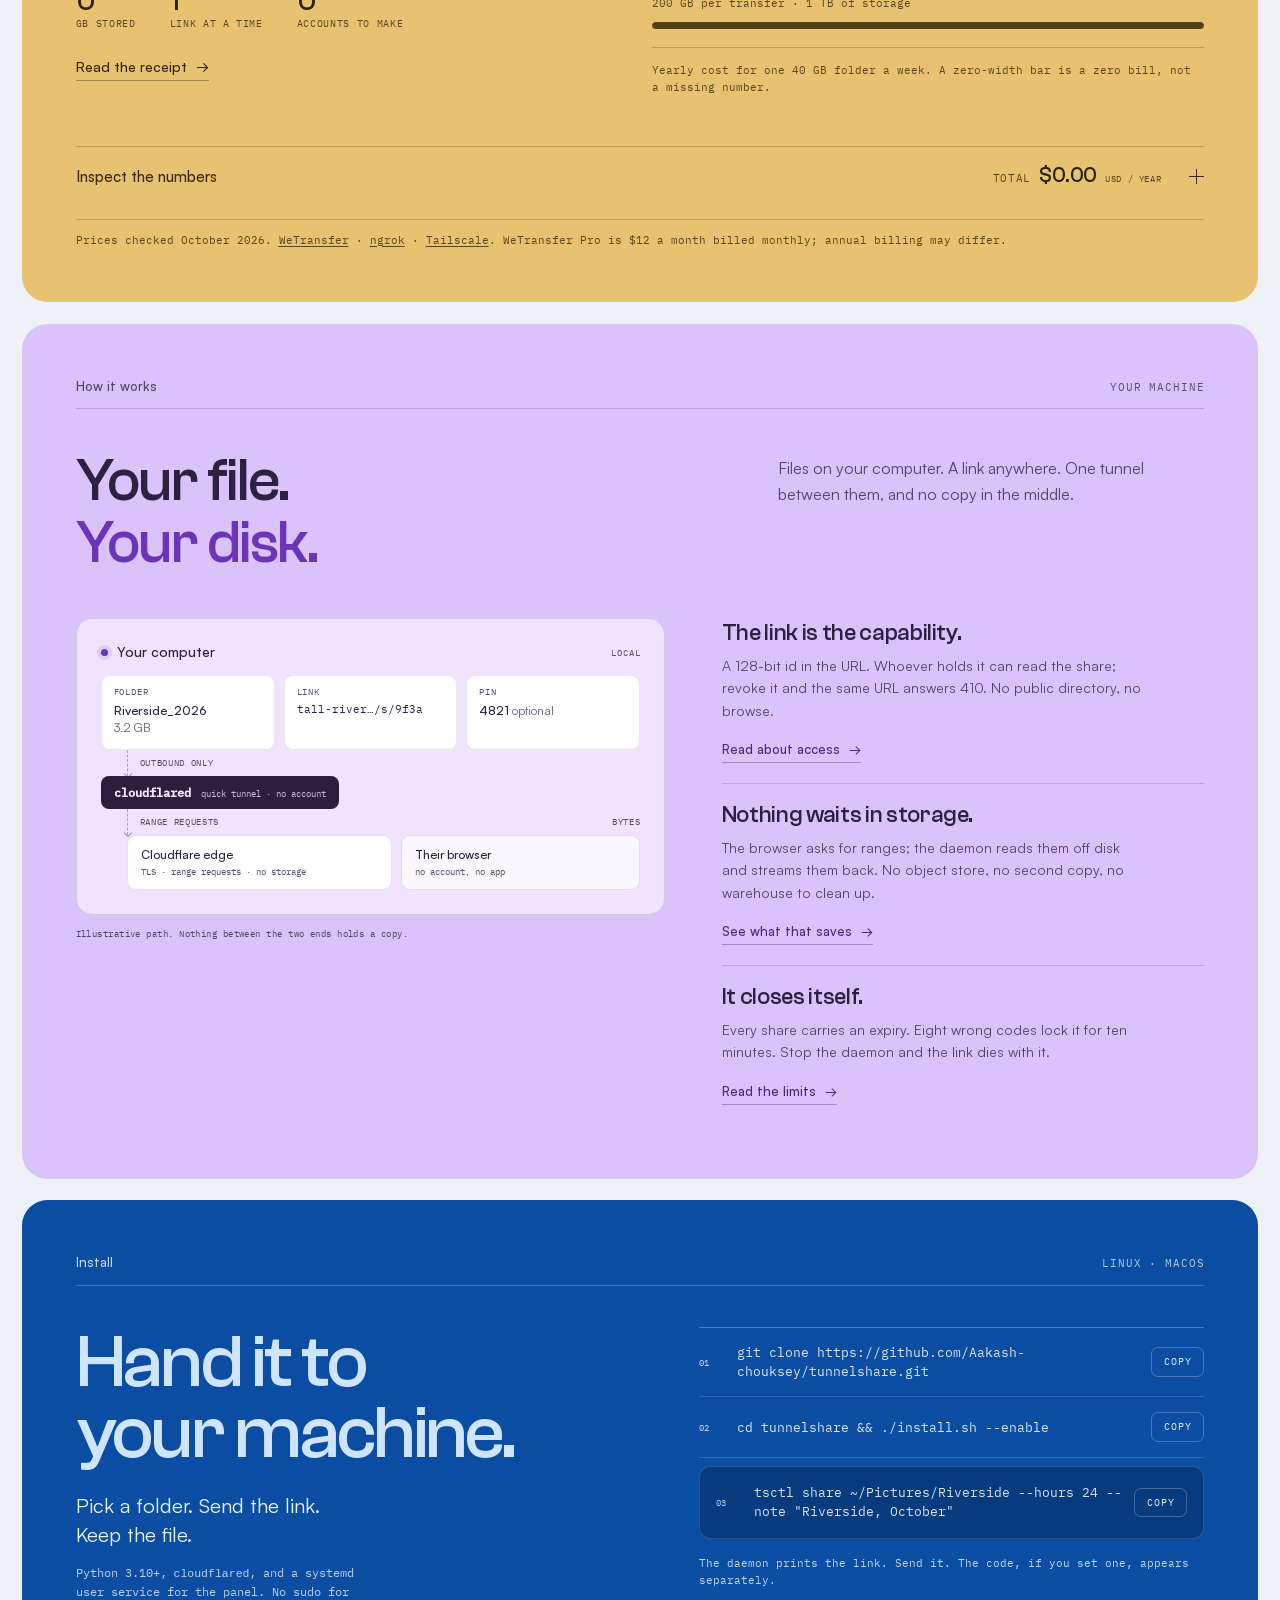
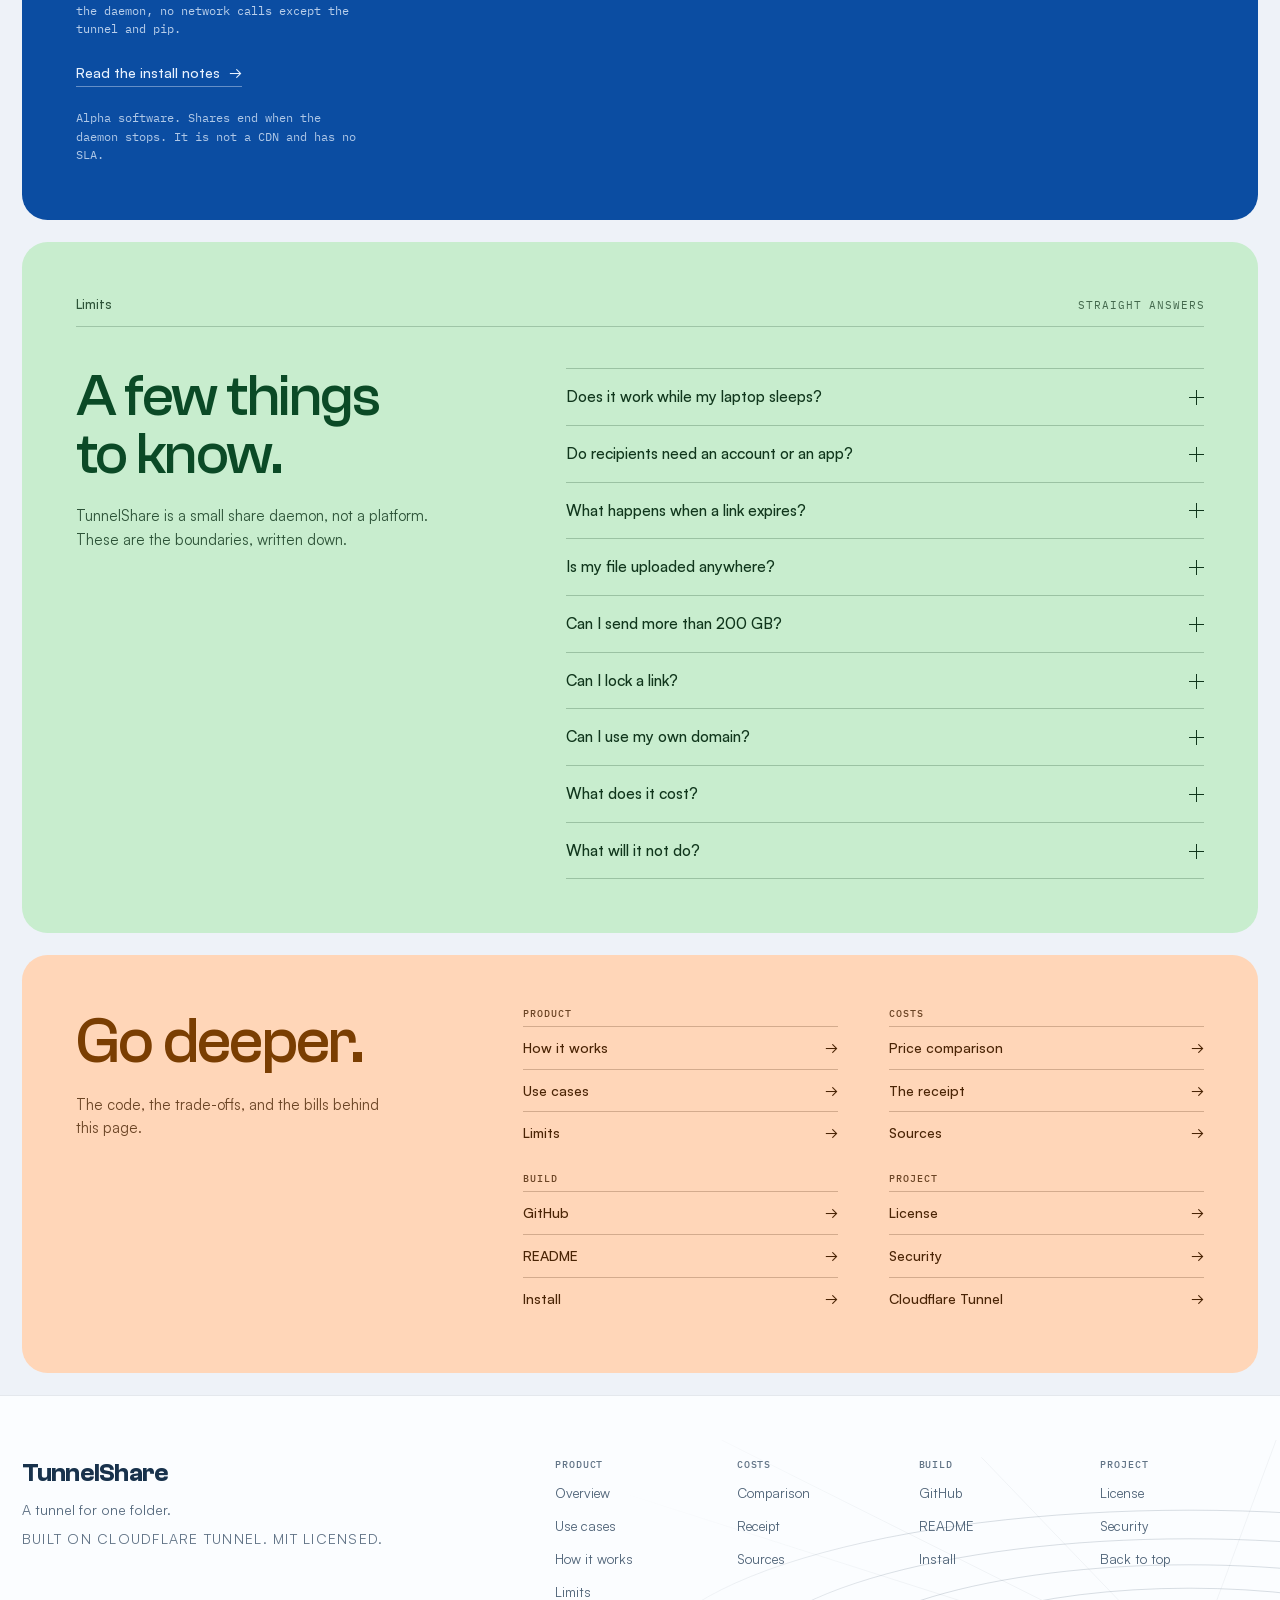
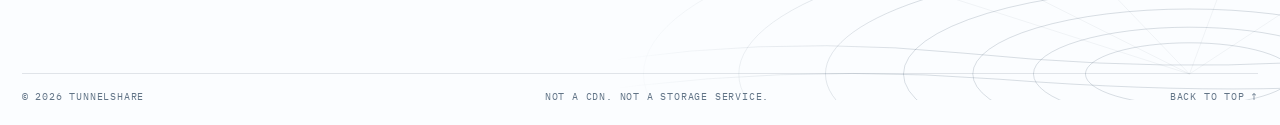
==== commit 0373b98b: "Rebuild the landing page around the console, the use cases, and the bill Replace the dark harbour pa" ====
--- a/site/index.html
+++ b/site/index.html
@@ -1,280 +1,486 @@
 <!doctype html>
-<html lang="en" class="site" data-plan="tunnelshare">
+<html lang="en" class="no-js">
 <head>
 <meta charset="utf-8">
 <meta name="viewport" content="width=device-width, initial-scale=1">
-<meta name="color-scheme" content="dark">
-<title>TunnelShare: a tunnel for one folder</title>
-<meta name="description" content="Share a file or folder from your own disk through a Cloudflare tunnel. The bytes cross once, nothing waits in storage, and every link expires.">
-<meta property="og:title" content="TunnelShare: a tunnel for one folder">
-<meta property="og:description" content="Send the link. Keep the file. A Cloudflare tunnel that serves a folder from your own disk.">
+<meta name="color-scheme" content="light">
+<meta name="theme-color" content="#0a121c">
+<title>TunnelShare — a tunnel for one folder</title>
+<meta name="description" content="Share a file or folder straight from your own disk through a Cloudflare tunnel. One link, no upload, nothing stored, and every link expires.">
+<meta property="og:title" content="TunnelShare — a tunnel for one folder">
+<meta property="og:description" content="A tunnel from your disk to their browser. No upload, no storage bill, and every link expires.">
 <meta property="og:type" content="website">
-<link rel="icon" href="data:,">
+<link rel="icon" href="data:image/svg+xml,%3Csvg xmlns='http://www.w3.org/2000/svg' viewBox='0 0 64 64'%3E%3Crect width='64' height='64' rx='14' fill='%230a121c'/%3E%3Cellipse cx='32' cy='32' rx='23' ry='9.5' fill='none' stroke='%23e8a06a' stroke-opacity='.38'/%3E%3Cellipse cx='32' cy='32' rx='15' ry='6' fill='none' stroke='%23e8a06a' stroke-opacity='.62'/%3E%3Cellipse cx='32' cy='32' rx='7' ry='3' fill='none' stroke='%23ffd9b8' stroke-opacity='.9'/%3E%3Ccircle cx='32' cy='32' r='2.6' fill='%23fff6e9'/%3E%3C/svg%3E">
+<link rel="preload" href="fonts/clash-grotesk-500.woff2" as="font" type="font/woff2" crossorigin>
+<link rel="preload" href="fonts/satoshi-400.woff2" as="font" type="font/woff2" crossorigin>
 <link rel="stylesheet" href="landing.css">
-<script>document.documentElement.classList.add("js");</script>
+<script>document.documentElement.classList.replace("no-js", "js");</script>
 </head>
 <body>
+
 <a class="skip" href="#main">Skip to content</a>
 
-<header class="hero" id="top">
-  <canvas class="tunnel" data-tunnel aria-hidden="true"></canvas>
-  <div class="hero-shade" aria-hidden="true"></div>
-
-  <nav class="nav" aria-label="Primary">
-    <a class="brand" href="#top">TunnelShare</a>
-    <div class="nav-links">
-      <a href="#numbers">Pricing</a>
+<header class="site-header" data-header>
+  <div class="nav-wrap">
+    <a class="wordmark" href="#top" aria-label="TunnelShare home">TunnelShare</a>
+
+    <nav class="nav-links" aria-label="Primary">
+      <a href="#product">Product</a>
+      <a href="#use-cases">Use cases</a>
+      <a href="#costs">Costs</a>
       <a href="#how">How it works</a>
       <a href="#limits">Limits</a>
-      <a href="https://github.com/Aakash-chouksey/tunnelshare" rel="noopener">GitHub</a>
-      <a class="nav-cta" href="#install">Install</a>
-    </div>
-  </nav>
-
-  <div class="hero-copy">
-    <p class="eyebrow"><span class="dot"></span> <span class="eyebrow-text">A wormhole through Cloudflare, for one folder</span></p>
-    <h1>Send the link.<br>Keep the file.</h1>
-    <p class="lede">TunnelShare opens a tunnel from your disk to your friend's browser. The bytes cross once. Nothing waits in storage, and every link expires.</p>
-    <div class="actions">
-      <a class="btn" href="#install">Install TunnelShare</a>
-      <a class="text-link" href="https://github.com/Aakash-chouksey/tunnelshare#readme" rel="noopener">Read the README</a>
-    </div>
-    <ul class="facts">
-      <li>No account</li>
-      <li>No upload</li>
-      <li>No storage bill</li>
-    </ul>
+    </nav>
+
+    <div class="nav-actions">
+      <a class="nav-gh" href="https://github.com/Aakash-chouksey/tunnelshare" rel="noopener">GitHub <span aria-hidden="true">↗</span></a>
+      <a class="pill pill--nav" href="#install">Install</a>
+      <button class="menu-btn" type="button" data-menu aria-expanded="false" aria-controls="mobile-menu">
+        <span class="menu-bars" aria-hidden="true"><i></i><i></i></span>
+        <span class="sr-only">Open menu</span>
+      </button>
+    </div>
   </div>
 
-  <p class="route-chip"><span class="dot"></span><span class="chip-text">No tolls on this route</span></p>
-  <a class="scroll-cue" href="#numbers"><span>Compare the crossings</span><span class="rule"></span></a>
+  <div class="mobile-menu" id="mobile-menu" data-mobile-menu hidden>
+    <nav aria-label="Mobile">
+      <a href="#product">Product</a>
+      <a href="#use-cases">Use cases</a>
+      <a href="#costs">Costs</a>
+      <a href="#how">How it works</a>
+      <a href="#install">Install</a>
+      <a href="#limits">Limits</a>
+      <a href="https://github.com/Aakash-chouksey/tunnelshare" rel="noopener">GitHub ↗</a>
+    </nav>
+    <a class="pill pill--nav mobile-install" href="#install">Install TunnelShare</a>
+  </div>
 </header>
 
 <main id="main">
-  <section class="crossing" id="numbers">
-    <div class="wrap">
-      <div class="section-head">
-        <p class="eyebrow">The crossing</p>
-        <h2>What a year of sharing costs.</h2>
-        <p class="section-lede">A 40 GB folder, once a week, for a year. Prices are the cheapest plan that lets you share, as listed by each vendor in October 2026.</p>
-      </div>
-
-      <div class="console">
-        <fieldset class="routes">
-          <legend class="sr-only">Compare TunnelShare with another service</legend>
-
-          <label class="route">
-            <input type="radio" name="plan" value="tunnelshare" checked>
-            <span class="route-body">
-              <span class="route-name">TunnelShare</span>
-              <span class="route-price">$0</span>
-            </span>
-          </label>
-
-          <label class="route">
-            <input type="radio" name="plan" value="wetransfer">
-            <span class="route-body">
-              <span class="route-name">WeTransfer</span>
-              <span class="route-price">$144</span>
-            </span>
-          </label>
-
-          <label class="route">
-            <input type="radio" name="plan" value="ngrok">
-            <span class="route-body">
-              <span class="route-name">ngrok</span>
-              <span class="route-price">$96</span>
-            </span>
-          </label>
-
-          <label class="route">
-            <input type="radio" name="plan" value="tailscale">
-            <span class="route-body">
-              <span class="route-name">Tailscale</span>
-              <span class="route-price">$0</span>
-            </span>
-          </label>
-        </fieldset>
-
-        <div class="fare" aria-live="polite">
-          <p class="fare-figure"><span id="cost">$0</span><span class="per">a year</span></p>
-          <p class="fare-note" id="note">No transfer cap, no toll gates, no storage. The bytes never leave your disk.</p>
-          <a class="fare-src" id="src" href="#how">How it works</a>
-        </div>
-      </div>
-
-      <p class="no-js-note">The live comparison needs JavaScript. Every price is listed below.</p>
-
-      <table class="compare">
-        <caption class="sr-only">Cost to share a 40 GB folder every week for a year, by service</caption>
-        <thead>
-          <tr>
-            <th scope="col">Service</th>
-            <th scope="col">Price</th>
-            <th scope="col">What you get</th>
-            <th scope="col">Where the file waits</th>
-          </tr>
-        </thead>
-        <tbody>
-          <tr data-row="tunnelshare">
-            <th scope="row"><span class="svc">TunnelShare</span><span class="svc-note">this project</span></th>
-            <td class="price"><span class="money">$0</span><span class="per">a year</span></td>
-            <td>No per-transfer cap. Folder manifest, expiry, optional code.</td>
-            <td>Your disk</td>
-          </tr>
-          <tr data-row="wetransfer">
-            <th scope="row"><span class="svc">WeTransfer Pro</span><span class="svc-note">upload</span></th>
-            <td class="price"><span class="money">$144</span><span class="per">a year</span></td>
-            <td>200 GB per transfer. 1 TB of storage.</td>
-            <td>WeTransfer's servers</td>
-          </tr>
-          <tr data-row="ngrok">
-            <th scope="row"><span class="svc">ngrok Hobbyist</span><span class="svc-note">tunnel</span></th>
-            <td class="price"><span class="money">$96</span><span class="per">a year</span></td>
-            <td>5 GB a month included, then $0.10 per GB.</td>
-            <td>Your disk</td>
-          </tr>
-          <tr data-row="tailscale">
-            <th scope="row"><span class="svc">Tailscale Funnel</span><span class="svc-note">tunnel</span></th>
-            <td class="price"><span class="money">$0</span><span class="per">a year</span></td>
-            <td>One public HTTPS URL to a local service. The sender installs Tailscale.</td>
-            <td>Your disk</td>
-          </tr>
-        </tbody>
-      </table>
-
-      <p class="source">List prices, October 2026:
-        <a href="https://wetransfer.com/pricing" rel="noopener">WeTransfer</a>,
-        <a href="https://ngrok.com/pricing" rel="noopener">ngrok</a>,
-        <a href="https://tailscale.com/pricing" rel="noopener">Tailscale</a>.
-        WeTransfer Pro is $12 a month, ngrok Hobbyist is $10 a month or $96 a year on annual billing, and Tailscale Personal is free. Plans change, so check the vendor before you quote this page.</p>
-    </div>
-  </section>
-
-  <section class="section" id="how">
-    <div class="wrap">
-      <div class="section-head">
-        <p class="eyebrow">How it works</p>
-        <h2>One link leaves the machine.</h2>
-      </div>
-
-      <div class="steps">
-        <article class="step">
-          <span class="step-no">01</span>
-          <h3>The link is the capability</h3>
-          <p>128 random bits in the URL. Whoever holds it can read the share. Revoke it and the same URL answers 410.</p>
+
+  <!-- ============ hero ============ -->
+  <section class="hero" id="top">
+    <canvas class="hero-canvas" data-tunnel aria-hidden="true"></canvas>
+    <div class="hero-grade" aria-hidden="true"></div>
+    <div class="hero-grain" aria-hidden="true"></div>
+
+    <div class="hero-content">
+      <p class="hero-kicker"><span>TunnelShare</span> Free to use.</p>
+      <h1>Send the link.<br>Keep the file.</h1>
+      <p class="hero-prompts">“Share this folder.” “Send 40 GB without uploading.” “Lock it with a code.”</p>
+      <p class="hero-sub">One folder stays where it is. TunnelShare opens a private link, streams the bytes from your machine, and closes the door when the link expires.</p>
+      <div class="hero-actions">
+        <a class="pill pill--light" href="#install">Install TunnelShare <span class="arr" aria-hidden="true">↓</span></a>
+        <a class="play-link" href="#product">See how it works <span class="arr" aria-hidden="true">↓</span></a>
+      </div>
+    </div>
+
+    <div class="hero-foot">
+      <span class="hero-fine">A tunnel through Cloudflare · nothing stored</span>
+      <span class="hero-scroll">Scroll <span aria-hidden="true">↓</span></span>
+    </div>
+  </section>
+
+  <!-- ============ product ============ -->
+  <section class="card card--product" id="product" data-reveal>
+    <p class="label"><span>Product</span><span class="label-note">One folder, one link</span></p>
+
+    <div class="split split--head">
+      <h2 class="h2">Share a folder<br><span class="tint-blue">without uploading it.</span></h2>
+      <p class="lede">Point TunnelShare at a folder. It starts a Cloudflare quick tunnel, prints one link, and serves the files from your disk. Recipients just open the link.</p>
+    </div>
+
+    <div class="stage">
+      <div class="stage-ticker" aria-hidden="true">
+        <div class="ticker-line">No upload · No storage · One link · Revoke anytime · No upload · No storage · One link · Revoke anytime ·</div>
+        <div class="ticker-line ticker-line--rev">Built on Cloudflare Tunnel · Nothing leaves your disk · Built on Cloudflare Tunnel · Nothing leaves your disk ·</div>
+      </div>
+
+      <div class="console" id="console-demo">
+        <div class="console-bar">
+          <span class="console-led" aria-hidden="true"></span>
+          <span class="console-name">tsd <em>0.4</em></span>
+          <span class="console-state">online</span>
+          <span class="console-mode" data-mode-label>folder · 12 files</span>
+          <button class="console-pause" type="button" data-pause aria-pressed="false">Pause</button>
+        </div>
+
+        <div class="console-body">
+          <div class="console-main">
+            <p class="cmdline"><span class="prompt" aria-hidden="true">$</span><span class="cmd" data-command>tsctl share ~/Pictures/Riverside_2026 --hours 24</span><span class="caret" aria-hidden="true"></span></p>
+
+            <div class="linkbox">
+              <div class="linkbox-text">
+                <p class="micro">Public link</p>
+                <p class="link-url" data-link>https://tall-river-4821.trycloudflare.com/s/9f3a2c71e04b</p>
+                <p class="micro link-meta" data-meta>12 files · 3.2 GB · expires in 24 h</p>
+              </div>
+              <button class="copy" type="button" data-copy data-copied-label="Copied">Copy</button>
+            </div>
+
+            <ul class="file-list" data-files>
+              <li><span class="ftype">MOV</span><span class="fname">A001_0342.MOV</span><span class="fsize">1.4 GB</span><span class="fstate">streaming</span></li>
+              <li><span class="ftype">MOV</span><span class="fname">A001_0343.MOV</span><span class="fsize">1.1 GB</span><span class="fstate">queued</span></li>
+              <li><span class="ftype">MOV</span><span class="fname">A001_0344.MOV</span><span class="fsize">620 MB</span><span class="fstate">queued</span></li>
+              <li><span class="ftype">PDF</span><span class="fname">shot_list.pdf</span><span class="fsize">1.8 MB</span><span class="fstate">ready</span></li>
+              <li class="file-more"><span>+ 8 more files</span><span>No account</span></li>
+            </ul>
+
+            <div class="progress-wrap">
+              <div class="progress-head">
+                <span data-progress-label>Serving from disk</span>
+                <span data-progress-value>1.4 GB / 3.2 GB</span>
+              </div>
+              <div class="progress" role="img" aria-label="14 percent of this share has been served"><i data-progress style="width:44%"></i></div>
+              <p class="progress-note">Ranges are served on demand. The bytes never touch a server.</p>
+            </div>
+          </div>
+
+          <aside class="console-side">
+            <div class="qr" aria-hidden="true">
+              <span></span><span></span><span></span><span></span><span></span><span></span><span></span><span></span><span></span>
+              <span></span><span></span><span></span><span></span><span></span><span></span><span></span><span></span><span></span>
+              <span></span><span></span><span></span><span></span><span></span><span></span><span></span><span></span><span></span>
+              <span></span><span></span><span></span><span></span><span></span><span></span><span></span><span></span><span></span>
+              <span></span><span></span><span></span><span></span><span></span><span></span><span></span><span></span><span></span>
+              <span></span><span></span><span></span><span></span><span></span><span></span><span></span><span></span><span></span>
+              <span></span><span></span><span></span><span></span><span></span><span></span><span></span><span></span><span></span>
+              <span></span><span></span><span></span><span></span><span></span><span></span><span></span><span></span><span></span>
+              <span></span><span></span><span></span><span></span><span></span><span></span><span></span><span></span><span></span>
+            </div>
+            <p class="micro qr-note">Scan to open</p>
+            <div class="pin-badge" data-pin hidden>PIN <b>4821</b></div>
+            <p class="side-note">No account. No upload. The door closes when the timer ends.</p>
+          </aside>
+        </div>
+      </div>
+
+      <div class="stage-tabs">
+        <div class="tabs js-tabs" role="tablist" aria-label="Share mode">
+          <button class="tab is-active" type="button" role="tab" aria-selected="true" aria-controls="console-demo" data-mode="folder">Folder</button>
+          <button class="tab" type="button" role="tab" aria-selected="false" aria-controls="console-demo" data-mode="file">One file</button>
+          <button class="tab" type="button" role="tab" aria-selected="false" aria-controls="console-demo" data-mode="code">Code</button>
+        </div>
+        <p class="stage-note">Illustrative session</p>
+      </div>
+    </div>
+  </section>
+
+  <!-- ============ use cases ============ -->
+  <section class="card card--use" id="use-cases" data-reveal>
+    <p class="label"><span>Use cases</span><span class="label-note">Four ways people share</span></p>
+
+    <div class="split split--head">
+      <h2 class="h2">Choose the moment.</h2>
+      <p class="lede">A client drop, a family album, a build for review, a festival master. The thing being sent changes; the path is the same.</p>
+    </div>
+
+    <div class="use">
+      <div class="tabs use-tabs js-tabs" role="tablist" aria-label="Use cases">
+        <button class="tab is-active" type="button" role="tab" aria-selected="true" aria-controls="use-panel" data-use="client">Client handoff</button>
+        <button class="tab" type="button" role="tab" aria-selected="false" aria-controls="use-panel" data-use="family">Family</button>
+        <button class="tab" type="button" role="tab" aria-selected="false" aria-controls="use-panel" data-use="code">Code review</button>
+        <button class="tab" type="button" role="tab" aria-selected="false" aria-controls="use-panel" data-use="media">Big media</button>
+      </div>
+
+      <div class="use-grid" id="use-panel">
+        <div class="brief">
+          <p class="micro" data-brief-kicker>Client handoff · The brief</p>
+          <h3 class="brief-title" data-brief-title>Send the raw footage without a cloud round trip.</h3>
+          <blockquote data-brief-quote>“The client needs the 14 GB ProRes folder today. I’m not waiting two hours for an upload, and I’m not paying for another terabyte.”</blockquote>
+
+          <p class="micro brief-label">Starts with your files</p>
+          <ul class="source-list" data-source-list>
+            <li><span class="ftype">DIR</span><span>Riverside_2026</span><span>14.2 GB</span></li>
+            <li><span class="ftype">PDF</span><span>shot_list.pdf</span><span>1.8 MB</span></li>
+            <li><span class="ftype">TXT</span><span>delivery_note.txt</span><span>2 KB</span></li>
+          </ul>
+
+          <a class="arrow-link" href="#limits">Read the actual limits <span aria-hidden="true">→</span></a>
+        </div>
+
+        <div class="preview-wrap">
+          <div class="preview">
+            <div class="preview-bar">
+              <span class="preview-fileicon" aria-hidden="true"></span>
+              <span class="preview-path" data-preview-path>Riverside_2026</span>
+              <span class="preview-exp" data-preview-exp>Expires in 23 h</span>
+            </div>
+            <div class="preview-head">
+              <div>
+                <h4 data-preview-title>Riverside_2026</h4>
+                <p data-preview-meta>12 files · 14.2 GB</p>
+              </div>
+              <span class="pill pill--download" data-preview-download>Download all</span>
+            </div>
+            <ul class="preview-rows" data-preview-rows>
+              <li><span class="ftype">MOV</span><span class="pname">A001_C002_0714RP.mov</span><span class="psize">4.1 GB</span><span class="pdown" aria-hidden="true">↓</span></li>
+              <li><span class="ftype">MOV</span><span class="pname">A002_C008_0812RP.mov</span><span class="psize">3.6 GB</span><span class="pdown" aria-hidden="true">↓</span></li>
+              <li><span class="ftype">MOV</span><span class="pname">A003_C011_0930RP.mov</span><span class="psize">5.2 GB</span><span class="pdown" aria-hidden="true">↓</span></li>
+              <li><span class="ftype">PDF</span><span class="pname">shot_list.pdf</span><span class="psize">1.8 MB</span><span class="pdown" aria-hidden="true">↓</span></li>
+              <li><span class="ftype">TXT</span><span class="pname">delivery_note.txt</span><span class="psize">2 KB</span><span class="pdown" aria-hidden="true">↓</span></li>
+            </ul>
+            <div class="preview-foot">
+              <span data-preview-foot>Served from the sender’s disk · No account needed</span>
+              <span class="powered">TunnelShare</span>
+            </div>
+          </div>
+          <p class="preview-caption">Illustrative share page · the real one is served by <code>tsd</code></p>
+        </div>
+      </div>
+    </div>
+  </section>
+
+  <!-- ============ costs ============ -->
+  <section class="card card--costs" id="costs" data-reveal>
+    <p class="label"><span>The bill</span><span class="label-note">Prices checked October 2026</span></p>
+
+    <div class="split split--head">
+      <h2 class="h2">What a year costs.</h2>
+      <p class="lede">A 40 GB folder, once a week, for a year. These are the cheapest plans that let you share, listed by the vendor. TunnelShare has no storage line because it stores nothing.</p>
+    </div>
+
+    <div class="cost-grid">
+      <div class="cost-hero">
+        <div class="big">$0</div>
+        <p class="cost-cap">for the folder you already own.</p>
+        <p class="cost-sub">No storage tier, no per-GB meter, no seat. The Cloudflare free plan carries the tunnel; your disk carries the bytes.</p>
+        <ul class="stat-row">
+          <li><b>0</b><span>GB stored</span></li>
+          <li><b>1</b><span>link at a time</span></li>
+          <li><b>0</b><span>accounts to make</span></li>
+        </ul>
+        <a class="arrow-link" href="#receipt">Read the receipt <span aria-hidden="true">→</span></a>
+      </div>
+
+      <div class="meters">
+        <div class="meter-row meter-row--this meter-row--zero" style="--w:0">
+          <div class="meter-head"><span class="mname">TunnelShare</span><span class="mprice">$0</span></div>
+          <p class="mnote">Your disk · Cloudflare free plan · no meter</p>
+          <div class="meter"><i></i></div>
+        </div>
+        <div class="meter-row meter-row--zero" style="--w:0">
+          <div class="meter-head"><span class="mname">Tailscale Funnel</span><span class="mprice">$0</span></div>
+          <p class="mnote">Free plan · the sender installs Tailscale · no meter</p>
+          <div class="meter"><i></i></div>
+        </div>
+        <div class="meter-row" style="--w:66.7%">
+          <div class="meter-head"><span class="mname">ngrok Hobbyist</span><span class="mprice">$96</span></div>
+          <p class="mnote">5 GB a month included, then $0.10 per GB</p>
+          <div class="meter"><i></i></div>
+        </div>
+        <div class="meter-row" style="--w:100%">
+          <div class="meter-head"><span class="mname">WeTransfer Pro</span><span class="mprice">$144</span></div>
+          <p class="mnote">200 GB per transfer · 1 TB of storage</p>
+          <div class="meter"><i></i></div>
+        </div>
+        <p class="meter-foot">Yearly cost for one 40 GB folder a week. A zero-width bar is a zero bill, not a missing number.</p>
+      </div>
+    </div>
+
+    <details class="receipt" id="receipt">
+      <summary class="receipt-summary">
+        <span>Inspect the numbers</span>
+        <span class="receipt-total">Total <b>$0.00</b> <span>USD / year</span></span>
+        <span class="receipt-toggle" aria-hidden="true"></span>
+      </summary>
+      <div class="receipt-body">
+        <div class="receipt-lines">
+          <div><span>cloudflared quick tunnel</span><b>included</b></div>
+          <div><span>object storage</span><b>none</b></div>
+          <div><span>egress or requests</span><b>none</b></div>
+          <div><span>account</span><b>none</b></div>
+          <div class="receipt-last"><span>Total</span><b>$0.00</b></div>
+          <span class="stamp">paid by your disk</span>
+        </div>
+
+        <div class="table-scroll">
+          <table class="compare">
+            <thead>
+              <tr><th scope="col">Service</th><th scope="col">Price / year</th><th scope="col">What you get</th><th scope="col">Where the file waits</th></tr>
+            </thead>
+            <tbody>
+              <tr class="row-this"><td><b>TunnelShare</b><span>self-hosted</span></td><td>$0</td><td>No cap · no storage · optional code</td><td>Your disk</td></tr>
+              <tr><td><b>WeTransfer Pro</b><span>upload</span></td><td>$144</td><td>200 GB per transfer · 1 TB of storage</td><td>WeTransfer’s servers</td></tr>
+              <tr><td><b>ngrok Hobbyist</b><span>tunnel</span></td><td>$96</td><td>5 GB a month included, then $0.10 per GB</td><td>Your disk</td></tr>
+              <tr><td><b>Tailscale Funnel</b><span>tunnel</span></td><td>$0</td><td>One public HTTPS URL to a local service</td><td>Your disk</td></tr>
+            </tbody>
+          </table>
+        </div>
+
+        <p class="sources">List prices, October 2026: <a href="https://wetransfer.com/pricing" rel="noopener">WeTransfer</a> · <a href="https://ngrok.com/pricing" rel="noopener">ngrok</a> · <a href="https://tailscale.com/pricing" rel="noopener">Tailscale</a>. WeTransfer Pro is $12 a month billed monthly. Annual billing may be cheaper. Prices change; check the vendor before you quote this page.</p>
+      </div>
+    </details>
+
+    <p class="sources sources--foot" id="sources-out">Prices checked October 2026. <a href="https://wetransfer.com/pricing" rel="noopener">WeTransfer</a> · <a href="https://ngrok.com/pricing" rel="noopener">ngrok</a> · <a href="https://tailscale.com/pricing" rel="noopener">Tailscale</a>. WeTransfer Pro is $12 a month billed monthly; annual billing may differ.</p>
+  </section>
+
+  <!-- ============ how it works ============ -->
+  <section class="card card--space" id="how" data-reveal>
+    <p class="label"><span>How it works</span><span class="label-note">Your machine</span></p>
+
+    <div class="split split--head">
+      <h2 class="h2">Your file.<br><span class="tint-purple">Your disk.</span></h2>
+      <p class="lede">Files on your computer. A link anywhere. One tunnel between them, and no copy in the middle.</p>
+    </div>
+
+    <div class="space-grid">
+      <div class="diagram" role="img" aria-label="Diagram: your computer holds the folder, the link and the optional PIN. An outbound cloudflared tunnel carries range requests from Cloudflare's edge to the recipient's browser. No storage sits in between.">
+        <div class="diagram-card">
+          <div class="diagram-head"><span class="diagram-dot" aria-hidden="true"></span> Your computer <span class="diagram-tag">local</span></div>
+          <div class="diagram-tiles">
+            <div><span class="tile-k">Folder</span><span class="tile-v">Riverside_2026<br><em>3.2 GB</em></span></div>
+            <div><span class="tile-k">Link</span><span class="tile-v mono">tall-river…/s/9f3a</span></div>
+            <div><span class="tile-k">PIN</span><span class="tile-v">4821 <em>optional</em></span></div>
+          </div>
+          <div class="diagram-pipe" aria-hidden="true"><span>outbound only</span></div>
+          <div class="diagram-node"><b>cloudflared</b><span>quick tunnel · no account</span></div>
+          <div class="diagram-pipe diagram-pipe--bidir" aria-hidden="true"><span>range requests</span><span>bytes</span></div>
+          <div class="diagram-edge">
+            <div><b>Cloudflare edge</b><span>TLS · range requests · no storage</span></div>
+            <div class="diagram-browser"><b>Their browser</b><span>no account, no app</span></div>
+          </div>
+        </div>
+        <p class="diagram-note">Illustrative path. Nothing between the two ends holds a copy.</p>
+      </div>
+
+      <div class="features">
+        <article>
+          <h3>The link is the capability.</h3>
+          <p>A 128-bit id in the URL. Whoever holds it can read the share; revoke it and the same URL answers 410. No public directory, no browse.</p>
+          <a class="arrow-link" href="#limits">Read about access <span aria-hidden="true">→</span></a>
         </article>
-        <article class="step">
-          <span class="step-no">02</span>
-          <h3>The bytes stream from disk</h3>
-          <p>The browser asks for ranges and the daemon answers from the original file. A 5 GB folder costs no storage because no second copy exists.</p>
+        <article>
+          <h3>Nothing waits in storage.</h3>
+          <p>The browser asks for ranges; the daemon reads them off disk and streams them back. No object store, no second copy, no warehouse to clean up.</p>
+          <a class="arrow-link" href="#costs">See what that saves <span aria-hidden="true">→</span></a>
         </article>
-        <article class="step">
-          <span class="step-no">03</span>
-          <h3>The tunnel closes</h3>
-          <p>Every share carries an expiry. A 4 to 8 digit code can guard the sensitive ones. Eight wrong tries lock the share for ten minutes.</p>
+        <article>
+          <h3>It closes itself.</h3>
+          <p>Every share carries an expiry. Eight wrong codes lock it for ten minutes. Stop the daemon and the link dies with it.</p>
+          <a class="arrow-link" href="#limits">Read the limits <span aria-hidden="true">→</span></a>
         </article>
       </div>
     </div>
   </section>
 
-  <section class="section" id="bill">
-    <div class="wrap">
-      <div class="section-head">
-        <p class="eyebrow">The bill</p>
-        <h2>The invoice is short.</h2>
-      </div>
-
-      <div class="bill-grid">
-        <div class="receipt">
-          <div class="receipt-top"><span>TunnelShare</span><span>Statement / 001</span></div>
-          <dl>
-            <div><dt>cloudflared tunnel</dt><dd>included</dd></div>
-            <div><dt>object storage</dt><dd>none</dd></div>
-            <div><dt>egress</dt><dd>none</dd></div>
-            <div><dt>account</dt><dd>none</dd></div>
-            <div class="total"><dt>total</dt><dd>$0.00 <span>a year</span></dd></div>
-          </dl>
-          <p class="stamp"><span>paid</span><span>your disk</span></p>
-        </div>
-
-        <div class="bill-copy">
-          <p>Cloudflare's free plan carries the tunnel. Your disk carries the bytes. A quick tunnel needs no account and no domain.</p>
-          <p>A named tunnel keeps the same hostname across restarts. It needs a Cloudflare account and a domain you already own, which is the only line that can add cost.</p>
-          <p>The daemon serves downloads as fast as your upstream allows. Cloudflare's free plan caps a request body at 100 MB, and that limit applies to uploads. Downloads have no enforced cap.</p>
-        </div>
-      </div>
-    </div>
-  </section>
-
-  <section class="section" id="install">
-    <div class="wrap">
-      <div class="section-head">
-        <p class="eyebrow">Install</p>
-        <h2>Three commands.</h2>
-        <p class="section-lede">A venv, a config file, and a systemd user unit. No sudo, no network calls except pip.</p>
-      </div>
-
-      <div class="install">
-        <div class="step-row">
-          <span class="row-no">01</span>
-          <div class="row-body">
-            <p class="row-label">Clone</p>
-            <code>git clone https://github.com/Aakash-chouksey/tunnelshare.git</code>
-          </div>
-          <button class="row-copy" type="button" data-copy="git clone https://github.com/Aakash-chouksey/tunnelshare.git">Copy</button>
-        </div>
-
-        <div class="step-row">
-          <span class="row-no">02</span>
-          <div class="row-body">
-            <p class="row-label">Install and enable the unit</p>
-            <code>cd tunnelshare &amp;&amp; ./install.sh --enable</code>
-          </div>
-          <button class="row-copy" type="button" data-copy="cd tunnelshare &amp;&amp; ./install.sh --enable">Copy</button>
-        </div>
-
-        <div class="step-row">
-          <span class="row-no">03</span>
-          <div class="row-body">
-            <p class="row-label">Share a folder for 24 hours</p>
-            <code>tsctl share ~/Pictures/Riverside --hours 24 --note "Riverside, October"</code>
-          </div>
-          <button class="row-copy" type="button" data-copy="tsctl share ~/Pictures/Riverside --hours 24 --note &quot;Riverside, October&quot;">Copy</button>
-        </div>
-      </div>
-
-      <p class="install-links">
-        <a href="https://github.com/Aakash-chouksey/tunnelshare#readme" rel="noopener">Read the README</a>
-        <span class="sep">/</span>
-        <a href="https://github.com/Aakash-chouksey/tunnelshare" rel="noopener">Source on GitHub</a>
-      </p>
-    </div>
-  </section>
-
-  <section class="section" id="limits">
-    <div class="wrap">
-      <div class="section-head">
-        <p class="eyebrow">Limits</p>
-        <h2>What it will not do.</h2>
-      </div>
-
-      <div class="limits">
-        <div class="limit">
-          <h3>Work while the laptop sleeps</h3>
-          <p>The bytes live on your machine, so the machine stays awake and online while a friend downloads.</p>
-        </div>
-        <div class="limit">
-          <h3>Give a quick tunnel a stable name</h3>
-          <p>A quick tunnel gets a new hostname on every restart. Old links stop working. A named tunnel keeps its name.</p>
-        </div>
-        <div class="limit">
-          <h3>Take browser uploads above 100 MB</h3>
-          <p>Cloudflare's free plan caps the request body. The CLI never uploads, and downloads have no such cap.</p>
-        </div>
-        <div class="limit">
-          <h3>Serve large media as a public service</h3>
-          <p>Cloudflare's free zone terms want a paid plan for that. Sharing with friends is fine.</p>
+  <!-- ============ install ============ -->
+  <section class="card card--install" id="install" data-reveal>
+    <p class="label label--light"><span>Install</span><span class="label-note">Linux · macOS</span></p>
+
+    <div class="install-grid">
+      <div class="install-copy">
+        <h2 class="h2 h2--install">Hand it to<br>your machine.</h2>
+        <p class="install-sub">Pick a folder. Send the link. Keep the file.</p>
+        <p class="install-fine">Python 3.10+, <code>cloudflared</code>, and a systemd user service for the panel. No sudo for the daemon, no network calls except the tunnel and pip.</p>
+        <a class="arrow-link arrow-link--light" href="https://github.com/Aakash-chouksey/tunnelshare#readme" rel="noopener">Read the install notes <span aria-hidden="true">→</span></a>
+        <p class="install-fine install-fine--dim">Alpha software. Shares end when the daemon stops. It is not a CDN and has no SLA.</p>
+      </div>
+
+      <div class="commands">
+        <div class="cmd">
+          <span class="cmd-num">01</span>
+          <code>git clone https://github.com/Aakash-chouksey/tunnelshare.git</code>
+          <button class="copy copy--blue" type="button" data-copy data-copied-label="Copied">Copy</button>
+        </div>
+        <div class="cmd">
+          <span class="cmd-num">02</span>
+          <code>cd tunnelshare &amp;&amp; ./install.sh --enable</code>
+          <button class="copy copy--blue" type="button" data-copy data-copied-label="Copied">Copy</button>
+        </div>
+        <div class="cmd cmd--primary">
+          <span class="cmd-num">03</span>
+          <code>tsctl share ~/Pictures/Riverside --hours 24 --note "Riverside, October"</code>
+          <button class="copy copy--blue" type="button" data-copy data-copied-label="Copied">Copy</button>
+        </div>
+        <p class="cmd-foot">The daemon prints the link. Send it. The code, if you set one, appears separately.</p>
+      </div>
+    </div>
+  </section>
+
+  <!-- ============ limits ============ -->
+  <section class="card card--faq" id="limits" data-reveal>
+    <p class="label"><span>Limits</span><span class="label-note">Straight answers</span></p>
+
+    <div class="faq-grid">
+      <div class="faq-copy">
+        <h2 class="h2 h2--faq">A few things<br>to know.</h2>
+        <p class="lede">TunnelShare is a small share daemon, not a platform. These are the boundaries, written down.</p>
+      </div>
+
+      <div class="faq">
+        <details>
+          <summary><span>Does it work while my laptop sleeps?</span><i aria-hidden="true"></i></summary>
+          <div><p>No. The bytes live on your disk, so the machine has to be awake and online while someone downloads. If the lid closes, the download stops.</p></div>
+        </details>
+        <details>
+          <summary><span>Do recipients need an account or an app?</span><i aria-hidden="true"></i></summary>
+          <div><p>No. The link opens in a normal browser. Downloads use plain HTTP range requests, so they can resume after a dropped connection.</p></div>
+        </details>
+        <details>
+          <summary><span>What happens when a link expires?</span><i aria-hidden="true"></i></summary>
+          <div><p>The daemon stops serving it and the URL answers 410. Start a new share for a new link. Expiry is checked per request, not by a background job.</p></div>
+        </details>
+        <details>
+          <summary><span>Is my file uploaded anywhere?</span><i aria-hidden="true"></i></summary>
+          <div><p>No. Cloudflare carries the request and the response, but the bytes are read from your disk on demand. TunnelShare has no object storage and keeps no copy.</p></div>
+        </details>
+        <details>
+          <summary><span>Can I send more than 200 GB?</span><i aria-hidden="true"></i></summary>
+          <div><p>Yes. There is no transfer cap. The one hard ceiling is Cloudflare’s 100 MB request body limit, which applies to uploads into the panel; downloads have no enforced cap.</p></div>
+        </details>
+        <details>
+          <summary><span>Can I lock a link?</span><i aria-hidden="true"></i></summary>
+          <div><p>Yes: <code>--pin 4821</code>. Codes are 4–8 digits, stored as PBKDF2-HMAC-SHA256 with 210k rounds. Eight wrong tries lock the share for ten minutes.</p></div>
+        </details>
+        <details>
+          <summary><span>Can I use my own domain?</span><i aria-hidden="true"></i></summary>
+          <div><p>A quick tunnel gets a random <code>trycloudflare.com</code> hostname that changes on every restart. A named tunnel needs a Cloudflare account and a domain you already own; that is the only path that can add cost.</p></div>
+        </details>
+        <details>
+          <summary><span>What does it cost?</span><i aria-hidden="true"></i></summary>
+          <div><p>Nothing. The Cloudflare free plan carries the tunnel, no account is needed for a quick tunnel, and your disk carries the bytes. <a href="#costs">The bills are compared above.</a></p></div>
+        </details>
+        <details>
+          <summary><span>What will it not do?</span><i aria-hidden="true"></i></summary>
+          <div><p>It will not keep files online while your machine is off, serve as a public CDN, or survive a lost laptop. It will not invite a recipient into a repo or an app; it hands over files.</p></div>
+        </details>
+      </div>
+    </div>
+  </section>
+
+  <!-- ============ go deeper ============ -->
+  <section class="card card--deeper" id="deeper" data-reveal>
+    <div class="deeper-grid">
+      <div class="deeper-copy">
+        <h2 class="h2 h2--deep">Go deeper.</h2>
+        <p class="lede">The code, the trade-offs, and the bills behind this page.</p>
+      </div>
+
+      <div class="deeper-links">
+        <div class="link-col">
+          <h3>Product</h3>
+          <a href="#how">How it works <span aria-hidden="true">→</span></a>
+          <a href="#use-cases">Use cases <span aria-hidden="true">→</span></a>
+          <a href="#limits">Limits <span aria-hidden="true">→</span></a>
+        </div>
+        <div class="link-col">
+          <h3>Costs</h3>
+          <a href="#costs">Price comparison <span aria-hidden="true">→</span></a>
+          <a href="#receipt">The receipt <span aria-hidden="true">→</span></a>
+          <a href="#sources-out">Sources <span aria-hidden="true">→</span></a>
+        </div>
+        <div class="link-col">
+          <h3>Build</h3>
+          <a href="https://github.com/Aakash-chouksey/tunnelshare" rel="noopener">GitHub <span aria-hidden="true">→</span></a>
+          <a href="https://github.com/Aakash-chouksey/tunnelshare#readme" rel="noopener">README <span aria-hidden="true">→</span></a>
+          <a href="#install">Install <span aria-hidden="true">→</span></a>
+        </div>
+        <div class="link-col">
+          <h3>Project</h3>
+          <a href="https://github.com/Aakash-chouksey/tunnelshare/blob/main/LICENSE" rel="noopener">License <span aria-hidden="true">→</span></a>
+          <a href="https://github.com/Aakash-chouksey/tunnelshare/blob/main/SECURITY.md" rel="noopener">Security <span aria-hidden="true">→</span></a>
+          <a href="https://developers.cloudflare.com/cloudflare-one/connections/connect-networks/" rel="noopener">Cloudflare Tunnel <span aria-hidden="true">→</span></a>
         </div>
       </div>
     </div>
@@ -282,15 +488,65 @@
 </main>
 
 <footer class="footer">
-  <div class="wrap footer-inner">
-    <p>TunnelShare. One daemon, one CLI, one Omarchy panel.</p>
-    <p class="footer-links">
-      <a href="https://github.com/Aakash-chouksey/tunnelshare" rel="noopener">GitHub</a>
-      <span class="sep">/</span>
-      <a href="https://github.com/Aakash-chouksey/tunnelshare/blob/main/README.md" rel="noopener">README</a>
-      <span class="sep">/</span>
-      <span>No analytics on this page</span>
-    </p>
+  <div class="footer-main">
+    <div class="footer-brand">
+      <a class="wordmark wordmark--footer" href="#top">TunnelShare</a>
+      <p>A tunnel for one folder.</p>
+      <p class="micro">Built on Cloudflare Tunnel. MIT licensed.</p>
+    </div>
+
+    <div class="footer-cols">
+      <div>
+        <h3>Product</h3>
+        <a href="#product">Overview</a>
+        <a href="#use-cases">Use cases</a>
+        <a href="#how">How it works</a>
+        <a href="#limits">Limits</a>
+      </div>
+      <div>
+        <h3>Costs</h3>
+        <a href="#costs">Comparison</a>
+        <a href="#receipt">Receipt</a>
+        <a href="#sources-out">Sources</a>
+      </div>
+      <div>
+        <h3>Build</h3>
+        <a href="https://github.com/Aakash-chouksey/tunnelshare" rel="noopener">GitHub</a>
+        <a href="https://github.com/Aakash-chouksey/tunnelshare#readme" rel="noopener">README</a>
+        <a href="#install">Install</a>
+      </div>
+      <div>
+        <h3>Project</h3>
+        <a href="https://github.com/Aakash-chouksey/tunnelshare/blob/main/LICENSE" rel="noopener">License</a>
+        <a href="https://github.com/Aakash-chouksey/tunnelshare/blob/main/SECURITY.md" rel="noopener">Security</a>
+        <a href="#top">Back to top</a>
+      </div>
+    </div>
+  </div>
+
+  <div class="footer-art" aria-hidden="true">
+    <svg viewBox="0 0 1200 300" preserveAspectRatio="xMidYMax slice">
+      <g fill="none" stroke="currentColor" stroke-width="1">
+        <ellipse cx="880" cy="270" rx="120" ry="36"/>
+        <ellipse cx="880" cy="270" rx="180" ry="54"/>
+        <ellipse cx="880" cy="270" rx="250" ry="75"/>
+        <ellipse cx="880" cy="270" rx="330" ry="99"/>
+        <ellipse cx="880" cy="270" rx="420" ry="126"/>
+        <ellipse cx="880" cy="270" rx="520" ry="156"/>
+        <ellipse cx="880" cy="270" rx="630" ry="189"/>
+        <path d="M0 300 Q 300 214 620 246 T 1200 236"/>
+        <path d="M0 326 Q 320 250 660 276 T 1200 268"/>
+      </g>
+      <g fill="none" stroke="currentColor" stroke-width="0.6" opacity="0.55">
+        <path d="M880 270 L 160 40 M880 270 L 340 0 M880 270 L 640 20 M880 270 L 980 0 M880 270 L 1200 60"/>
+      </g>
+    </svg>
+  </div>
+
+  <div class="footer-bottom">
+    <span>© <span data-year>2026</span> TunnelShare</span>
+    <span class="footer-mid">Not a CDN. Not a storage service.</span>
+    <a href="#top">Back to top <span aria-hidden="true">↑</span></a>
   </div>
 </footer>
 
--- a/site/landing.css
+++ b/site/landing.css
@@ -1,16 +1,40 @@
-/* TunnelShare landing page. Wormhole hero, dark editorial body, one live fare. */
+/* ============================================================
+   TunnelShare — product site
+   Display: Clash Grotesk · Text: Satoshi · Technical: Plex Mono
+   ============================================================ */
 
 @font-face {
-  font-family: "Instrument Serif";
-  src: url("fonts/instrument-serif-400.woff2") format("woff2");
+  font-family: "Clash Grotesk";
+  src: url("fonts/clash-grotesk-500.woff2") format("woff2");
+  font-weight: 500;
+  font-style: normal;
+  font-display: swap;
+}
+@font-face {
+  font-family: "Clash Grotesk";
+  src: url("fonts/clash-grotesk-600.woff2") format("woff2");
+  font-weight: 600;
+  font-style: normal;
+  font-display: swap;
+}
+@font-face {
+  font-family: "Satoshi";
+  src: url("fonts/satoshi-400.woff2") format("woff2");
   font-weight: 400;
   font-style: normal;
   font-display: swap;
 }
 @font-face {
-  font-family: "Instrument Sans";
-  src: url("fonts/instrument-sans-400.woff2") format("woff2");
-  font-weight: 400;
+  font-family: "Satoshi";
+  src: url("fonts/satoshi-500.woff2") format("woff2");
+  font-weight: 500;
+  font-style: normal;
+  font-display: swap;
+}
+@font-face {
+  font-family: "Satoshi";
+  src: url("fonts/satoshi-700.woff2") format("woff2");
+  font-weight: 700;
   font-style: normal;
   font-display: swap;
 }
@@ -30,48 +54,61 @@
 }
 
 :root {
-  color-scheme: dark;
-  --bg: #07080a;
-  --bg-2: #0a0c0f;
-  --panel: #0b0d11;
-  --ink: #f6f2e9;
-  --soft: #cfc9bd;
-  --muted: #a6a094;
-  --faint: #7c766b;
-  --line: rgba(246, 242, 233, 0.12);
-  --line-2: rgba(246, 242, 233, 0.24);
-  --accent: #e0704f;
-  --accent-ink: #140b07;
-  --serif: "Instrument Serif", Georgia, "Times New Roman", serif;
-  --sans: "Instrument Sans", system-ui, -apple-system, "Segoe UI", Roboto, Arial, sans-serif;
-  --mono: "IBM Plex Mono", ui-monospace, SFMono-Regular, Menlo, Consolas, monospace;
-}
-
-*, *::before, *::after { box-sizing: border-box; }
-html { -webkit-text-size-adjust: 100%; scroll-behavior: smooth; }
+  --bg: #eef2f8;
+  --paper: #fbfdff;
+  --ink: #18324c;
+  --ink-2: #3c5570;
+  --ink-soft: rgba(24, 50, 76, 0.64);
+  --line: rgba(24, 50, 76, 0.14);
+  --line-strong: rgba(24, 50, 76, 0.24);
+  --accent: #ff5f2e;
+  --blue: #0b4da2;
+  --blue-bright: #0a58b8;
+  --display: "Clash Grotesk", "Helvetica Neue", Arial, sans-serif;
+  --text: "Satoshi", "Helvetica Neue", Arial, sans-serif;
+  --mono: "IBM Plex Mono", ui-monospace, SFMono-Regular, Menlo, monospace;
+  --gutter: clamp(10px, 1.7vw, 24px);
+  --gap: clamp(12px, 1.7vw, 24px);
+  --r: clamp(18px, 2vw, 26px);
+  --pad: clamp(22px, 4.2vw, 60px);
+  --ease: cubic-bezier(0.22, 0.72, 0.2, 1);
+}
+
+* { box-sizing: border-box; }
+
+html {
+  scroll-behavior: smooth;
+  scroll-padding-top: 90px;
+  -webkit-text-size-adjust: 100%;
+}
 
 body {
   margin: 0;
-  background:
-    radial-gradient(1100px 640px at 68% -8%, rgba(224, 112, 79, 0.07), transparent 62%),
-    var(--bg);
+  background: var(--bg);
   color: var(--ink);
-  font: 400 17px/1.6 var(--sans);
+  font: 400 18px/1.55 var(--text);
   -webkit-font-smoothing: antialiased;
-}
-
+  text-rendering: optimizeLegibility;
+}
+
+p, h1, h2, h3, h4, ul, ol, figure, blockquote { margin: 0; }
+ul { padding: 0; list-style: none; }
 a { color: inherit; }
-::selection { background: var(--accent); color: var(--accent-ink); }
+button { font: inherit; color: inherit; }
+img, svg { display: block; max-width: 100%; }
+
+::selection { background: var(--accent); color: #fff; }
 
 :focus-visible {
   outline: 2px solid var(--accent);
   outline-offset: 3px;
+  border-radius: 4px;
 }
 
 .sr-only {
   position: absolute;
   width: 1px; height: 1px;
-  margin: -1px; padding: 0;
+  padding: 0; margin: -1px;
   overflow: hidden;
   clip-path: inset(50%);
   white-space: nowrap;
@@ -81,772 +118,1815 @@
 .skip {
   position: fixed;
   top: 10px; left: 10px;
-  z-index: 20;
+  z-index: 100;
   padding: 10px 14px;
-  background: var(--accent);
-  color: var(--accent-ink);
-  font: 500 10px/1 var(--mono);
-  letter-spacing: 0.14em;
-  text-transform: uppercase;
+  border-radius: 999px;
+  background: var(--ink);
+  color: #fff;
+  font: 500 12px/1 var(--text);
   text-decoration: none;
-  transform: translateY(-160%);
+  transform: translateY(-180%);
 }
 .skip:focus { transform: none; }
 
-.wrap {
-  max-width: 1160px;
+/* ============================================================
+   header
+   ============================================================ */
+
+.site-header {
+  position: fixed;
+  inset: 0 0 auto;
+  z-index: 60;
+  color: #f6f2e9;
+  transition: background-color 0.35s var(--ease), color 0.35s var(--ease),
+    box-shadow 0.35s var(--ease), backdrop-filter 0.35s var(--ease);
+}
+
+.nav-wrap {
+  max-width: 1488px;
   margin: 0 auto;
-  padding: 0 clamp(20px, 4vw, 40px);
-}
-
-/* ---------- hero ---------- */
+  padding: 18px var(--gutter);
+  display: flex;
+  align-items: center;
+  gap: clamp(20px, 3vw, 44px);
+}
+
+.wordmark {
+  font: 600 23px/1 var(--display);
+  letter-spacing: -0.03em;
+  text-decoration: none;
+  color: inherit;
+  flex: none;
+}
+
+.nav-links {
+  display: flex;
+  gap: clamp(14px, 1.8vw, 28px);
+  margin-left: auto;
+}
+
+.nav-links a,
+.nav-gh {
+  font: 500 15px/1 var(--text);
+  color: inherit;
+  opacity: 0.76;
+  text-decoration: none;
+  padding: 10px 0;
+  transition: opacity 0.2s;
+}
+.nav-links a:hover,
+.nav-gh:hover { opacity: 1; }
+
+.nav-actions {
+  display: flex;
+  align-items: center;
+  gap: 16px;
+  margin-left: auto;
+}
+.nav-links + .nav-actions { margin-left: 0; }
+
+.pill {
+  display: inline-flex;
+  align-items: center;
+  justify-content: center;
+  gap: 10px;
+  min-height: 46px;
+  padding: 0 22px;
+  border: 0;
+  border-radius: 999px;
+  background: var(--ink);
+  color: #fdfcf9;
+  font: 500 15px/1 var(--text);
+  text-decoration: none;
+  white-space: nowrap;
+  cursor: pointer;
+  transition: transform 0.18s var(--ease), background-color 0.18s, color 0.18s;
+}
+.pill:hover { transform: translateY(-1px); }
+
+.pill--nav {
+  min-height: 38px;
+  padding: 0 18px;
+  background: #fbf8f1;
+  color: #12233a;
+  font-size: 14px;
+}
+.site-header.is-scrolled .pill--nav {
+  background: var(--ink);
+  color: #fdfcf9;
+}
+
+.site-header.is-scrolled {
+  background: rgba(249, 252, 255, 0.9);
+  -webkit-backdrop-filter: blur(16px) saturate(1.4);
+  backdrop-filter: blur(16px) saturate(1.4);
+  color: var(--ink);
+  box-shadow: 0 1px 0 rgba(24, 50, 76, 0.1);
+}
+
+.menu-btn {
+  display: none;
+  width: 42px;
+  height: 42px;
+  border: 1px solid rgba(255, 255, 255, 0.28);
+  border-radius: 50%;
+  background: rgba(255, 255, 255, 0.06);
+  align-items: center;
+  justify-content: center;
+  cursor: pointer;
+}
+.site-header.is-scrolled .menu-btn { border-color: var(--line-strong); background: transparent; }
+.menu-bars { display: grid; gap: 5px; width: 15px; }
+.menu-bars i { display: block; height: 1.5px; background: currentColor; transition: transform 0.2s; }
+
+.mobile-menu {
+  display: none;
+  position: fixed;
+  top: 68px; left: var(--gutter); right: var(--gutter);
+  z-index: 59;
+  background: #fbfdff;
+  border: 1px solid var(--line);
+  border-radius: 18px;
+  padding: 18px 22px 22px;
+  box-shadow: 0 30px 70px -20px rgba(12, 30, 50, 0.35);
+  color: var(--ink);
+}
+.mobile-menu[hidden] { display: none; }
+.mobile-menu.is-open { display: block; animation: menu-in 0.25s var(--ease); }
+@keyframes menu-in { from { opacity: 0; transform: translateY(-6px); } }
+.mobile-menu nav { display: grid; }
+.mobile-menu nav a {
+  padding: 14px 0;
+  border-bottom: 1px solid var(--line);
+  font: 500 18px/1 var(--display);
+  text-decoration: none;
+}
+.mobile-install {
+  width: 100%;
+  margin-top: 18px;
+  background: var(--ink);
+  color: #fbf8f1;
+}
+
+/* ============================================================
+   hero
+   ============================================================ */
 
 .hero {
   position: relative;
-  min-height: min(100svh, 940px);
+  min-height: 100svh;
+  max-height: 1120px;
   display: flex;
   flex-direction: column;
-  padding: 0 clamp(20px, 4vw, 56px);
+  justify-content: flex-end;
+  padding: 120px clamp(20px, 4vw, 56px) 78px;
   overflow: hidden;
+  background:
+    radial-gradient(58% 52% at 68% 45%, rgba(255, 132, 70, 0.16), transparent 62%),
+    #06070a;
+  color: #f6f2e9;
   isolation: isolate;
-  border-bottom: 1px solid var(--line);
-  background:
-    radial-gradient(620px 400px at 66% 47%, rgba(224, 112, 79, 0.16), transparent 72%),
-    var(--bg);
-}
-
-.tunnel {
+}
+
+.no-js .console-pause,
+.no-js .copy,
+.no-js .caret { display: none; }
+
+/* without JS the header cannot switch to its solid scrolled state */
+.no-js .site-header {
+  background: #0a121c;
+  color: #f6f2e9;
+  box-shadow: 0 1px 0 rgba(255, 255, 255, 0.08);
+}
+.no-js .site-header .pill--nav {
+  background: #fbf8f1;
+  color: #12233a;
+}
+.no-js .menu-btn { display: none; }
+
+.hero-canvas {
   position: absolute;
   inset: 0;
-  z-index: 0;
-  display: block;
   width: 100%;
   height: 100%;
-  pointer-events: none;
-}
-
-.hero-shade {
+  z-index: 0;
+  opacity: 0;
+  animation: hero-in 1.8s var(--ease) 0.1s forwards;
+}
+@keyframes hero-in { to { opacity: 1; } }
+
+@media (max-width: 360px) {
+  .use-tabs { gap: 8px; }
+  .use-tabs .tab { font-size: 12px; }
+  .hero h1 { font-size: 38px; }
+}
+
+@media (prefers-reduced-motion: reduce) {
+  .hero-canvas { opacity: 1; animation: none; }
+}
+
+.hero-grade {
   position: absolute;
   inset: 0;
   z-index: 1;
+  background:
+    radial-gradient(90% 80% at 68% 42%, transparent 30%, rgba(4, 5, 8, 0.12) 62%, rgba(4, 5, 8, 0.66) 100%),
+    linear-gradient(180deg, rgba(4, 5, 8, 0.6) 0%, rgba(4, 5, 8, 0.1) 18%, transparent 46%, rgba(4, 5, 8, 0.52) 72%, rgba(4, 5, 8, 0.94) 94%);
   pointer-events: none;
-  background:
-    linear-gradient(90deg, rgba(7, 8, 10, 0.98) 0%, rgba(7, 8, 10, 0.94) 30%, rgba(7, 8, 10, 0.56) 52%, rgba(7, 8, 10, 0.08) 72%, rgba(7, 8, 10, 0) 84%),
-    linear-gradient(180deg, rgba(7, 8, 10, 0.4) 0%, transparent 22%, transparent 68%, rgba(7, 8, 10, 0.62) 100%);
-}
-
-.nav {
+}
+
+.hero-grain {
+  position: absolute;
+  inset: 0;
+  z-index: 2;
+  opacity: 0.14;
+  mix-blend-mode: overlay;
+  pointer-events: none;
+  background-image: url("data:image/svg+xml,%3Csvg xmlns='http://www.w3.org/2000/svg' width='220' height='220'%3E%3Cfilter id='n'%3E%3CfeTurbulence type='fractalNoise' baseFrequency='0.9' numOctaves='2' stitchTiles='stitch'/%3E%3C/filter%3E%3Crect width='100%25' height='100%25' filter='url(%23n)' opacity='0.55'/%3E%3C/svg%3E");
+  background-size: 220px 220px;
+}
+
+.hero-content {
   position: relative;
   z-index: 3;
+  max-width: 880px;
+}
+
+.hero-kicker {
+  display: inline-block;
+  padding-top: 13px;
+  border-top: 1px solid rgba(246, 242, 233, 0.32);
+  font: 500 14px/1.4 var(--text);
+  color: rgba(246, 242, 233, 0.72);
+  letter-spacing: 0.005em;
+}
+.hero-kicker span { color: #f6f2e9; font-weight: 500; }
+
+.hero h1 {
+  margin: 22px 0 0;
+  font: 500 clamp(48px, 8.35vw, 106px)/0.955 var(--display);
+  letter-spacing: -0.028em;
+  color: #fbf8f0;
+  text-wrap: balance;
+  max-width: 16ch;
+}
+
+.hero-prompts {
+  margin-top: clamp(20px, 2.4vw, 26px);
+  font: 400 clamp(14px, 1.2vw, 15.5px)/1.6 var(--text);
+  color: rgba(246, 242, 233, 0.6);
+  max-width: 62ch;
+}
+
+.hero-sub {
+  margin-top: 14px;
+  max-width: 58ch;
+  font: 400 clamp(16px, 1.25vw, 18px)/1.55 var(--text);
+  color: rgba(246, 242, 233, 0.78);
+}
+
+.hero-actions {
   display: flex;
   align-items: center;
-  justify-content: space-between;
-  gap: 24px;
-  min-height: clamp(68px, 8.5vh, 88px);
-  border-bottom: 1px solid var(--line);
-}
-.brand {
-  font: 400 24px/1 var(--serif);
-  letter-spacing: -0.01em;
-  text-decoration: none;
-}
-.nav-links {
-  display: flex;
-  align-items: center;
-  gap: clamp(14px, 2.2vw, 28px);
-}
-.nav-links a {
-  padding: 8px 0;
-  font: 500 10px/1 var(--mono);
-  letter-spacing: 0.15em;
-  text-transform: uppercase;
-  color: var(--muted);
-  text-decoration: none;
-  transition: color 160ms ease-out;
-}
-.nav-links a:hover { color: var(--ink); }
-.nav-cta {
-  display: inline-flex;
-  align-items: center;
-  min-height: 44px;
-  padding: 0 18px !important;
-  background: var(--accent);
-  color: var(--accent-ink) !important;
-  transition: background-color 160ms ease-out;
-}
-.nav-cta:hover { background: #ef8a6c; }
-.nav-cta:active { transform: translateY(1px); }
-
-.hero-copy {
-  position: relative;
-  z-index: 3;
-  width: min(660px, 100%);
-  padding-top: clamp(32px, 6vh, 64px);
-}
-@media (min-width: 761px) {
-  .hero-copy { margin-top: auto; margin-bottom: auto; }
-}
-
-.eyebrow {
+  flex-wrap: wrap;
+  gap: 14px 26px;
+  margin-top: clamp(26px, 3.2vw, 36px);
+}
+
+.pill--light {
+  min-height: 50px;
+  padding: 0 26px;
+  background: #fbf8f1;
+  color: #0d1c2d;
+  font-size: 15.5px;
+}
+.pill--light:hover { background: #fff; }
+
+.play-link {
   display: inline-flex;
   align-items: center;
   gap: 9px;
-  margin: 0;
-  font: 500 10.5px/1.5 var(--mono);
-  letter-spacing: 0.15em;
-  text-transform: uppercase;
-  color: var(--muted);
-}
-.eyebrow-text { text-wrap: balance; }
-.eyebrow .dot {
-  width: 5px; height: 5px;
+  font: 500 15px/1 var(--text);
+  color: rgba(246, 242, 233, 0.82);
+  text-decoration: none;
+  padding: 10px 2px;
+  border-bottom: 1px solid rgba(246, 242, 233, 0.26);
+  transition: color 0.2s, border-color 0.2s;
+}
+.play-link:hover { color: #fff; border-color: rgba(246, 242, 233, 0.7); }
+
+.arr { display: inline-block; transform: translateY(-1px); }
+
+.hero-foot {
+  position: relative;
+  z-index: 3;
+  display: flex;
+  justify-content: space-between;
+  align-items: center;
+  gap: 20px;
+  margin-top: clamp(40px, 6vh, 70px);
+  font: 400 10.5px/1 var(--mono);
+  letter-spacing: 0.14em;
+  text-transform: uppercase;
+  color: rgba(246, 242, 233, 0.56);
+}
+.hero-scroll { display: inline-flex; gap: 8px; align-items: center; }
+
+/* ============================================================
+   cards
+   ============================================================ */
+
+main { padding-bottom: 0; }
+
+.card {
+  position: relative;
+  width: calc(100% - var(--gutter) * 2);
+  max-width: 1408px;
+  margin: var(--gap) auto 0;
+  padding: var(--pad);
+  border-radius: var(--r);
+  overflow: hidden;
+  background: #f8fbff;
+  isolation: isolate;
+}
+main > .card:last-child { margin-bottom: var(--gap); }
+
+.label {
+  display: flex;
+  align-items: baseline;
+  justify-content: space-between;
+  gap: 20px;
+  margin: 0 0 clamp(26px, 3.2vw, 42px);
+  padding-bottom: 13px;
+  border-bottom: 1px solid rgba(24, 50, 76, 0.16);
+  font: 500 13px/1.3 var(--text);
+  color: rgba(24, 50, 76, 0.72);
+}
+.label-note {
+  font: 400 11px/1.4 var(--mono);
+  letter-spacing: 0.08em;
+  text-transform: uppercase;
+  color: rgba(24, 50, 76, 0.72);
+  text-align: right;
+}
+
+.h2 {
+  font: 500 clamp(36px, 4vw, 56px)/1.03 var(--display);
+  letter-spacing: -0.026em;
+  color: var(--ink);
+  text-wrap: balance;
+}
+
+.tint-blue { color: var(--blue-bright); }
+.tint-purple { color: #6a35b6; }
+
+.split--head {
+  display: grid;
+  grid-template-columns: minmax(0, 1.08fr) minmax(0, 0.72fr);
+  gap: clamp(24px, 5vw, 90px);
+  align-items: start;
+}
+.split--head .lede {
+  justify-self: end;
+  max-width: 44ch;
+  padding-top: 6px;
+  font: 400 clamp(15px, 1.25vw, 17px)/1.6 var(--text);
+  color: rgba(24, 50, 76, 0.72);
+}
+
+/* ============================================================
+   product
+   ============================================================ */
+
+.card--product {
+  background:
+    radial-gradient(105% 120% at 88% -10%, #d8eaff 0%, #ecf6ff 42%, #f8fbff 74%, #f8fbff 100%);
+}
+
+.stage {
+  position: relative;
+  margin-top: clamp(28px, 3.6vw, 46px);
+  border-radius: 20px;
+  background: #0a2338;
+  padding: clamp(14px, 2.2vw, 28px);
+  overflow: hidden;
+  box-shadow: 0 40px 80px -50px rgba(8, 30, 50, 0.55);
+}
+
+.stage-ticker {
+  position: absolute;
+  inset: 0;
+  display: flex;
+  flex-direction: column;
+  justify-content: space-between;
+  padding: clamp(18px, 2.6vw, 34px) 0;
+  overflow: hidden;
+  pointer-events: none;
+  opacity: 0.85;
+}
+.ticker-line {
+  white-space: nowrap;
+  font: 500 clamp(44px, 7.2vw, 102px)/0.96 var(--display);
+  letter-spacing: -0.02em;
+  color: transparent;
+  -webkit-text-stroke: 1px rgba(197, 225, 255, 0.17);
+  animation: ticker 64s linear infinite;
+  will-change: transform;
+}
+.ticker-line--rev {
+  animation-direction: reverse;
+  animation-duration: 80s;
+  -webkit-text-stroke-color: rgba(255, 155, 100, 0.16);
+}
+@keyframes ticker {
+  from { transform: translateX(0); }
+  to { transform: translateX(-50%); }
+}
+
+.console {
+  position: relative;
+  z-index: 2;
+  max-width: 1100px;
+  margin: 0 auto;
+  border: 1px solid rgba(214, 236, 255, 0.14);
+  border-radius: 15px;
+  background: rgba(5, 18, 30, 0.86);
+  -webkit-backdrop-filter: blur(7px);
+  backdrop-filter: blur(7px);
+  overflow: hidden;
+  color: #efe9dc;
+}
+
+.console-bar {
+  display: flex;
+  align-items: center;
+  gap: 12px;
+  padding: 11px 16px;
+  border-bottom: 1px solid rgba(214, 236, 255, 0.1);
+  font: 400 10px/1 var(--mono);
+  letter-spacing: 0.1em;
+  text-transform: uppercase;
+  color: rgba(239, 233, 220, 0.72);
+}
+.console-led {
+  width: 6px; height: 6px;
   border-radius: 50%;
-  background: var(--accent);
-  box-shadow: 0 0 0 4px rgba(224, 112, 79, 0.14);
-}
-
-h1 {
-  margin: 22px 0 24px;
-  font: 400 clamp(48px, min(7.4vw, 10.4vh), 96px)/0.94 var(--serif);
-  letter-spacing: -0.025em;
+  background: #8fe3a1;
+  box-shadow: 0 0 8px rgba(143, 227, 161, 0.8);
+}
+.console-name { color: rgba(239, 233, 220, 0.8); }
+.console-name em { font-style: normal; color: rgba(239, 233, 220, 0.66); }
+.console-state { color: #8fe3a1; }
+.console-mode { margin-left: auto; color: rgba(239, 233, 220, 0.66); }
+
+.console-pause {
+  border: 1px solid rgba(239, 233, 220, 0.18);
+  border-radius: 999px;
+  background: transparent;
+  padding: 6px 11px;
+  font: 400 9.5px/1 var(--mono);
+  letter-spacing: 0.1em;
+  text-transform: uppercase;
+  color: rgba(239, 233, 220, 0.72);
+  cursor: pointer;
+  transition: background-color 0.2s, color 0.2s;
+}
+.console-pause:hover { background: rgba(239, 233, 220, 0.1); color: #fff; }
+
+.console-body {
+  display: grid;
+  grid-template-columns: minmax(0, 1fr) 200px;
+  gap: clamp(18px, 2.4vw, 32px);
+  padding: clamp(16px, 2.2vw, 26px);
+}
+
+.console-main { min-width: 0; }
+
+.cmdline {
+  display: flex;
+  align-items: center;
+  gap: 9px;
+  font: 400 clamp(11px, 1vw, 12.5px)/1.6 var(--mono);
+  color: #f3ecdd;
+  overflow: hidden;
+  white-space: nowrap;
+}
+.prompt { color: #ff8a4c; }
+.cmd { overflow: hidden; text-overflow: ellipsis; }
+.caret {
+  flex: none;
+  width: 7px;
+  height: 14px;
+  background: #ff8a4c;
+  animation: blink 1.15s steps(1) infinite;
+}
+@keyframes blink { 50% { opacity: 0; } }
+
+.linkbox {
+  display: flex;
+  align-items: center;
+  justify-content: space-between;
+  gap: 16px;
+  margin-top: 16px;
+  padding: 13px 15px;
+  border: 1px solid rgba(214, 236, 255, 0.12);
+  border-radius: 10px;
+  background: rgba(255, 255, 255, 0.035);
+}
+.linkbox-text { min-width: 0; }
+.link-url {
+  margin: 5px 0 6px;
+  font: 400 clamp(11px, 1.05vw, 13px)/1.45 var(--mono);
+  color: #ffd9b8;
+  overflow-wrap: anywhere;
   text-wrap: balance;
 }
 
-.lede {
-  margin: 0;
-  max-width: 54ch;
-  text-wrap: pretty;
-  font: 400 clamp(16px, 1.35vw, 18.5px)/1.62 var(--sans);
-  color: var(--soft);
-}
-
-.actions {
-  display: flex;
+.micro {
+  font: 400 10px/1.4 var(--mono);
+  letter-spacing: 0.09em;
+  text-transform: uppercase;
+  color: rgba(24, 50, 76, 0.72);
+}
+.console .micro { color: rgba(239, 233, 220, 0.66); }
+
+.copy {
+  flex: none;
+  border: 1px solid rgba(239, 233, 220, 0.22);
+  border-radius: 7px;
+  background: transparent;
+  padding: 9px 12px;
+  font: 400 9.5px/1 var(--mono);
+  letter-spacing: 0.1em;
+  text-transform: uppercase;
+  color: #efe9dc;
+  cursor: pointer;
+  transition: background-color 0.2s, border-color 0.2s, color 0.2s;
+}
+.copy:hover { background: rgba(255, 255, 255, 0.1); border-color: rgba(255, 255, 255, 0.4); }
+
+.file-list { margin-top: 18px; }
+.file-list li,
+.source-list li {
+  display: grid;
+  grid-template-columns: 38px minmax(0, 1fr) 74px 68px;
   align-items: center;
-  flex-wrap: wrap;
-  gap: 16px 24px;
-  margin-top: clamp(26px, 4vh, 38px);
-}
-
-.btn {
-  display: inline-flex;
+  gap: 8px;
+  padding: 9px 0;
+  border-top: 1px solid rgba(214, 236, 255, 0.08);
+  font: 400 11px/1.4 var(--mono);
+  color: rgba(239, 233, 220, 0.78);
+}
+.file-list li::before { content: none; }
+.ftype {
+  font: 400 9px/1 var(--mono);
+  letter-spacing: 0.06em;
+  color: #ff9d6b;
+}
+.fname { overflow: hidden; text-overflow: ellipsis; white-space: nowrap; }
+.fsize { color: rgba(239, 233, 220, 0.66); text-align: right; }
+.fstate { text-align: right; color: rgba(239, 233, 220, 0.66); font-size: 9.5px; text-transform: uppercase; letter-spacing: 0.06em; }
+.file-more { grid-template-columns: 1fr auto !important; color: rgba(239, 233, 220, 0.66) !important; border-bottom: 1px solid rgba(214, 236, 255, 0.08); }
+
+.progress-wrap { margin-top: 16px; }
+.progress-head {
+  display: flex;
+  justify-content: space-between;
+  gap: 12px;
+  margin-bottom: 8px;
+  font: 400 9.5px/1.4 var(--mono);
+  letter-spacing: 0.08em;
+  text-transform: uppercase;
+  color: rgba(239, 233, 220, 0.72);
+}
+.progress {
+  height: 4px;
+  border-radius: 99px;
+  background: rgba(214, 236, 255, 0.12);
+  overflow: hidden;
+}
+.progress i {
+  display: block;
+  height: 100%;
+  width: 0;
+  border-radius: inherit;
+  background: linear-gradient(90deg, #ff6a35, #ffc59e);
+  transition: width 0.45s linear;
+}
+.progress-note {
+  margin-top: 9px;
+  font: 400 10px/1.5 var(--mono);
+  color: rgba(239, 233, 220, 0.72);
+}
+
+.console-side {
+  border-left: 1px solid rgba(214, 236, 255, 0.1);
+  padding-left: clamp(16px, 2vw, 26px);
+  display: flex;
+  flex-direction: column;
+  align-items: flex-start;
+  gap: 10px;
+}
+
+.qr {
+  width: 82px;
+  height: 82px;
+  padding: 6px;
+  display: grid;
+  grid-template-columns: repeat(9, 1fr);
+  grid-auto-rows: 1fr;
+  gap: 2px;
+  background: #f4eee1;
+  border-radius: 3px;
+}
+.qr span { background: transparent; }
+.qr span:nth-child(3n) { background: #0a2338; }
+.qr span:nth-child(7n + 2) { background: #0a2338; }
+.qr span:nth-child(5n + 4) { background: #0a2338; }
+.qr span:nth-child(11n + 1) { background: #0a2338; }
+.qr span:nth-child(13n + 6) { background: #0a2338; }
+.qr-note { font-size: 9px; }
+
+.pin-badge {
+  border: 1px solid rgba(255, 138, 76, 0.35);
+  border-radius: 6px;
+  background: rgba(255, 138, 76, 0.1);
+  padding: 7px 9px;
+  font: 400 9.5px/1 var(--mono);
+  letter-spacing: 0.1em;
+  color: #ffb98f;
+}
+.pin-badge b { font-weight: 500; color: #ffd9b8; letter-spacing: 0.18em; }
+
+.side-note {
+  margin-top: auto;
+  font: 400 10.5px/1.55 var(--mono);
+  color: rgba(239, 233, 220, 0.72);
+}
+
+.stage-tabs {
+  position: relative;
+  z-index: 2;
+  display: flex;
+  justify-content: space-between;
   align-items: center;
-  min-height: 48px;
-  padding: 0 22px;
-  background: var(--accent);
-  color: var(--accent-ink);
-  font: 500 10.5px/1 var(--mono);
-  letter-spacing: 0.15em;
-  text-transform: uppercase;
-  text-decoration: none;
-  transition: background-color 160ms ease-out, transform 100ms ease-out;
-}
-.btn:hover { background: #ef8a6c; }
-.btn:active { transform: translateY(1px); }
-
-.text-link {
-  font: 500 10.5px/1 var(--mono);
-  letter-spacing: 0.14em;
-  text-transform: uppercase;
-  color: var(--ink);
-  text-decoration: none;
-  border-bottom: 1px solid var(--line-2);
-  padding-bottom: 4px;
-  transition: border-color 160ms ease-out, color 160ms ease-out;
-}
-.text-link:hover { border-color: var(--accent); color: var(--accent); }
-
-.facts {
-  display: flex;
-  flex-wrap: wrap;
-  gap: 6px 22px;
-  margin: 28px 0 0;
-  padding: 0;
-  list-style: none;
-  font: 500 9.5px/1.5 var(--mono);
-  letter-spacing: 0.16em;
-  text-transform: uppercase;
-  color: var(--faint);
-}
-.facts li { display: flex; align-items: center; gap: 8px; }
-.facts li::before {
+  gap: 20px;
+  margin-top: clamp(14px, 2vw, 20px);
+  padding: 10px 6px 2px;
+  border-top: 1px solid rgba(214, 236, 255, 0.1);
+}
+.stage-note {
+  font: 400 9.5px/1 var(--mono);
+  letter-spacing: 0.12em;
+  text-transform: uppercase;
+  color: rgba(239, 233, 220, 0.72);
+}
+
+.tabs { display: flex; align-items: center; gap: clamp(18px, 3vw, 34px); }
+.js-tabs { display: none; }
+.js .js-tabs { display: flex; }
+
+.tab {
+  position: relative;
+  border: 0;
+  background: none;
+  padding: 9px 0;
+  font: 500 14px/1 var(--text);
+  color: rgba(239, 233, 220, 0.72);
+  cursor: pointer;
+  white-space: nowrap;
+  transition: color 0.2s;
+}
+.tab:hover { color: rgba(239, 233, 220, 0.85); }
+.tab.is-active { color: #fbf6ec; }
+.tab.is-active::after {
   content: "";
-  width: 4px; height: 4px;
-  border-radius: 50%;
-  border: 1px solid var(--faint);
-}
-
-.route-chip {
   position: absolute;
-  right: clamp(20px, 4vw, 56px);
-  bottom: 28px;
-  z-index: 3;
+  left: 0; right: 0; bottom: -1px;
+  height: 2px;
+  background: #ff6a35;
+}
+
+/* ============================================================
+   use cases
+   ============================================================ */
+
+.card--use { background: #f8fbff; }
+
+.use { margin-top: clamp(30px, 4vw, 48px); }
+
+.use-tabs {
+  display: flex;
+  gap: clamp(20px, 3.4vw, 44px);
+  border-bottom: 1px solid var(--line);
+  overflow-x: auto;
+  scrollbar-width: none;
+}
+.use-tabs::-webkit-scrollbar { display: none; }
+.use-tabs .tab {
+  color: rgba(24, 50, 76, 0.74);
+  font-size: 15px;
+  padding: 0 0 14px;
+  flex: none;
+}
+.use-tabs .tab:hover { color: var(--ink); }
+.use-tabs .tab.is-active { color: var(--ink); font-weight: 500; }
+.use-tabs .tab.is-active::after { background: var(--accent); height: 2px; bottom: -1px; }
+
+.use-grid {
+  display: grid;
+  grid-template-columns: minmax(0, 0.82fr) minmax(0, 1.18fr);
+  gap: clamp(26px, 5vw, 72px);
+  margin-top: clamp(26px, 3.4vw, 40px);
+}
+
+.brief { padding-top: 2px; max-width: 46ch; }
+.brief-title {
+  margin: 12px 0 16px;
+  font: 500 clamp(24px, 2.2vw, 30px)/1.14 var(--display);
+  letter-spacing: -0.018em;
+  text-wrap: balance;
+}
+.brief blockquote {
+  font: 400 16px/1.58 var(--text);
+  color: rgba(24, 50, 76, 0.72);
+  max-width: 40ch;
+}
+.brief-label { margin-top: 28px; margin-bottom: 4px; }
+.source-list { margin-bottom: 26px; }
+.source-list li {
+  grid-template-columns: 40px minmax(0, 1fr) auto;
+  border-top: 0;
+  border-bottom: 1px solid var(--line);
+  padding: 11px 0;
+  color: rgba(24, 50, 76, 0.82);
+  font: 400 11.5px/1.4 var(--mono);
+}
+.source-list .ftype { color: #3d74c4; }
+.source-list li span:last-child { color: rgba(24, 50, 76, 0.68); }
+
+.arrow-link {
   display: inline-flex;
   align-items: center;
   gap: 9px;
-  margin: 0;
-  padding: 9px 12px;
-  border: 1px solid var(--line-2);
-  background: rgba(7, 8, 10, 0.62);
-  color: var(--soft);
-  font: 500 9.5px/1 var(--mono);
-  letter-spacing: 0.14em;
-  text-transform: uppercase;
-}
-.route-chip .dot {
-  width: 5px; height: 5px;
-  border-radius: 50%;
-  background: var(--accent);
-}
-
-.scroll-cue {
+  font: 500 14px/1.4 var(--text);
+  color: var(--ink);
+  text-decoration: none;
+  padding-bottom: 4px;
+  border-bottom: 1px solid rgba(24, 50, 76, 0.34);
+  transition: border-color 0.2s, gap 0.2s;
+}
+.arrow-link:hover { border-color: var(--ink); gap: 13px; }
+
+.preview-wrap { align-self: start; }
+.preview {
+  background: #fff;
+  border: 1px solid rgba(24, 50, 76, 0.1);
+  border-radius: 14px;
+  overflow: hidden;
+  box-shadow: 0 30px 70px -46px rgba(14, 40, 66, 0.45);
+}
+.preview-bar {
+  display: flex;
+  align-items: center;
+  gap: 10px;
+  padding: 10px 16px;
+  background: #c2dbf4;
+  font: 400 10.5px/1.4 var(--mono);
+  color: rgba(16, 45, 72, 0.72);
+}
+.preview-fileicon {
+  width: 11px; height: 13px;
+  border: 1px solid rgba(16, 45, 72, 0.6);
+  border-radius: 2px;
+  position: relative;
+}
+.preview-fileicon::after {
+  content: "";
   position: absolute;
-  left: clamp(20px, 4vw, 56px);
-  bottom: 30px;
-  z-index: 3;
-  display: inline-flex;
+  right: -1px; top: -1px;
+  width: 4px; height: 4px;
+  border-left: 1px solid rgba(16, 45, 72, 0.6);
+  border-bottom: 1px solid rgba(16, 45, 72, 0.6);
+  background: #c2dbf4;
+}
+.preview-path { overflow: hidden; text-overflow: ellipsis; white-space: nowrap; }
+.preview-exp {
+  margin-left: auto;
+  flex: none;
+  font-size: 9px;
+  letter-spacing: 0.1em;
+  text-transform: uppercase;
+  color: rgba(16, 45, 72, 0.74);
+}
+.preview-head {
+  display: flex;
+  align-items: flex-start;
+  justify-content: space-between;
+  gap: 18px;
+  padding: 20px 22px 16px;
+}
+.preview-head h4 {
+  font: 500 24px/1.1 var(--display);
+  letter-spacing: -0.02em;
+}
+.preview-head p {
+  margin-top: 5px;
+  font: 400 11px/1.4 var(--mono);
+  color: rgba(24, 50, 76, 0.74);
+}
+.pill--download {
+  min-height: 36px;
+  padding: 0 15px;
+  font-size: 13px;
+  border-radius: 8px;
+  background: var(--ink);
+  color: #fff;
+  flex: none;
+}
+.preview-rows { border-top: 1px solid var(--line); }
+.preview-rows li {
+  display: grid;
+  grid-template-columns: 38px minmax(0, 1fr) 70px 18px;
   align-items: center;
-  gap: 12px;
-  font: 500 9px/1 var(--mono);
-  letter-spacing: 0.16em;
-  text-transform: uppercase;
-  color: var(--faint);
-  text-decoration: none;
-  transition: color 160ms ease-out;
-}
-.scroll-cue:hover { color: var(--ink); }
-.scroll-cue .rule {
-  width: 44px;
-  height: 1px;
-  background: var(--line-2);
-}
-
-/* ---------- shared section chrome ---------- */
-
-.section,
-.crossing {
-  padding: clamp(68px, 8vw, 118px) 0;
-  border-top: 1px solid var(--line);
-}
-.crossing { padding-bottom: clamp(52px, 6vw, 76px); }
-
-.section-head { max-width: 780px; }
-.section-head h2 {
-  margin: 16px 0 0;
-  font: 400 clamp(34px, 4.4vw, 58px)/1.02 var(--serif);
-  letter-spacing: -0.02em;
-  text-wrap: balance;
-}
-.section-lede {
-  margin: 16px 0 0;
-  max-width: 62ch;
-  font: 400 16.5px/1.65 var(--sans);
-  color: var(--muted);
-}
-
-/* ---------- fare console ---------- */
-
-.console {
-  display: grid;
-  grid-template-columns: minmax(0, 1fr) minmax(290px, 350px);
-  gap: clamp(24px, 3vw, 40px);
-  margin-top: 44px;
-  padding-top: 26px;
-  border-top: 1px solid var(--line);
-}
-
-.routes {
-  display: none;
-  grid-template-columns: repeat(4, minmax(0, 1fr));
-  gap: 10px;
-  min-width: 0;
-  margin: 0;
-  padding: 0;
-  border: 0;
-}
-.js .routes { display: grid; }
-
-.route { position: relative; display: block; cursor: pointer; }
-.route input {
-  position: absolute;
-  width: 1px; height: 1px;
-  margin: 0;
-  opacity: 0;
-  pointer-events: none;
-}
-.route-body {
-  display: flex;
-  flex-direction: column;
+  gap: 8px;
+  padding: 11px 22px;
+  border-bottom: 1px solid rgba(24, 50, 76, 0.07);
+  font: 400 10.5px/1.4 var(--mono);
+  color: rgba(24, 50, 76, 0.82);
+}
+.preview-rows .ftype { color: #3d74c4; }
+.pname { overflow: hidden; text-overflow: ellipsis; white-space: nowrap; }
+.psize { text-align: right; color: rgba(24, 50, 76, 0.68); }
+.pdown { color: rgba(24, 50, 76, 0.68); text-align: right; }
+.preview-foot {
+  display: flex;
   justify-content: space-between;
   gap: 14px;
-  min-height: 96px;
-  padding: 16px 18px;
-  border: 1px solid var(--line);
+  padding: 13px 22px;
+  background: #f7fafc;
+  border-top: 1px solid rgba(24, 50, 76, 0.08);
+  font: 400 9.5px/1.4 var(--mono);
+  color: rgba(24, 50, 76, 0.74);
+}
+.powered {
+  flex: none;
+  color: rgba(24, 50, 76, 0.74);
+  letter-spacing: 0.04em;
+}
+.preview-caption {
+  margin-top: 10px;
+  text-align: right;
+  font: 400 9.5px/1.4 var(--mono);
+  letter-spacing: 0.04em;
+  color: rgba(24, 50, 76, 0.74);
+}
+.preview-caption code {
+  font: inherit;
+  color: rgba(24, 50, 76, 0.74);
+}
+
+/* ============================================================
+   costs
+   ============================================================ */
+
+.card--costs {
+  background: #e7c271;
+  color: #3a2b06;
+}
+.card--costs .label {
+  border-color: rgba(58, 43, 6, 0.26);
+  color: rgba(58, 43, 6, 0.86);
+}
+.card--costs .label-note { color: rgba(58, 43, 6, 0.78); }
+.card--costs .h2 { color: #332604; }
+.card--costs .split--head .lede { color: rgba(58, 43, 6, 0.82); }
+
+.cost-grid {
+  display: grid;
+  margin-top: clamp(18px, 2.4vw, 26px);
+  grid-template-columns: minmax(0, 0.95fr) minmax(0, 1.05fr);
+  gap: clamp(30px, 6vw, 92px);
+  align-items: start;
+}
+
+.big {
+  font: 500 clamp(104px, 13.6vw, 186px)/0.82 var(--display);
+  letter-spacing: -0.055em;
+  color: #2b2204;
+  margin-left: -0.045em;
+}
+.cost-cap {
+  margin-top: 20px;
+  font: 500 clamp(20px, 1.9vw, 24px)/1.25 var(--display);
+  letter-spacing: -0.012em;
+  color: #332604;
+}
+.cost-sub {
+  margin-top: 12px;
+  max-width: 42ch;
+  font: 400 14px/1.6 var(--text);
+  color: rgba(58, 43, 6, 0.86);
+}
+.stat-row {
+  display: flex;
+  flex-wrap: wrap;
+  gap: 14px 34px;
+  margin-top: 28px;
+  padding-top: 20px;
+  border-top: 1px solid rgba(58, 43, 6, 0.22);
+}
+.stat-row li { display: flex; flex-direction: column; gap: 3px; }
+.stat-row b {
+  font: 500 28px/1 var(--display);
+  letter-spacing: -0.03em;
+  color: #2b2204;
+}
+.stat-row span {
+  font: 400 9.5px/1.3 var(--mono);
+  text-transform: uppercase;
+  letter-spacing: 0.07em;
+  color: rgba(58, 43, 6, 0.82);
+}
+.card--costs .arrow-link {
+  margin-top: 26px;
+  color: #332604;
+  border-color: rgba(58, 43, 6, 0.4);
+}
+.card--costs .arrow-link:hover { border-color: #332604; }
+
+.meters { padding-top: 6px; }
+.meter-row {
+  padding: 16px 0 18px;
+  border-bottom: 1px solid rgba(58, 43, 6, 0.24);
+}
+.meter-row:first-child { padding-top: 0; }
+.meter-head {
+  display: flex;
+  align-items: baseline;
+  justify-content: space-between;
+  gap: 16px;
+}
+.mname { font: 500 16px/1.3 var(--text); color: #2b2204; }
+.mprice { font: 500 24px/1 var(--display); letter-spacing: -0.03em; color: #2b2204; }
+.mnote {
+  margin: 3px 0 11px;
+  font: 400 11px/1.4 var(--mono);
+  color: rgba(58, 43, 6, 0.82);
+}
+.meter {
+  height: 7px;
+  border-radius: 999px;
+  background: rgba(58, 43, 6, 0.16);
+  overflow: hidden;
+}
+.meter i {
+  display: block;
+  height: 100%;
+  width: var(--w, 0%);
+  border-radius: inherit;
+  background: rgba(58, 43, 6, 0.82);
+}
+.meter-row--this .mname { color: #5a1c05; }
+.meter-row--this .mprice { color: #5a1c05; }
+.meter-row--this .meter i { background: #5a1c05; }
+
+/* zero rows read as “no meter”, not as a missing number */
+.meter-row--zero .meter {
+  height: 1px;
   background: transparent;
-  transition: background-color 160ms ease-out, border-color 160ms ease-out;
-}
-.route-name {
-  font: 400 20px/1.15 var(--serif);
-  letter-spacing: -0.005em;
-  color: var(--soft);
-}
-.route-price {
-  font: 500 11.5px/1 var(--mono);
-  letter-spacing: 0.06em;
-  color: var(--faint);
-}
-.route:hover .route-body {
-  border-color: var(--line-2);
-  background: rgba(246, 242, 233, 0.025);
-}
-.route input:focus-visible + .route-body {
-  outline: 2px solid var(--accent);
-  outline-offset: 2px;
-}
-.route input:checked + .route-body {
-  border-color: rgba(224, 112, 79, 0.75);
-  background: rgba(224, 112, 79, 0.08);
-}
-.route input:checked + .route-body .route-name { color: var(--ink); }
-.route input:checked + .route-body .route-price { color: var(--accent); }
-
-.fare {
-  display: flex;
-  flex-direction: column;
-  justify-content: center;
-  gap: 8px;
-  padding-left: clamp(20px, 2.6vw, 32px);
-  border-left: 1px solid var(--line);
-  min-width: 0;
-}
-.fare-figure {
-  display: flex;
+  border-top: 1px dashed rgba(58, 43, 6, 0.42);
+  border-radius: 0;
+}
+.meter-row--zero .meter i { display: none; }
+
+.js .meter-row .meter i { width: 0; }
+.js .meter-row.is-in .meter i {
+  width: var(--w, 0%);
+  transition: width 1.15s var(--ease);
+}
+.js .meter-row--zero.is-in .meter i { width: 0; }
+
+.meter-foot {
+  margin-top: 14px;
+  font: 400 10.5px/1.55 var(--mono);
+  color: rgba(58, 43, 6, 0.82);
+}
+
+.receipt {
+  margin-top: clamp(34px, 4vw, 54px);
+  border-top: 1px solid rgba(58, 43, 6, 0.26);
+}
+.receipt summary {
+  list-style: none;
+  cursor: pointer;
+  display: flex;
+  align-items: baseline;
+  flex-wrap: wrap;
+  gap: 12px 28px;
+  padding: 18px 0;
+}
+.receipt summary::-webkit-details-marker { display: none; }
+.receipt-summary > span:first-child { font: 500 15px/1.3 var(--text); }
+.receipt-total {
+  margin-left: auto;
+  display: inline-flex;
   align-items: baseline;
   gap: 8px;
-  margin: 0;
-  font: 500 clamp(34px, 3.4vw, 46px)/1 var(--mono);
-  letter-spacing: -0.03em;
-  font-variant-numeric: tabular-nums;
-}
-.fare-figure .per {
-  font: 400 10px/1 var(--mono);
+  font: 400 11px/1 var(--mono);
+  letter-spacing: 0.06em;
+  text-transform: uppercase;
+  color: rgba(58, 43, 6, 0.82);
+}
+.receipt-total b { font: 500 21px/1 var(--display); letter-spacing: -0.02em; color: #2b2204; }
+.receipt-total span { font-size: 9px; }
+.receipt-toggle {
+  position: relative;
+  width: 15px; height: 15px;
+  flex: none;
+  align-self: center;
+}
+.receipt-toggle::before,
+.receipt-toggle::after {
+  content: "";
+  position: absolute;
+  inset: 50% 0 auto;
+  height: 1px;
+  background: currentColor;
+}
+.receipt-toggle::after { transform: rotate(90deg); transition: transform 0.2s; }
+.receipt[open] .receipt-toggle::after { transform: rotate(0deg); }
+
+.receipt-body {
+  display: grid;
+  grid-template-columns: minmax(0, 0.7fr) minmax(0, 1.3fr);
+  gap: clamp(24px, 3.4vw, 44px);
+  padding: 8px 0 6px;
+}
+
+.receipt-lines {
+  position: relative;
+  padding: 20px;
+  border: 1px solid rgba(58, 43, 6, 0.28);
+  border-radius: 6px;
+  background: rgba(255, 250, 235, 0.55);
+  font: 400 10.5px/1.5 var(--mono);
+  text-transform: uppercase;
+  letter-spacing: 0.04em;
+  color: rgba(58, 43, 6, 0.86);
+}
+.receipt-lines > div {
+  display: flex;
+  justify-content: space-between;
+  gap: 12px;
+  padding: 8px 0;
+  border-bottom: 1px dashed rgba(58, 43, 6, 0.24);
+}
+.receipt-lines b { font-weight: 500; color: #332604; }
+.receipt-lines .receipt-last {
+  border-bottom: 0;
+  padding-top: 14px;
+  font-size: 12px;
+}
+.receipt-lines .receipt-last b { font: 500 22px/1 var(--display); letter-spacing: -0.02em; }
+.stamp {
+  display: inline-block;
+  margin-top: 10px;
+  padding: 5px 8px;
+  border: 2px solid #8c3a14;
+  color: #8c3a14;
+  font: 500 9px/1 var(--mono);
   letter-spacing: 0.12em;
   text-transform: uppercase;
-  color: var(--faint);
-}
-.fare-note {
-  margin: 0;
-  max-width: 40ch;
-  font: 400 14px/1.6 var(--sans);
-  color: var(--soft);
-}
-.fare-src {
-  align-self: flex-start;
-  margin-top: 2px;
-  font: 500 9.5px/1 var(--mono);
-  letter-spacing: 0.14em;
-  text-transform: uppercase;
-  color: var(--muted);
-  text-decoration: underline;
-  text-decoration-color: var(--line-2);
-  text-underline-offset: 4px;
-}
-.fare-src:hover { color: var(--ink); text-decoration-color: var(--ink); }
-
-.no-js-note {
-  margin: 16px 0 0;
-  font: 400 13px/1.6 var(--mono);
-  color: var(--muted);
-}
-.js .no-js-note { display: none; }
-
-/* ---------- comparison table ---------- */
-
+  transform: rotate(-5deg);
+}
+
+.table-scroll { overflow-x: auto; }
 .compare {
   width: 100%;
-  margin-top: 36px;
   border-collapse: collapse;
-}
-.compare thead th {
-  padding: 0 16px 10px 0;
-  border-bottom: 1px solid var(--line-2);
-  font: 500 9.5px/1 var(--mono);
-  letter-spacing: 0.15em;
-  text-transform: uppercase;
-  color: var(--faint);
+  font: 400 12px/1.5 var(--text);
+  color: rgba(58, 43, 6, 0.86);
+}
+.compare th {
+  padding: 0 10px 9px;
   text-align: left;
-}
-.compare tbody th,
-.compare tbody td {
-  padding: 20px 16px 20px 0;
-  border-bottom: 1px solid var(--line);
-  text-align: left;
+  font: 400 9px/1.4 var(--mono);
+  letter-spacing: 0.08em;
+  text-transform: uppercase;
+  color: rgba(58, 43, 6, 0.82);
+  border-bottom: 1px solid rgba(58, 43, 6, 0.3);
+  white-space: nowrap;
+}
+.compare td {
+  padding: 11px 10px;
+  border-bottom: 1px solid rgba(58, 43, 6, 0.18);
   vertical-align: top;
-  font-weight: 400;
-}
-.compare tbody tr { transition: background-color 180ms ease-out; }
-.compare tbody tr:hover { background: rgba(246, 242, 233, 0.02); }
-[data-plan="tunnelshare"] tr[data-row="tunnelshare"],
-[data-plan="wetransfer"] tr[data-row="wetransfer"],
-[data-plan="ngrok"] tr[data-row="ngrok"],
-[data-plan="tailscale"] tr[data-row="tailscale"] {
-  background: rgba(246, 242, 233, 0.035);
-}
-
-.svc {
+}
+.compare td b { display: block; font-weight: 500; color: #2b2204; }
+.compare td span {
   display: block;
-  font: 400 21px/1.15 var(--serif);
-  letter-spacing: -0.005em;
-  color: var(--ink);
-}
-.svc-note {
+  margin-top: 2px;
+  font: 400 9px/1.3 var(--mono);
+  letter-spacing: 0.06em;
+  text-transform: uppercase;
+  color: rgba(58, 43, 6, 0.82);
+}
+.compare .row-this { background: rgba(255, 250, 235, 0.4); }
+
+.sources {
+  grid-column: 1 / -1;
+  font: 400 10.5px/1.6 var(--mono);
+  color: rgba(58, 43, 6, 0.82);
+}
+.sources--foot {
   display: block;
-  margin-top: 6px;
-  font: 500 9px/1 var(--mono);
-  letter-spacing: 0.14em;
-  text-transform: uppercase;
-  color: var(--faint);
-}
-.compare .price { white-space: nowrap; }
-.compare .money {
-  font: 500 17px/1 var(--mono);
-  letter-spacing: -0.01em;
-  color: var(--ink);
-}
-.compare .per {
-  margin-left: 4px;
-  font: 400 9.5px/1 var(--mono);
-  color: var(--faint);
-}
-.compare tbody td:nth-child(3) {
-  max-width: 34ch;
-  font: 400 15px/1.55 var(--sans);
-  color: var(--soft);
-}
-.compare tbody td:last-child {
-  font: 400 11.5px/1.5 var(--mono);
-  letter-spacing: 0.04em;
-  color: var(--faint);
-  white-space: nowrap;
-}
-tr[data-row="tunnelshare"] .svc { color: var(--accent); }
-
-.source {
-  max-width: 86ch;
-  margin: 20px 0 0;
-  font: 400 11.5px/1.75 var(--mono);
-  color: var(--faint);
-}
-.source a { color: var(--muted); text-underline-offset: 3px; }
-.source a:hover { color: var(--ink); }
-
-/* ---------- how it works ---------- */
-
-.steps {
+  margin-top: 14px;
+  padding-top: 12px;
+  border-top: 1px solid rgba(58, 43, 6, 0.2);
+}
+.sources a { text-underline-offset: 2px; }
+
+/* ============================================================
+   how it works
+   ============================================================ */
+
+.card--space {
+  background: #dbc2fb;
+  color: #2c2140;
+}
+.card--space .label {
+  border-color: rgba(44, 33, 64, 0.2);
+  color: rgba(44, 33, 64, 0.78);
+}
+.card--space .label-note { color: rgba(44, 33, 64, 0.72); }
+.card--space .h2 { color: #2c2140; font-size: clamp(40px, 4.7vw, 68px); }
+.card--space .split--head .lede { color: rgba(44, 33, 64, 0.78); }
+
+.space-grid {
+  display: grid;
+  grid-template-columns: minmax(0, 1.1fr) minmax(0, 0.9fr);
+  gap: clamp(26px, 4.4vw, 64px);
+  margin-top: clamp(30px, 3.6vw, 44px);
+  align-items: start;
+}
+
+.diagram-card {
+  padding: clamp(16px, 2vw, 24px);
+  border: 1px solid rgba(44, 33, 64, 0.14);
+  border-radius: 16px;
+  background: rgba(255, 255, 255, 0.55);
+}
+.diagram-head {
+  display: flex;
+  align-items: center;
+  gap: 9px;
+  margin-bottom: 14px;
+  font: 500 14px/1.3 var(--text);
+  color: #2c2140;
+}
+.diagram-dot {
+  width: 7px; height: 7px;
+  border-radius: 50%;
+  background: #6a35b6;
+  box-shadow: 0 0 0 4px rgba(106, 53, 182, 0.12);
+}
+.diagram-tag {
+  margin-left: auto;
+  font: 400 9px/1 var(--mono);
+  letter-spacing: 0.1em;
+  text-transform: uppercase;
+  color: rgba(44, 33, 64, 0.78);
+}
+.diagram-tiles {
   display: grid;
   grid-template-columns: repeat(3, minmax(0, 1fr));
-  gap: clamp(24px, 3vw, 40px);
-  margin-top: 48px;
-}
-.step {
-  border-top: 1px solid var(--line-2);
-  padding-top: 22px;
-}
-.step-no {
-  font: 500 10px/1 var(--mono);
-  letter-spacing: 0.16em;
-  color: var(--accent);
-}
-.step h3 {
-  margin: 14px 0 9px;
-  font: 400 clamp(23px, 2.1vw, 28px)/1.12 var(--serif);
-  letter-spacing: -0.01em;
-}
-.step p {
-  margin: 0;
+  gap: 9px;
+}
+.diagram-tiles > div {
+  min-width: 0;
+  padding: 12px;
+  border: 1px solid rgba(44, 33, 64, 0.1);
+  border-radius: 9px;
+  background: #fff;
+}
+.tile-k {
+  display: block;
+  margin-bottom: 5px;
+  font: 400 8.5px/1 var(--mono);
+  letter-spacing: 0.1em;
+  text-transform: uppercase;
+  color: rgba(44, 33, 64, 0.78);
+}
+.tile-v {
+  display: block;
+  font: 500 12.5px/1.4 var(--text);
+  color: #2c2140;
+  overflow-wrap: anywhere;
+}
+.tile-v em { font-style: normal; font-weight: 400; color: rgba(44, 33, 64, 0.72); }
+.tile-v.mono { font: 400 10.5px/1.5 var(--mono); }
+
+.diagram-pipe {
+  position: relative;
+  height: 26px;
+  margin-left: 26px;
+  border-left: 1px dashed rgba(44, 33, 64, 0.32);
+}
+.diagram-pipe span {
+  position: absolute;
+  left: 12px;
+  top: 50%;
+  transform: translateY(-50%);
+  font: 400 8.5px/1 var(--mono);
+  letter-spacing: 0.08em;
+  text-transform: uppercase;
+  color: rgba(44, 33, 64, 0.78);
+  white-space: nowrap;
+}
+.diagram-pipe::after {
+  content: "";
+  position: absolute;
+  bottom: -1px; left: -3px;
+  width: 5px; height: 5px;
+  border-right: 1px solid rgba(44, 33, 64, 0.42);
+  border-bottom: 1px solid rgba(44, 33, 64, 0.42);
+  transform: rotate(45deg);
+}
+.diagram-pipe--bidir span:last-child { left: auto; right: 0; }
+
+.diagram-node {
+  display: flex;
+  align-items: baseline;
+  gap: 10px;
+  flex-wrap: wrap;
+  width: fit-content;
+  max-width: 100%;
+  padding: 9px 13px;
+  border-radius: 8px;
+  background: #2b1f3d;
+  color: #f4edff;
+  font: 500 12px/1.3 var(--mono);
+}
+.diagram-node span {
+  font: 400 9px/1.3 var(--mono);
+  color: rgba(244, 237, 255, 0.78);
+}
+.diagram-edge {
+  display: grid;
+  grid-template-columns: 1.05fr 0.95fr;
+  gap: 9px;
+  margin-left: 26px;
+}
+.diagram-edge > div {
+  padding: 11px 13px;
+  border: 1px solid rgba(44, 33, 64, 0.12);
+  border-radius: 9px;
+  background: #fff;
+}
+.diagram-edge b {
+  display: block;
+  font: 500 12px/1.3 var(--text);
+  color: #2c2140;
+}
+.diagram-edge span {
+  display: block;
+  margin-top: 3px;
+  font: 400 8.5px/1.4 var(--mono);
+  color: rgba(44, 33, 64, 0.78);
+}
+.diagram-browser { background: rgba(255, 255, 255, 0.72) !important; }
+.diagram-note {
+  margin-top: 12px;
+  font: 400 9px/1.5 var(--mono);
+  letter-spacing: 0.05em;
+  color: rgba(44, 33, 64, 0.78);
+}
+
+.features { padding-top: 2px; }
+.features article {
+  padding: 18px 0 20px;
+  border-top: 1px solid rgba(44, 33, 64, 0.18);
+}
+.features article:first-child { border-top: 0; padding-top: 0; }
+.features h3 {
+  font: 500 clamp(21px, 1.8vw, 25px)/1.16 var(--display);
+  letter-spacing: -0.015em;
+  color: #2c2140;
+}
+.features p {
+  margin: 8px 0 12px;
   max-width: 42ch;
-  font: 400 15.5px/1.65 var(--sans);
-  color: var(--soft);
-}
-
-/* ---------- bill ---------- */
-
-.bill-grid {
+  font: 400 14px/1.6 var(--text);
+  color: rgba(44, 33, 64, 0.78);
+}
+.card--space .arrow-link {
+  font-size: 13px;
+  color: #4d267f;
+  border-color: rgba(44, 33, 64, 0.32);
+}
+.card--space .arrow-link:hover { border-color: #4d267f; }
+
+/* ============================================================
+   install
+   ============================================================ */
+
+.card--install {
+  background: #0b4da2;
+  color: #eaf3ff;
+  padding-top: clamp(26px, 4.6vw, 54px);
+  padding-bottom: clamp(30px, 4.6vw, 56px);
+}
+.card--install .label {
+  border-color: rgba(234, 243, 255, 0.22);
+  color: rgba(234, 243, 255, 0.82);
+}
+.card--install .label-note { color: rgba(234, 243, 255, 0.74); }
+
+.install-grid {
   display: grid;
-  grid-template-columns: minmax(0, 440px) minmax(0, 1fr);
-  gap: clamp(32px, 5vw, 64px);
+  grid-template-columns: minmax(0, 1.05fr) minmax(0, 0.95fr);
+  gap: clamp(28px, 5vw, 72px);
   align-items: start;
-  margin-top: 48px;
-}
-
-.receipt {
+}
+
+.h2--install {
+  color: #cfe4ff;
+  font-size: clamp(52px, 5.9vw, 88px);
+  line-height: 0.94;
+  letter-spacing: -0.035em;
+}
+.install-sub {
+  margin-top: 22px;
+  font: 400 clamp(18px, 1.6vw, 22px)/1.45 var(--text);
+  color: #eaf3ff;
+  max-width: 22ch;
+}
+.install-fine {
+  margin-top: 14px;
+  max-width: 40ch;
+  font: 400 11.5px/1.6 var(--mono);
+  color: rgba(234, 243, 255, 0.78);
+}
+.install-fine--dim { margin-top: 22px; color: rgba(234, 243, 255, 0.74); }
+.install-fine code { color: rgba(234, 243, 255, 0.8); }
+
+.arrow-link--light {
+  margin-top: 24px;
+  color: #eaf3ff;
+  border-color: rgba(234, 243, 255, 0.4);
+}
+.arrow-link--light:hover { border-color: #eaf3ff; }
+
+.commands {
+  border-top: 1px solid rgba(234, 243, 255, 0.28);
+  min-width: 0;
+}
+.commands .cmd {
+  display: grid;
+  grid-template-columns: 28px minmax(0, 1fr) auto;
+  align-items: center;
+  gap: 10px;
+  padding: 15px 0;
+  border-bottom: 1px solid rgba(234, 243, 255, 0.16);
+}
+.commands .cmd-num {
+  font: 400 9px/1 var(--mono);
+  letter-spacing: 0.06em;
+  color: rgba(234, 243, 255, 0.82);
+}
+.commands .cmd code {
+  font: 400 clamp(11px, 1.05vw, 12.5px)/1.55 var(--mono);
+  color: rgba(234, 243, 255, 0.92);
+  overflow-wrap: anywhere;
+}
+.commands .cmd--primary {
+  margin: 8px 0;
+  padding: 16px;
+  border: 1px solid rgba(234, 243, 255, 0.16);
+  border-radius: 11px;
+  background: #083a7e;
+}
+.copy--blue {
+  border-color: rgba(234, 243, 255, 0.26);
+  color: #eaf3ff;
+}
+.copy--blue:hover { background: rgba(255, 255, 255, 0.12); }
+.cmd-foot {
+  margin-top: 16px;
+  font: 400 10.5px/1.6 var(--mono);
+  color: rgba(234, 243, 255, 0.82);
+}
+
+/* ============================================================
+   limits / faq
+   ============================================================ */
+
+.card--faq {
+  background: #c8edce;
+  color: #10361c;
+}
+.card--faq .label {
+  border-color: rgba(16, 54, 28, 0.22);
+  color: rgba(16, 54, 28, 0.84);
+}
+.card--faq .label-note { color: rgba(16, 54, 28, 0.72); }
+
+.faq-grid {
+  display: grid;
+  grid-template-columns: minmax(0, 0.8fr) minmax(0, 1.2fr);
+  gap: clamp(26px, 5vw, 80px);
+  align-items: start;
+}
+.h2--faq {
+  color: #0b4a26;
+  font-size: clamp(42px, 4.6vw, 62px);
+  line-height: 0.98;
+}
+.faq-copy .lede {
+  margin-top: 20px;
+  max-width: 34ch;
+  font: 400 15px/1.6 var(--text);
+  color: rgba(16, 54, 28, 0.84);
+}
+
+.faq details {
+  border-top: 1px solid rgba(16, 54, 28, 0.24);
+}
+.faq details:last-of-type { border-bottom: 1px solid rgba(16, 54, 28, 0.24); }
+.faq summary {
+  display: flex;
+  align-items: center;
+  justify-content: space-between;
+  gap: 18px;
+  padding: 17px 0;
+  list-style: none;
+  cursor: pointer;
+  font: 500 15.5px/1.4 var(--text);
+  color: #10361c;
+}
+.faq summary::-webkit-details-marker { display: none; }
+.faq summary i {
   position: relative;
-  padding: 24px 24px 26px;
-  background: var(--panel);
-  border: 1px solid var(--line);
-}
-.receipt-top {
-  display: flex;
-  justify-content: space-between;
-  gap: 12px;
-  padding-bottom: 11px;
-  border-bottom: 1px solid var(--line-2);
+  flex: none;
+  width: 15px;
+  height: 15px;
+  transition: transform 0.24s var(--ease);
+}
+.faq summary i::before,
+.faq summary i::after {
+  content: "";
+  position: absolute;
+  inset: 50% 0 auto;
+  height: 1px;
+  background: currentColor;
+}
+.faq summary i::after { transform: rotate(90deg); }
+.faq details[open] summary i { transform: rotate(45deg); }
+.faq details > div {
+  padding: 0 32px 20px 0;
+}
+.faq details > div p {
+  max-width: 58ch;
+  font: 400 14.5px/1.65 var(--text);
+  color: rgba(16, 54, 28, 0.84);
+}
+.faq code {
+  font: 400 12px/1 var(--mono);
+  padding: 2px 5px;
+  border-radius: 3px;
+  background: rgba(255, 255, 255, 0.4);
+}
+.faq a { text-underline-offset: 2px; }
+
+/* ============================================================
+   go deeper
+   ============================================================ */
+
+.card--deeper {
+  background: #ffd6b8;
+  color: #4a2405;
+}
+.deeper-grid {
+  display: grid;
+  grid-template-columns: minmax(0, 0.72fr) minmax(0, 1.28fr);
+  gap: clamp(26px, 5vw, 80px);
+  align-items: start;
+}
+.h2--deep {
+  color: #7a3e02;
+  font-size: clamp(44px, 5vw, 64px);
+}
+.deeper-copy .lede {
+  margin-top: 18px;
+  max-width: 28ch;
+  font: 400 15px/1.55 var(--text);
+  color: rgba(74, 36, 5, 0.82);
+}
+.deeper-links {
+  display: grid;
+  grid-template-columns: repeat(2, minmax(0, 1fr));
+  gap: 20px clamp(24px, 4vw, 64px);
+}
+.link-col h3 {
+  padding-bottom: 8px;
   font: 500 9.5px/1 var(--mono);
-  letter-spacing: 0.16em;
-  text-transform: uppercase;
-  color: var(--soft);
-}
-.receipt dl { margin: 0; }
-.receipt dl > div {
-  display: flex;
+  letter-spacing: 0.1em;
+  text-transform: uppercase;
+  color: rgba(74, 36, 5, 0.82);
+}
+.link-col a {
+  display: flex;
+  align-items: center;
   justify-content: space-between;
   gap: 16px;
-  padding: 9px 0;
-  border-bottom: 1px dotted var(--line);
-  font: 400 12px/1.4 var(--mono);
-}
-.receipt dt { color: var(--faint); }
-.receipt dd { margin: 0; color: var(--soft); }
-.receipt .total {
-  margin-top: 4px;
-  padding-top: 13px;
-  border-bottom: 0;
-  border-top: 1px solid var(--line-2);
-  align-items: baseline;
-}
-.receipt .total dt {
-  font-size: 10px;
-  letter-spacing: 0.14em;
-  text-transform: uppercase;
-}
-.receipt .total dd {
-  font: 500 22px/1 var(--mono);
+  padding: 11px 0;
+  border-top: 1px solid rgba(74, 36, 5, 0.24);
+  font: 500 14px/1.4 var(--text);
+  color: #4a2405;
+  text-decoration: none;
+}
+.link-col a span { transition: transform 0.2s var(--ease); }
+.link-col a:hover span { transform: translateX(3px); }
+
+/* ============================================================
+   footer
+   ============================================================ */
+
+.footer {
+  position: relative;
+  overflow: hidden;
+  padding: clamp(40px, 5vw, 72px) var(--gutter) 22px;
+  background: #fbfdff;
+  border-top: 1px solid rgba(24, 50, 76, 0.1);
+}
+.footer-main {
+  position: relative;
+  z-index: 2;
+  max-width: 1400px;
+  margin: 0 auto;
+  display: grid;
+  grid-template-columns: minmax(0, 1fr) minmax(0, 1.5fr);
+  gap: clamp(28px, 5vw, 80px);
+}
+.wordmark--footer {
+  font-size: 26px;
   color: var(--ink);
 }
-.receipt .total dd span {
-  font-size: 9px;
+.footer-brand p {
+  margin-top: 10px;
+  font: 400 14px/1.5 var(--text);
+  color: rgba(24, 50, 76, 0.72);
+}
+.footer-brand .micro { margin-top: 8px; color: rgba(24, 50, 76, 0.68); }
+
+.footer-cols {
+  display: grid;
+  grid-template-columns: repeat(4, minmax(0, 1fr));
+  gap: 24px;
+}
+.footer-cols h3 {
+  margin-bottom: 8px;
+  font: 500 9.5px/1 var(--mono);
   letter-spacing: 0.1em;
   text-transform: uppercase;
-  color: var(--faint);
-}
-
-.stamp {
-  display: inline-block;
-  margin: 20px 0 0;
-  padding: 8px 10px;
-  border: 1.5px solid var(--accent);
-  box-shadow: inset 0 0 0 1px var(--panel), inset 0 0 0 2.5px var(--accent);
-  color: var(--accent);
-  font: 500 8.5px/1.35 var(--mono);
-  letter-spacing: 0.2em;
-  text-transform: uppercase;
-  text-align: center;
-  transform: rotate(-6deg) translateX(6px);
-}
-.stamp span { display: block; }
-
-.bill-copy { max-width: 58ch; }
-.bill-copy p {
-  margin: 0 0 16px;
-  font: 400 16px/1.7 var(--sans);
-  color: var(--soft);
-}
-
-/* ---------- install ---------- */
-
-.install {
-  margin-top: 44px;
-  border: 1px solid var(--line);
-  background: var(--bg-2);
-}
-.step-row {
-  display: grid;
-  grid-template-columns: 42px minmax(0, 1fr) auto;
+  color: rgba(24, 50, 76, 0.68);
+}
+.footer-cols a {
+  display: block;
+  padding: 7px 0;
+  font: 400 13.5px/1.4 var(--text);
+  color: rgba(24, 50, 76, 0.76);
+  text-decoration: none;
+}
+.footer-cols a:hover { color: var(--ink); }
+
+.footer-art {
+  position: absolute;
+  right: 0;
+  bottom: 26px;
+  width: min(52%, 760px);
+  height: 260px;
+  z-index: 1;
+  color: rgba(24, 50, 76, 0.18);
+  pointer-events: none;
+  -webkit-mask-image: linear-gradient(90deg, transparent 0%, #000 45%);
+  mask-image: linear-gradient(90deg, transparent 0%, #000 45%);
+}
+.footer-art svg { width: 100%; height: 100%; }
+
+.footer-bottom {
+  position: relative;
+  z-index: 2;
+  max-width: 1400px;
+  margin: clamp(36px, 5vw, 64px) auto 0;
+  padding-top: 16px;
+  border-top: 1px solid rgba(24, 50, 76, 0.12);
+  display: flex;
+  justify-content: space-between;
+  align-items: center;
   gap: 16px;
-  align-items: center;
-  padding: 18px 22px;
-  border-bottom: 1px solid var(--line);
-}
-.step-row:last-child { border-bottom: 0; }
-.row-no {
-  font: 400 10px/1 var(--mono);
-  letter-spacing: 0.12em;
-  color: var(--faint);
-}
-.row-body { min-width: 0; }
-.row-label {
-  margin: 0 0 6px;
-  font: 500 9.5px/1 var(--mono);
-  letter-spacing: 0.15em;
-  text-transform: uppercase;
-  color: var(--faint);
-}
-.row-body code {
-  display: block;
-  font: 400 13px/1.6 var(--mono);
-  color: var(--ink);
-  overflow-wrap: anywhere;
-}
-.row-copy {
-  display: none;
-  min-height: 40px;
-  padding: 0 14px;
-  border: 1px solid var(--line-2);
-  background: transparent;
-  color: var(--soft);
-  font: 500 9.5px/1 var(--mono);
-  letter-spacing: 0.15em;
-  text-transform: uppercase;
-  cursor: pointer;
-  transition: border-color 140ms ease-out, color 140ms ease-out;
-}
-.js .row-copy { display: block; }
-.row-copy:hover { border-color: var(--accent); color: var(--accent); }
-.row-copy:active { transform: translateY(1px); }
-
-.install-links {
-  margin: 18px 0 0;
-  font: 500 10px/1.6 var(--mono);
-  letter-spacing: 0.14em;
-  text-transform: uppercase;
-  color: var(--muted);
-}
-.install-links a { color: var(--ink); text-underline-offset: 4px; }
-.install-links a:hover { color: var(--accent); }
-.sep { color: var(--faint); padding: 0 4px; }
-
-/* ---------- limits ---------- */
-
-.limits {
-  display: grid;
-  grid-template-columns: repeat(2, minmax(0, 1fr));
-  gap: 0 56px;
-  margin-top: 44px;
-}
-.limit {
-  padding: 24px 0 28px;
-  border-top: 1px solid var(--line);
-}
-.limit h3 {
-  margin: 0 0 8px;
-  font: 400 clamp(21px, 1.8vw, 24px)/1.2 var(--serif);
-  letter-spacing: -0.005em;
-}
-.limit p {
-  margin: 0;
-  max-width: 46ch;
-  font: 400 15.5px/1.65 var(--sans);
-  color: var(--soft);
-}
-
-/* ---------- footer ---------- */
-
-.footer {
-  border-top: 1px solid var(--line);
-  padding: 30px 0 46px;
-  font: 400 10.5px/1.8 var(--mono);
-  letter-spacing: 0.1em;
-  text-transform: uppercase;
-  color: var(--faint);
-}
-.footer-inner {
-  display: flex;
-  justify-content: space-between;
-  gap: 14px 24px;
-  flex-wrap: wrap;
-}
-.footer p { margin: 0; }
-.footer a { color: var(--muted); text-underline-offset: 3px; }
-.footer a:hover { color: var(--ink); }
-
-/* ---------- motion ---------- */
-
-@media (prefers-reduced-motion: no-preference) {
-  .hero-copy {
-    animation: rise 700ms cubic-bezier(0.2, 0.7, 0.2, 1) both;
+  font: 400 10px/1.4 var(--mono);
+  letter-spacing: 0.08em;
+  text-transform: uppercase;
+  color: rgba(24, 50, 76, 0.68);
+}
+.footer-bottom a { color: inherit; text-decoration: none; }
+.footer-bottom a:hover { color: var(--ink); }
+
+/* ============================================================
+   motion
+   ============================================================ */
+
+.js [data-reveal] {
+  opacity: 0;
+  transform: translateY(18px);
+  transition: opacity 0.85s var(--ease), transform 0.85s var(--ease);
+}
+.js [data-reveal].is-in { opacity: 1; transform: none; }
+
+/* ============================================================
+   responsive
+   ============================================================ */
+
+@media (max-width: 1180px) {
+  .console-body { grid-template-columns: minmax(0, 1fr) 180px; }
+  .split--head { grid-template-columns: minmax(0, 1.02fr) minmax(0, 0.78fr); gap: 40px; }
+  .space-grid { gap: 32px; }
+  .diagram-tiles { grid-template-columns: repeat(3, minmax(0, 1fr)); }
+}
+
+@media (max-width: 1020px) {
+  .nav-links { display: none; }
+  .nav-gh { display: none; }
+  .menu-btn { display: inline-flex; }
+  .hero { padding-top: 108px; }
+  .hero h1 { max-width: 13ch; }
+  .connect-grid, .split--head { grid-template-columns: 1fr; gap: 18px; }
+  .split--head .lede { justify-self: start; max-width: 56ch; }
+  .console-body { grid-template-columns: 1fr; }
+  .console-side {
+    border-left: 0;
+    border-top: 1px solid rgba(214, 236, 255, 0.1);
+    padding-left: 0;
+    padding-top: 16px;
+    flex-direction: row;
+    align-items: center;
+    flex-wrap: wrap;
+    gap: 14px;
   }
-  @keyframes rise {
-    from { opacity: 0; transform: translateY(12px); }
-    to { opacity: 1; transform: none; }
+  .qr { width: 62px; height: 62px; }
+  .side-note { margin-top: 0; margin-left: auto; max-width: 30ch; font-size: 9.5px; }
+  .space-grid { grid-template-columns: 1fr; }
+  .features { display: grid; grid-template-columns: repeat(3, minmax(0, 1fr)); gap: 24px; }
+  .features article { border-top: 1px solid rgba(44, 33, 64, 0.18); padding-top: 16px; }
+  .features article:first-child { padding-top: 16px; border-top: 1px solid rgba(44, 33, 64, 0.18); }
+  .install-grid { grid-template-columns: 1fr; gap: 34px; }
+  .install-sub { max-width: 26ch; }
+  .faq-grid { grid-template-columns: 1fr; gap: 24px; }
+  .faq-copy .lede { max-width: 48ch; }
+  .deeper-grid { grid-template-columns: 1fr; gap: 30px; }
+  .deeper-links { grid-template-columns: repeat(4, minmax(0, 1fr)); gap: 22px; }
+  .footer-main { grid-template-columns: 1fr; gap: 32px; }
+  .footer-art { width: 65%; opacity: 0.8; }
+}
+
+@media (max-width: 820px) {
+  body { font-size: 16px; }
+  .hero { min-height: 94svh; padding: 100px 20px 66px; }
+  .hero h1 { font-size: clamp(44px, 9.4vw, 64px); max-width: 14ch; }
+  .hero-sub { font-size: 16px; max-width: 46ch; }
+  .hero-prompts { font-size: 13.5px; max-width: 48ch; }
+  .hero-foot { margin-top: 34px; font-size: 9px; justify-content: flex-end; }
+  .hero-fine { display: none; }
+  .h2 { font-size: clamp(32px, 6.4vw, 44px); }
+  .card { padding: 22px 20px 28px; }
+  .label { font-size: 12px; margin-bottom: 22px; }
+  .label-note { font-size: 9.5px; }
+  .stage { margin-top: 24px; border-radius: 16px; padding: 12px; }
+  .console { border-radius: 12px; }
+  .console-bar { gap: 8px; padding: 10px 12px; font-size: 9px; }
+  .console-mode { display: none; }
+  .console-pause { margin-left: auto; }
+  .console-body { padding: 14px; gap: 14px; }
+  .cmdline {
+    display: block;
+    font-size: 10.5px;
+    line-height: 1.7;
+    white-space: normal;
+    overflow-wrap: anywhere;
   }
-}
-
-/* ---------- responsive ---------- */
-
-@media (max-width: 980px) {
-  .console { grid-template-columns: 1fr; }
-  .fare {
-    padding-left: 0;
-    padding-top: 20px;
-    border-left: 0;
-    border-top: 1px solid var(--line);
+  .cmdline .prompt { margin-right: 7px; }
+  .cmdline .cmd {
+    display: inline;
+    white-space: normal;
+    overflow: visible;
+    text-overflow: clip;
   }
-  .bill-grid { grid-template-columns: 1fr; }
-  .receipt { max-width: 480px; }
-}
-
-@media (max-width: 760px) {
-  body { font-size: 16px; }
-  .hero {
-    min-height: min(100svh, 900px);
-    padding-bottom: 118px;
+  .cmdline .caret {
+    display: inline-block;
+    width: 6px;
+    height: 12px;
+    vertical-align: -1px;
+    margin-left: 4px;
   }
-  .nav { min-height: 66px; }
-  .nav-links a:not(.nav-cta) { display: none; }
-  .hero-copy { padding-top: 40px; }
-  h1 { font-size: clamp(44px, 12vw, 64px); }
-  .lede { font-size: 16.5px; max-width: 42ch; }
-  .hero-shade {
-    background:
-      linear-gradient(180deg, rgba(7, 8, 10, 0.98) 0%, rgba(7, 8, 10, 0.95) 40%, rgba(7, 8, 10, 0.82) 58%, rgba(7, 8, 10, 0.38) 82%, rgba(7, 8, 10, 0.68) 100%);
+  .linkbox { flex-direction: column; align-items: flex-start; gap: 10px; }
+  .linkbox .copy { align-self: stretch; text-align: center; }
+  .link-url { font-size: 10.5px; }
+  .file-list li { grid-template-columns: 34px minmax(0, 1fr) auto; font-size: 10px; }
+  .file-list .fstate { display: none; }
+  .side-note { display: none; }
+  .qr-note { margin-left: 0; }
+  .stage-tabs { flex-direction: column; align-items: flex-start; gap: 4px; }
+  .tabs { gap: 22px; width: 100%; }
+  .stage-note { align-self: flex-end; font-size: 9px; }
+  .use-tabs { flex-wrap: nowrap; overflow-x: auto; gap: 18px; }
+  .use-tabs .tab { font-size: 14px; padding: 7px 0 11px; }
+  .use-grid { grid-template-columns: 1fr; gap: 26px; }
+  .brief { max-width: none; }
+  .brief blockquote { max-width: 52ch; }
+  .preview-head { padding: 16px 16px 12px; }
+  .preview-head h4 { font-size: 21px; }
+  .preview-bar { padding: 9px 13px; }
+  .preview-rows li { grid-template-columns: 34px minmax(0, 1fr) auto; padding: 10px 16px; font-size: 10px; }
+  .preview-rows .pdown { display: none; }
+  .preview-foot { padding: 12px 16px; flex-wrap: wrap; font-size: 8.5px; }
+  .preview-caption { text-align: left; }
+  .cost-grid { grid-template-columns: 1fr; gap: 34px; }
+  .big { font-size: clamp(96px, 22vw, 150px); }
+  .stat-row { gap: 18px 26px; }
+  .receipt-body { grid-template-columns: 1fr; }
+  .sources { grid-column: auto; }
+  .compare { min-width: 560px; }
+  .space-grid { gap: 24px; }
+  .diagram-tiles { grid-template-columns: 1fr; }
+  .diagram-tiles > div { display: flex; align-items: baseline; gap: 12px; }
+  .tile-k { margin-bottom: 0; width: 50px; flex: none; }
+  .diagram-edge { grid-template-columns: 1fr; margin-left: 0; }
+  .features { grid-template-columns: 1fr; gap: 0; }
+  .features article,
+  .features article:first-child {
+    border-top: 1px solid rgba(44, 33, 64, 0.18);
+    padding: 16px 0;
   }
-  .route-chip {
-    left: 20px;
-    right: auto;
-    bottom: 20px;
-    font-size: 8.5px;
-  }
-  .scroll-cue { display: none; }
-
-  .routes { grid-template-columns: 1fr 1fr; }
-  .route-body { min-height: 88px; padding: 14px 16px; }
-  .section-head h2 { font-size: clamp(32px, 8vw, 44px); }
-  .section-lede { font-size: 16px; }
-
-  .compare thead { display: none; }
-  .compare, .compare tbody, .compare tr, .compare th, .compare td { display: block; }
-  .compare tbody tr {
-    padding: 18px 0;
-    border-bottom: 1px solid var(--line);
-  }
-  .compare tbody th, .compare tbody td { padding: 0; border: 0; }
-  .compare .price { margin: 8px 0 10px; }
-  .compare tbody td:nth-child(3) { max-width: 52ch; }
-  .compare tbody td:last-child { margin-top: 6px; white-space: normal; }
-  .compare tbody td:last-child::before {
-    content: "waits on ";
-    color: var(--faint);
-  }
-
-  .steps { grid-template-columns: 1fr; gap: 26px; margin-top: 36px; }
-  .bill-grid { margin-top: 36px; }
-  .limits { grid-template-columns: 1fr; gap: 0; }
-  .step-row { grid-template-columns: 26px minmax(0, 1fr); padding: 18px; }
-  .row-copy { grid-column: 2; justify-self: start; }
-  .footer { padding-bottom: 36px; }
-  .footer-inner { flex-direction: column; }
-}
-
-@media (max-width: 420px) {
-  .facts { gap: 4px 16px; }
-  .fare-figure { font-size: 34px; }
-  .actions { gap: 14px; }
+  .h2--install { font-size: clamp(38px, 10.4vw, 52px); }
+  .commands .cmd { grid-template-columns: 22px minmax(0, 1fr); gap: 8px 10px; }
+  .commands .cmd .copy { grid-column: 2; justify-self: start; margin-top: 4px; }
+  .cmd-foot { font-size: 9.5px; }
+  .faq summary { font-size: 14.5px; padding: 15px 0; }
+  .faq details > div p { font-size: 14px; }
+  .h2--faq { font-size: clamp(38px, 10vw, 52px); }
+  .deeper-links { grid-template-columns: repeat(2, minmax(0, 1fr)); gap: 18px 24px; }
+  .footer-cols { grid-template-columns: repeat(2, minmax(0, 1fr)); gap: 22px 20px; }
+  .footer-art { width: 90%; height: 200px; bottom: 40px; opacity: 0.65; }
+  .footer-bottom { flex-wrap: wrap; font-size: 9px; }
+  .footer-mid { display: none; }
+}
+
+@media (max-width: 560px) {
+  .nav-wrap { padding: 14px var(--gutter); gap: 12px; }
+  .wordmark { font-size: 20px; }
+  .nav-actions { gap: 8px; }
+  .pill--nav { min-height: 36px; padding: 0 15px; font-size: 13px; }
+  .menu-btn { width: 38px; height: 38px; }
+  .mobile-menu { top: 62px; }
+  .hero { padding-bottom: 58px; }
+  .hero h1 { font-size: clamp(40px, 11.4vw, 52px); }
+  .hero-kicker { font-size: 12.5px; }
+  .hero-sub { font-size: 15px; }
+  .hero-actions { gap: 10px 18px; }
+  .pill--light { min-height: 46px; padding: 0 20px; font-size: 14.5px; }
+  .play-link { font-size: 14px; }
+  .hero-foot .hero-fine { display: none; }
+  .hero-foot { justify-content: flex-end; }
+  .label { gap: 14px; flex-wrap: wrap; row-gap: 4px; }
+  .label-note { text-align: right; margin-left: auto; }
+  .big { font-size: 104px; }
+  .cost-cap { font-size: 20px; }
+  .receipt-summary { gap: 10px; }
+  .receipt-total { margin-left: 0; }
+  .receipt-toggle { display: none; }
+  .preview-head { flex-direction: column; gap: 12px; }
+  .use-tabs { gap: 16px; }
+  .use-tabs .tab { font-size: 12.5px; padding: 12px 0 14px; }
+  .pill--download { align-self: flex-start; }
+  .preview-path { max-width: 46%; }
+  .preview-exp { font-size: 8px; }
+  .tile-k { width: 44px; }
+  .diagram-head { font-size: 13px; }
+  .commands .cmd code { font-size: 10.5px; }
+  .deeper-links { grid-template-columns: 1fr; }
+  .footer-brand p { font-size: 13px; }
 }
 
 @media (prefers-reduced-motion: reduce) {
   html { scroll-behavior: auto; }
   *, *::before, *::after {
-    animation: none !important;
-    transition: none !important;
+    animation-duration: 0.001ms !important;
+    animation-iteration-count: 1 !important;
+    transition-duration: 0.001ms !important;
   }
-}
+  .js [data-reveal] { opacity: 1; transform: none; }
+  .caret { animation: none; }
+  .ticker-line { animation: none; }
+}
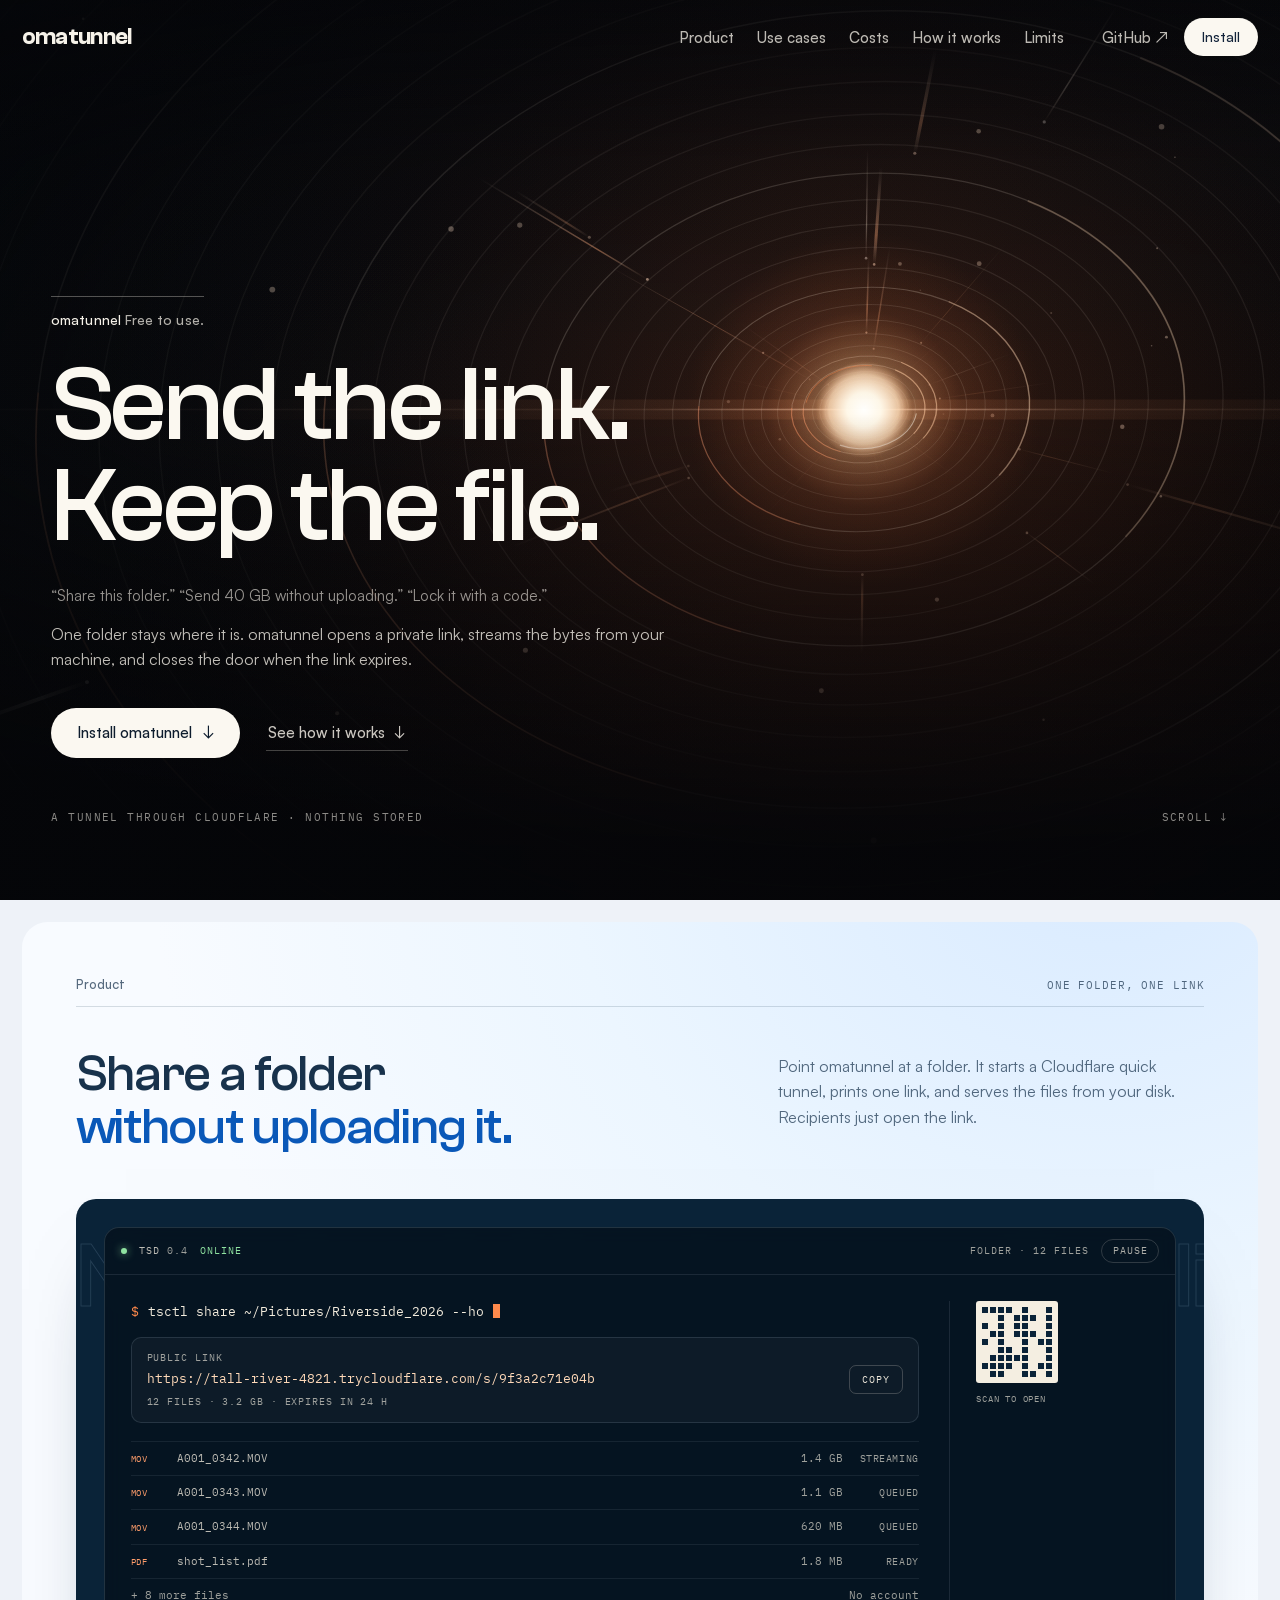
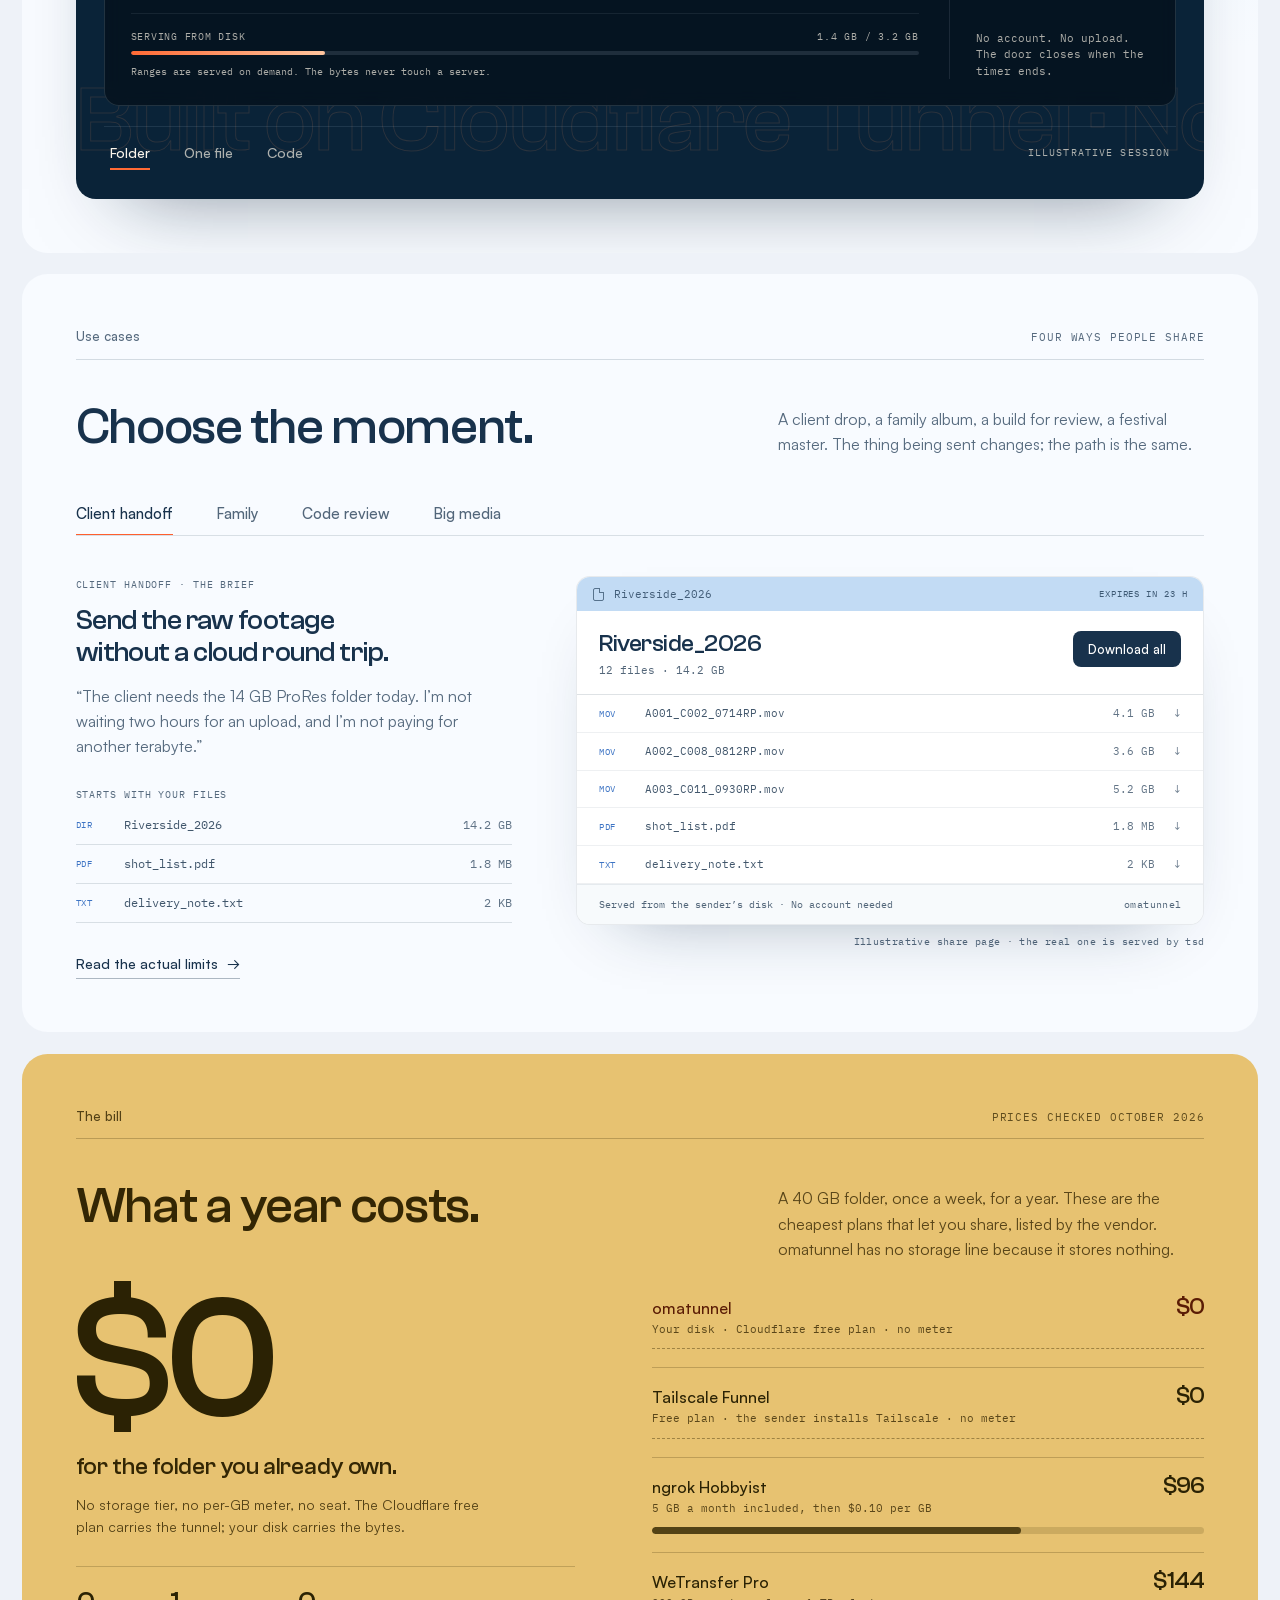
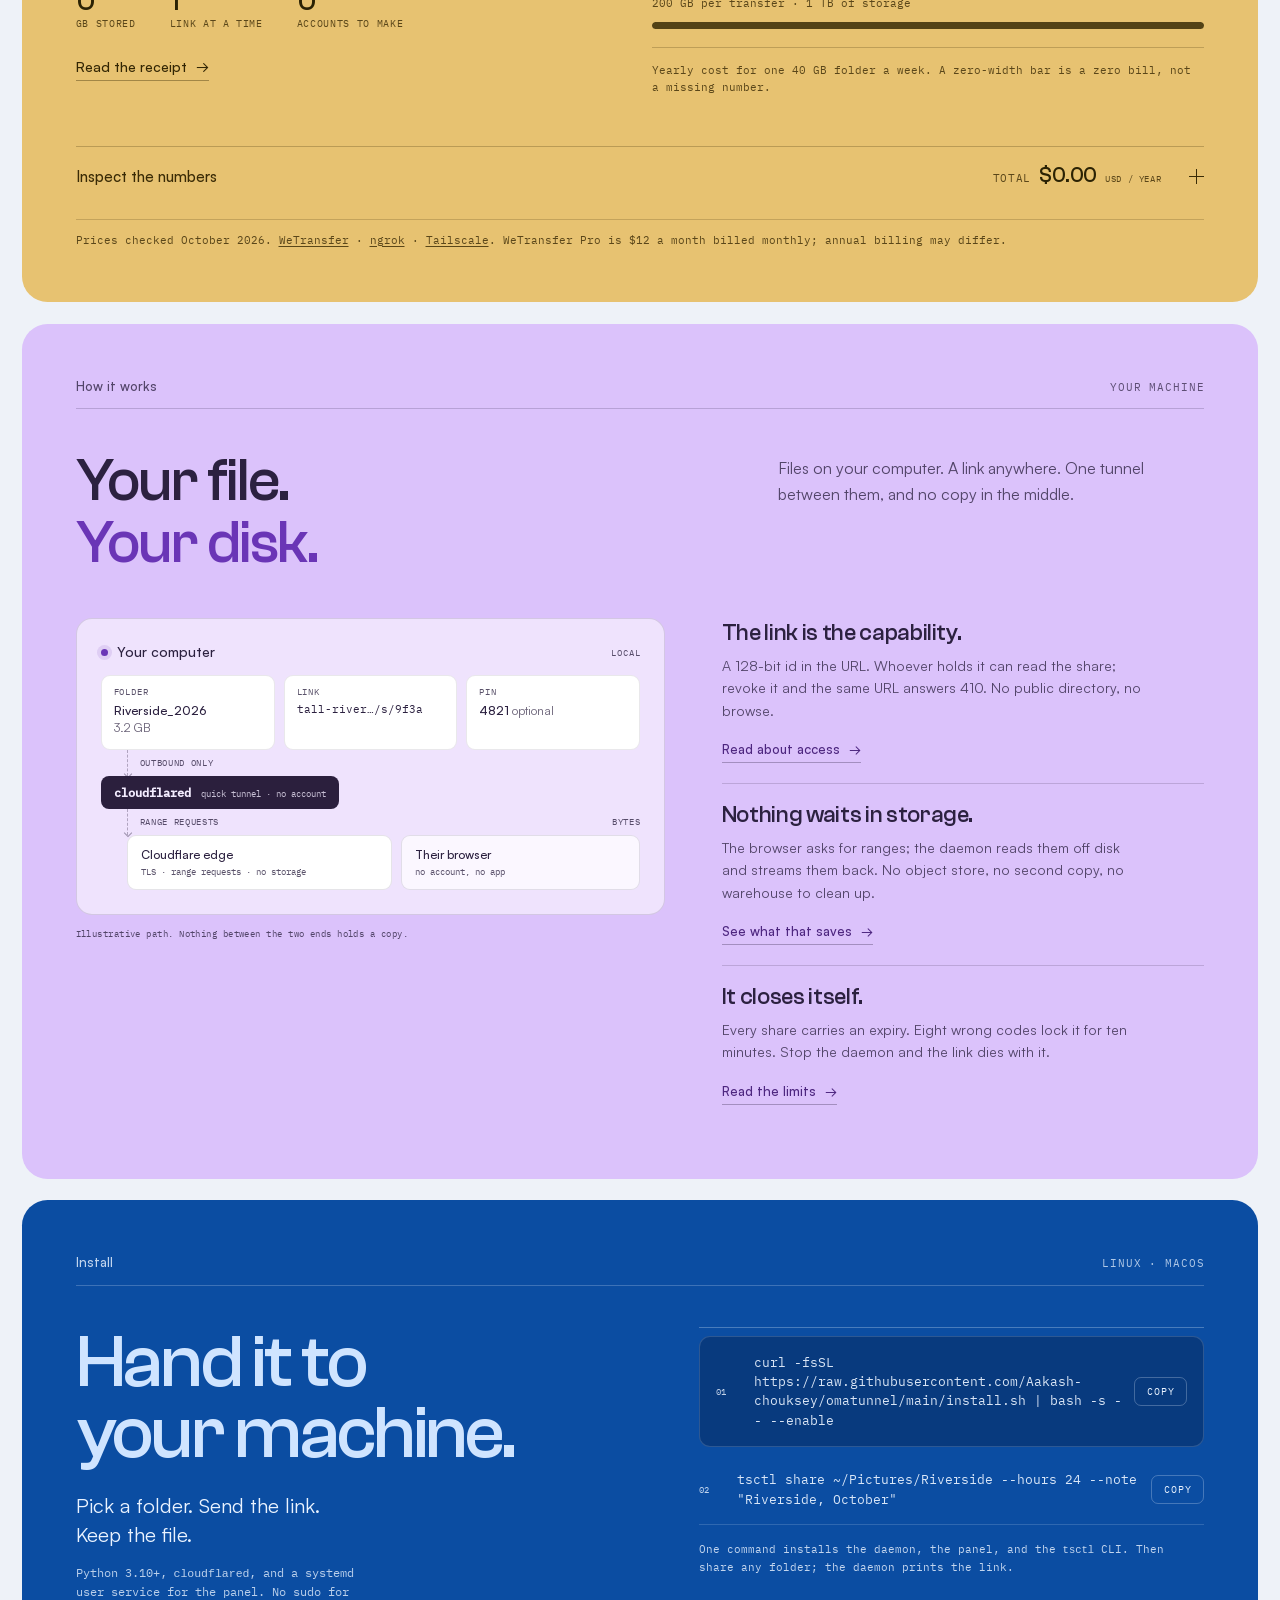
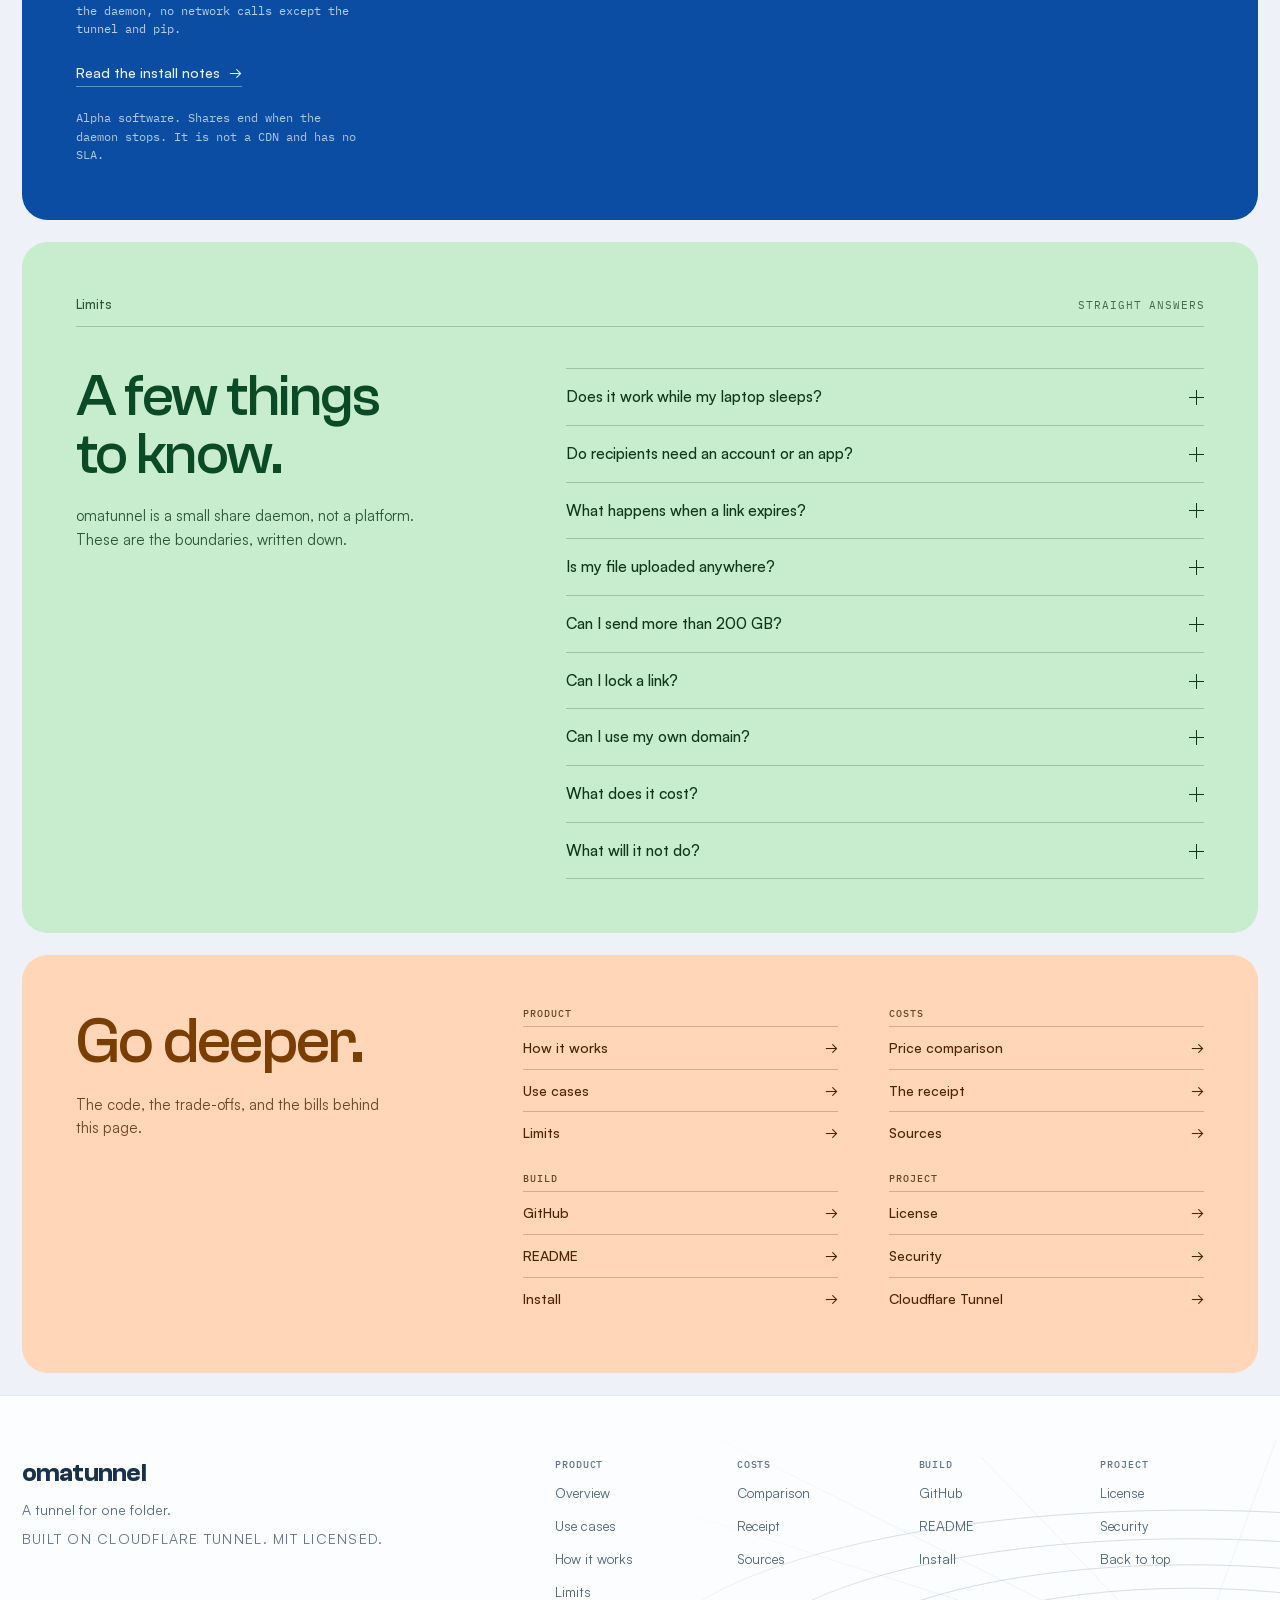
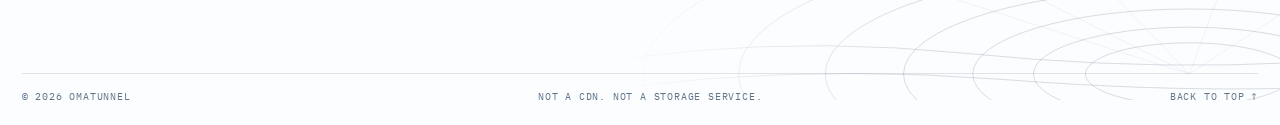
==== commit 00f82d97: "Rename the GitHub repo to omatunnel Update clone URLs, badges, install commands, site links, and the" ====
--- a/site/index.html
+++ b/site/index.html
@@ -5,9 +5,9 @@
 <meta name="viewport" content="width=device-width, initial-scale=1">
 <meta name="color-scheme" content="light">
 <meta name="theme-color" content="#0a121c">
-<title>TunnelShare — a tunnel for one folder</title>
+<title>omatunnel — a tunnel for one folder</title>
 <meta name="description" content="Share a file or folder straight from your own disk through a Cloudflare tunnel. One link, no upload, nothing stored, and every link expires.">
-<meta property="og:title" content="TunnelShare — a tunnel for one folder">
+<meta property="og:title" content="omatunnel — a tunnel for one folder">
 <meta property="og:description" content="A tunnel from your disk to their browser. No upload, no storage bill, and every link expires.">
 <meta property="og:type" content="website">
 <link rel="icon" href="data:image/svg+xml,%3Csvg xmlns='http://www.w3.org/2000/svg' viewBox='0 0 64 64'%3E%3Crect width='64' height='64' rx='14' fill='%230a121c'/%3E%3Cellipse cx='32' cy='32' rx='23' ry='9.5' fill='none' stroke='%23e8a06a' stroke-opacity='.38'/%3E%3Cellipse cx='32' cy='32' rx='15' ry='6' fill='none' stroke='%23e8a06a' stroke-opacity='.62'/%3E%3Cellipse cx='32' cy='32' rx='7' ry='3' fill='none' stroke='%23ffd9b8' stroke-opacity='.9'/%3E%3Ccircle cx='32' cy='32' r='2.6' fill='%23fff6e9'/%3E%3C/svg%3E">
@@ -22,7 +22,7 @@
 
 <header class="site-header" data-header>
   <div class="nav-wrap">
-    <a class="wordmark" href="#top" aria-label="TunnelShare home">TunnelShare</a>
+    <a class="wordmark" href="#top" aria-label="omatunnel home">omatunnel</a>
 
     <nav class="nav-links" aria-label="Primary">
       <a href="#product">Product</a>
@@ -33,7 +33,7 @@
     </nav>
 
     <div class="nav-actions">
-      <a class="nav-gh" href="https://github.com/Aakash-chouksey/tunnelshare" rel="noopener">GitHub <span aria-hidden="true">↗</span></a>
+      <a class="nav-gh" href="https://github.com/Aakash-chouksey/omatunnel" rel="noopener">GitHub <span aria-hidden="true">↗</span></a>
       <a class="pill pill--nav" href="#install">Install</a>
       <button class="menu-btn" type="button" data-menu aria-expanded="false" aria-controls="mobile-menu">
         <span class="menu-bars" aria-hidden="true"><i></i><i></i></span>
@@ -50,9 +50,9 @@
       <a href="#how">How it works</a>
       <a href="#install">Install</a>
       <a href="#limits">Limits</a>
-      <a href="https://github.com/Aakash-chouksey/tunnelshare" rel="noopener">GitHub ↗</a>
+      <a href="https://github.com/Aakash-chouksey/omatunnel" rel="noopener">GitHub ↗</a>
     </nav>
-    <a class="pill pill--nav mobile-install" href="#install">Install TunnelShare</a>
+    <a class="pill pill--nav mobile-install" href="#install">Install omatunnel</a>
   </div>
 </header>
 
@@ -65,12 +65,12 @@
     <div class="hero-grain" aria-hidden="true"></div>
 
     <div class="hero-content">
-      <p class="hero-kicker"><span>TunnelShare</span> Free to use.</p>
+      <p class="hero-kicker"><span>omatunnel</span> Free to use.</p>
       <h1>Send the link.<br>Keep the file.</h1>
       <p class="hero-prompts">“Share this folder.” “Send 40 GB without uploading.” “Lock it with a code.”</p>
-      <p class="hero-sub">One folder stays where it is. TunnelShare opens a private link, streams the bytes from your machine, and closes the door when the link expires.</p>
+      <p class="hero-sub">One folder stays where it is. omatunnel opens a private link, streams the bytes from your machine, and closes the door when the link expires.</p>
       <div class="hero-actions">
-        <a class="pill pill--light" href="#install">Install TunnelShare <span class="arr" aria-hidden="true">↓</span></a>
+        <a class="pill pill--light" href="#install">Install omatunnel <span class="arr" aria-hidden="true">↓</span></a>
         <a class="play-link" href="#product">See how it works <span class="arr" aria-hidden="true">↓</span></a>
       </div>
     </div>
@@ -87,7 +87,7 @@
 
     <div class="split split--head">
       <h2 class="h2">Share a folder<br><span class="tint-blue">without uploading it.</span></h2>
-      <p class="lede">Point TunnelShare at a folder. It starts a Cloudflare quick tunnel, prints one link, and serves the files from your disk. Recipients just open the link.</p>
+      <p class="lede">Point omatunnel at a folder. It starts a Cloudflare quick tunnel, prints one link, and serves the files from your disk. Recipients just open the link.</p>
     </div>
 
     <div class="stage">
@@ -222,7 +222,7 @@
             </ul>
             <div class="preview-foot">
               <span data-preview-foot>Served from the sender’s disk · No account needed</span>
-              <span class="powered">TunnelShare</span>
+              <span class="powered">omatunnel</span>
             </div>
           </div>
           <p class="preview-caption">Illustrative share page · the real one is served by <code>tsd</code></p>
@@ -237,7 +237,7 @@
 
     <div class="split split--head">
       <h2 class="h2">What a year costs.</h2>
-      <p class="lede">A 40 GB folder, once a week, for a year. These are the cheapest plans that let you share, listed by the vendor. TunnelShare has no storage line because it stores nothing.</p>
+      <p class="lede">A 40 GB folder, once a week, for a year. These are the cheapest plans that let you share, listed by the vendor. omatunnel has no storage line because it stores nothing.</p>
     </div>
 
     <div class="cost-grid">
@@ -255,7 +255,7 @@
 
       <div class="meters">
         <div class="meter-row meter-row--this meter-row--zero" style="--w:0">
-          <div class="meter-head"><span class="mname">TunnelShare</span><span class="mprice">$0</span></div>
+          <div class="meter-head"><span class="mname">omatunnel</span><span class="mprice">$0</span></div>
           <p class="mnote">Your disk · Cloudflare free plan · no meter</p>
           <div class="meter"><i></i></div>
         </div>
@@ -300,7 +300,7 @@
               <tr><th scope="col">Service</th><th scope="col">Price / year</th><th scope="col">What you get</th><th scope="col">Where the file waits</th></tr>
             </thead>
             <tbody>
-              <tr class="row-this"><td><b>TunnelShare</b><span>self-hosted</span></td><td>$0</td><td>No cap · no storage · optional code</td><td>Your disk</td></tr>
+              <tr class="row-this"><td><b>omatunnel</b><span>self-hosted</span></td><td>$0</td><td>No cap · no storage · optional code</td><td>Your disk</td></tr>
               <tr><td><b>WeTransfer Pro</b><span>upload</span></td><td>$144</td><td>200 GB per transfer · 1 TB of storage</td><td>WeTransfer’s servers</td></tr>
               <tr><td><b>ngrok Hobbyist</b><span>tunnel</span></td><td>$96</td><td>5 GB a month included, then $0.10 per GB</td><td>Your disk</td></tr>
               <tr><td><b>Tailscale Funnel</b><span>tunnel</span></td><td>$0</td><td>One public HTTPS URL to a local service</td><td>Your disk</td></tr>
@@ -373,27 +373,22 @@
         <h2 class="h2 h2--install">Hand it to<br>your machine.</h2>
         <p class="install-sub">Pick a folder. Send the link. Keep the file.</p>
         <p class="install-fine">Python 3.10+, <code>cloudflared</code>, and a systemd user service for the panel. No sudo for the daemon, no network calls except the tunnel and pip.</p>
-        <a class="arrow-link arrow-link--light" href="https://github.com/Aakash-chouksey/tunnelshare#readme" rel="noopener">Read the install notes <span aria-hidden="true">→</span></a>
+        <a class="arrow-link arrow-link--light" href="https://github.com/Aakash-chouksey/omatunnel#readme" rel="noopener">Read the install notes <span aria-hidden="true">→</span></a>
         <p class="install-fine install-fine--dim">Alpha software. Shares end when the daemon stops. It is not a CDN and has no SLA.</p>
       </div>
 
       <div class="commands">
-        <div class="cmd">
+        <div class="cmd cmd--primary">
           <span class="cmd-num">01</span>
-          <code>git clone https://github.com/Aakash-chouksey/tunnelshare.git</code>
+          <code>curl -fsSL https://raw.githubusercontent.com/Aakash-chouksey/omatunnel/main/install.sh | bash -s -- --enable</code>
           <button class="copy copy--blue" type="button" data-copy data-copied-label="Copied">Copy</button>
         </div>
         <div class="cmd">
           <span class="cmd-num">02</span>
-          <code>cd tunnelshare &amp;&amp; ./install.sh --enable</code>
-          <button class="copy copy--blue" type="button" data-copy data-copied-label="Copied">Copy</button>
-        </div>
-        <div class="cmd cmd--primary">
-          <span class="cmd-num">03</span>
           <code>tsctl share ~/Pictures/Riverside --hours 24 --note "Riverside, October"</code>
           <button class="copy copy--blue" type="button" data-copy data-copied-label="Copied">Copy</button>
         </div>
-        <p class="cmd-foot">The daemon prints the link. Send it. The code, if you set one, appears separately.</p>
+        <p class="cmd-foot">One command installs the daemon, the panel, and the <code>tsctl</code> CLI. Then share any folder; the daemon prints the link.</p>
       </div>
     </div>
   </section>
@@ -405,7 +400,7 @@
     <div class="faq-grid">
       <div class="faq-copy">
         <h2 class="h2 h2--faq">A few things<br>to know.</h2>
-        <p class="lede">TunnelShare is a small share daemon, not a platform. These are the boundaries, written down.</p>
+        <p class="lede">omatunnel is a small share daemon, not a platform. These are the boundaries, written down.</p>
       </div>
 
       <div class="faq">
@@ -423,7 +418,7 @@
         </details>
         <details>
           <summary><span>Is my file uploaded anywhere?</span><i aria-hidden="true"></i></summary>
-          <div><p>No. Cloudflare carries the request and the response, but the bytes are read from your disk on demand. TunnelShare has no object storage and keeps no copy.</p></div>
+          <div><p>No. Cloudflare carries the request and the response, but the bytes are read from your disk on demand. omatunnel has no object storage and keeps no copy.</p></div>
         </details>
         <details>
           <summary><span>Can I send more than 200 GB?</span><i aria-hidden="true"></i></summary>
@@ -472,14 +467,14 @@
         </div>
         <div class="link-col">
           <h3>Build</h3>
-          <a href="https://github.com/Aakash-chouksey/tunnelshare" rel="noopener">GitHub <span aria-hidden="true">→</span></a>
-          <a href="https://github.com/Aakash-chouksey/tunnelshare#readme" rel="noopener">README <span aria-hidden="true">→</span></a>
+          <a href="https://github.com/Aakash-chouksey/omatunnel" rel="noopener">GitHub <span aria-hidden="true">→</span></a>
+          <a href="https://github.com/Aakash-chouksey/omatunnel#readme" rel="noopener">README <span aria-hidden="true">→</span></a>
           <a href="#install">Install <span aria-hidden="true">→</span></a>
         </div>
         <div class="link-col">
           <h3>Project</h3>
-          <a href="https://github.com/Aakash-chouksey/tunnelshare/blob/main/LICENSE" rel="noopener">License <span aria-hidden="true">→</span></a>
-          <a href="https://github.com/Aakash-chouksey/tunnelshare/blob/main/SECURITY.md" rel="noopener">Security <span aria-hidden="true">→</span></a>
+          <a href="https://github.com/Aakash-chouksey/omatunnel/blob/main/LICENSE" rel="noopener">License <span aria-hidden="true">→</span></a>
+          <a href="https://github.com/Aakash-chouksey/omatunnel/blob/main/SECURITY.md" rel="noopener">Security <span aria-hidden="true">→</span></a>
           <a href="https://developers.cloudflare.com/cloudflare-one/connections/connect-networks/" rel="noopener">Cloudflare Tunnel <span aria-hidden="true">→</span></a>
         </div>
       </div>
@@ -490,7 +485,7 @@
 <footer class="footer">
   <div class="footer-main">
     <div class="footer-brand">
-      <a class="wordmark wordmark--footer" href="#top">TunnelShare</a>
+      <a class="wordmark wordmark--footer" href="#top">omatunnel</a>
       <p>A tunnel for one folder.</p>
       <p class="micro">Built on Cloudflare Tunnel. MIT licensed.</p>
     </div>
@@ -511,14 +506,14 @@
       </div>
       <div>
         <h3>Build</h3>
-        <a href="https://github.com/Aakash-chouksey/tunnelshare" rel="noopener">GitHub</a>
-        <a href="https://github.com/Aakash-chouksey/tunnelshare#readme" rel="noopener">README</a>
+        <a href="https://github.com/Aakash-chouksey/omatunnel" rel="noopener">GitHub</a>
+        <a href="https://github.com/Aakash-chouksey/omatunnel#readme" rel="noopener">README</a>
         <a href="#install">Install</a>
       </div>
       <div>
         <h3>Project</h3>
-        <a href="https://github.com/Aakash-chouksey/tunnelshare/blob/main/LICENSE" rel="noopener">License</a>
-        <a href="https://github.com/Aakash-chouksey/tunnelshare/blob/main/SECURITY.md" rel="noopener">Security</a>
+        <a href="https://github.com/Aakash-chouksey/omatunnel/blob/main/LICENSE" rel="noopener">License</a>
+        <a href="https://github.com/Aakash-chouksey/omatunnel/blob/main/SECURITY.md" rel="noopener">Security</a>
         <a href="#top">Back to top</a>
       </div>
     </div>
@@ -544,7 +539,7 @@
   </div>
 
   <div class="footer-bottom">
-    <span>© <span data-year>2026</span> TunnelShare</span>
+    <span>© <span data-year>2026</span> omatunnel</span>
     <span class="footer-mid">Not a CDN. Not a storage service.</span>
     <a href="#top">Back to top <span aria-hidden="true">↑</span></a>
   </div>
